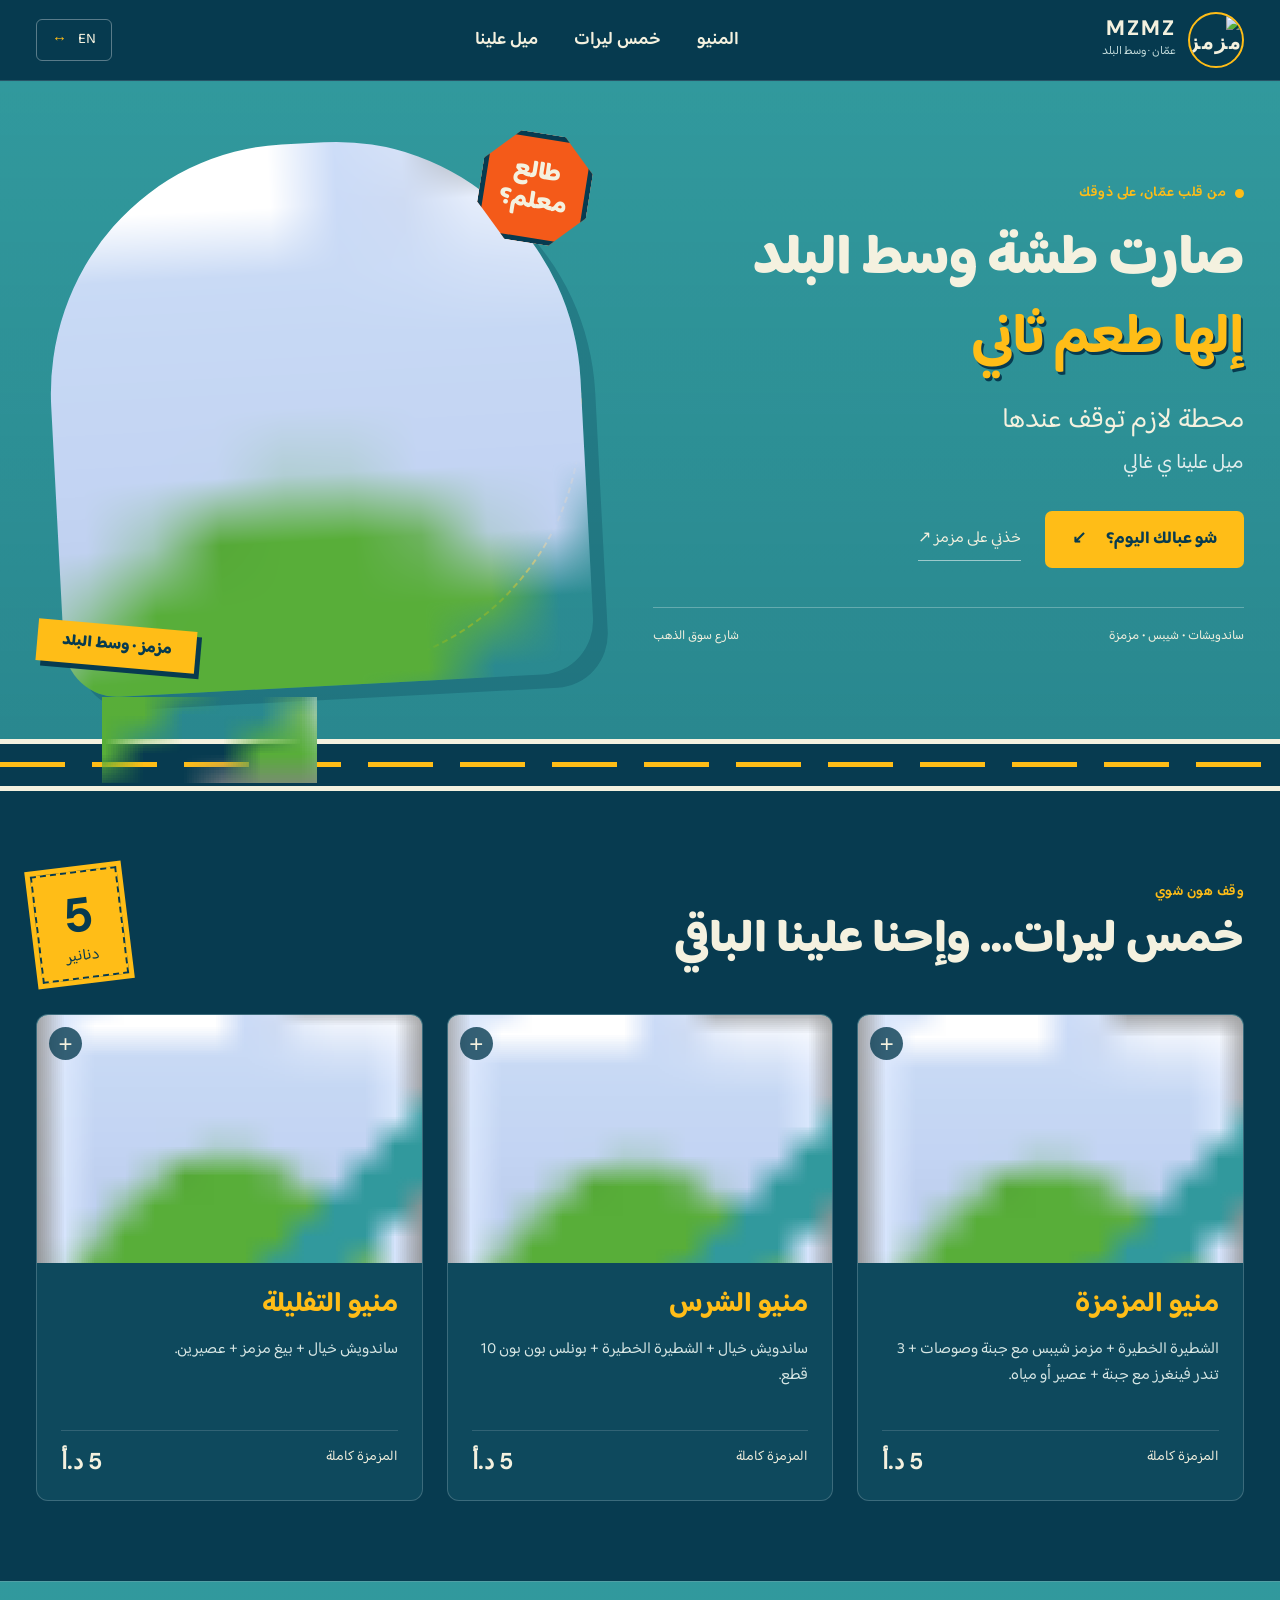
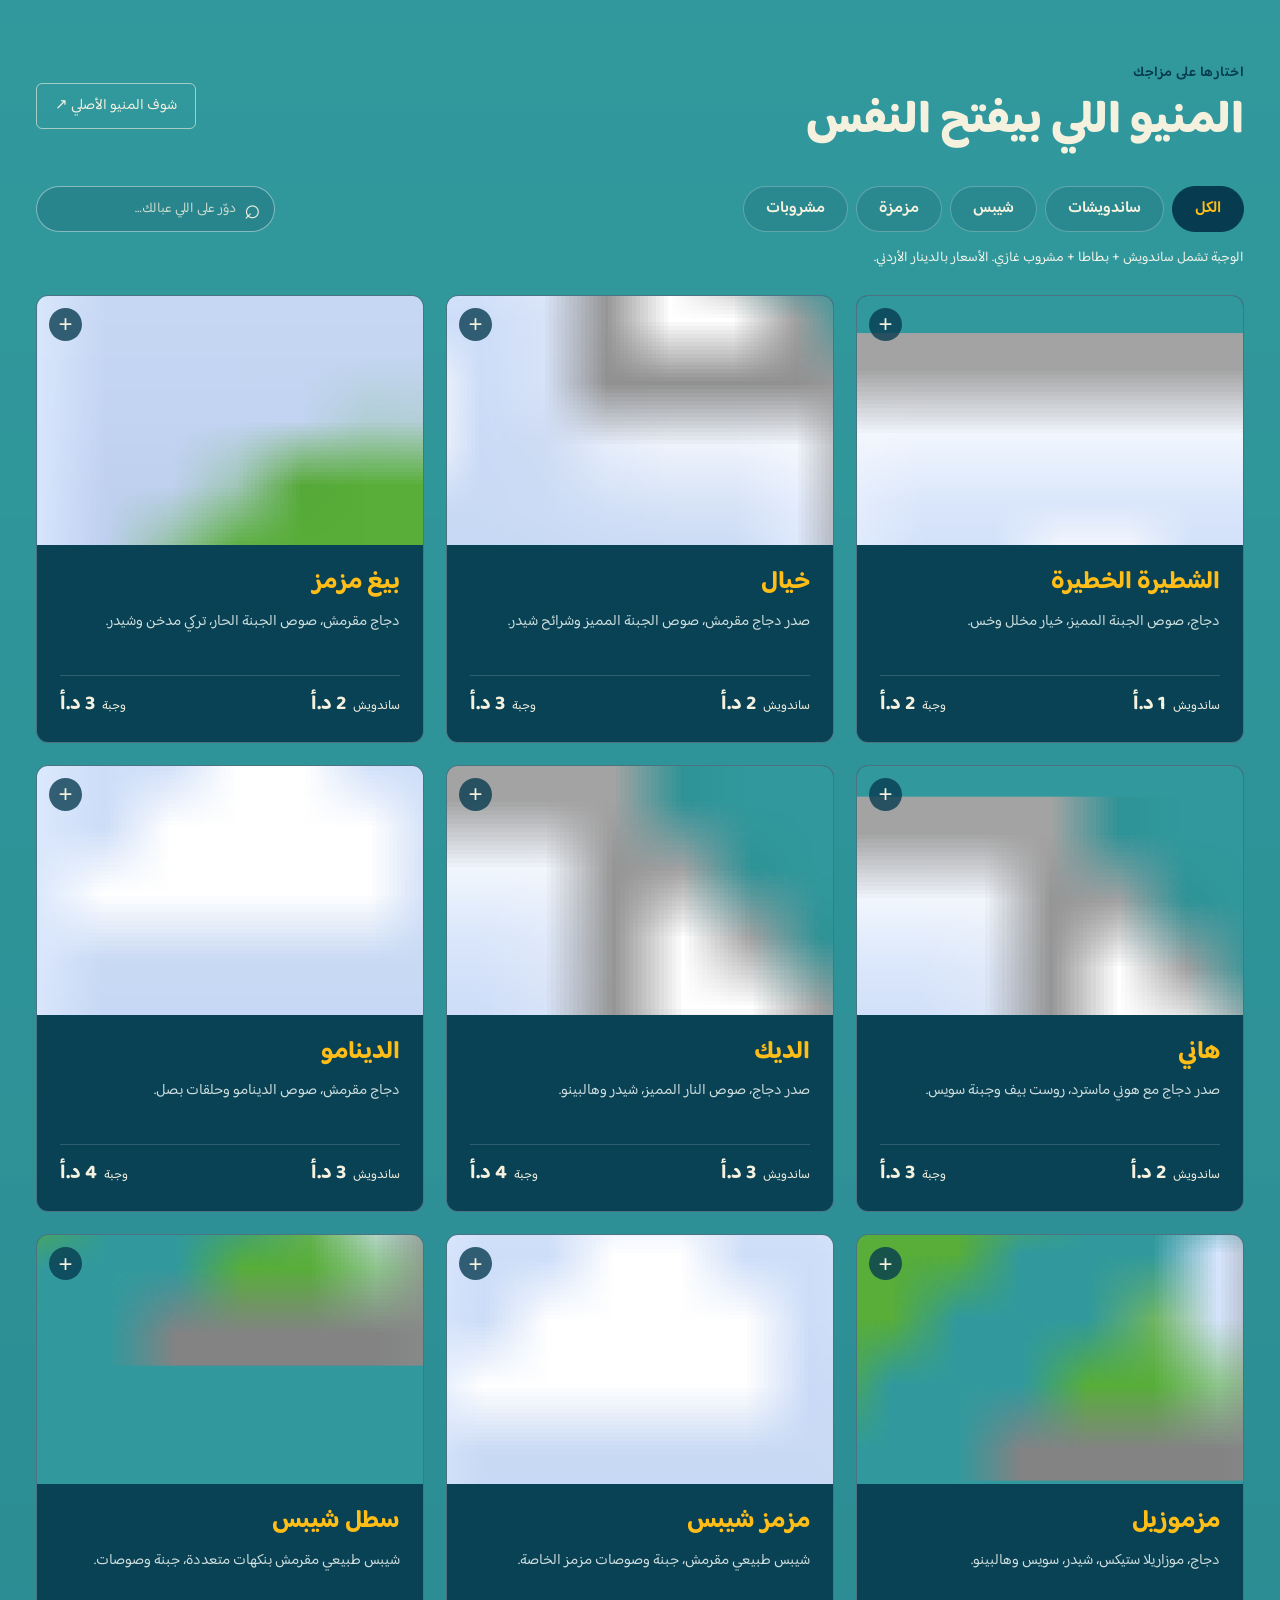
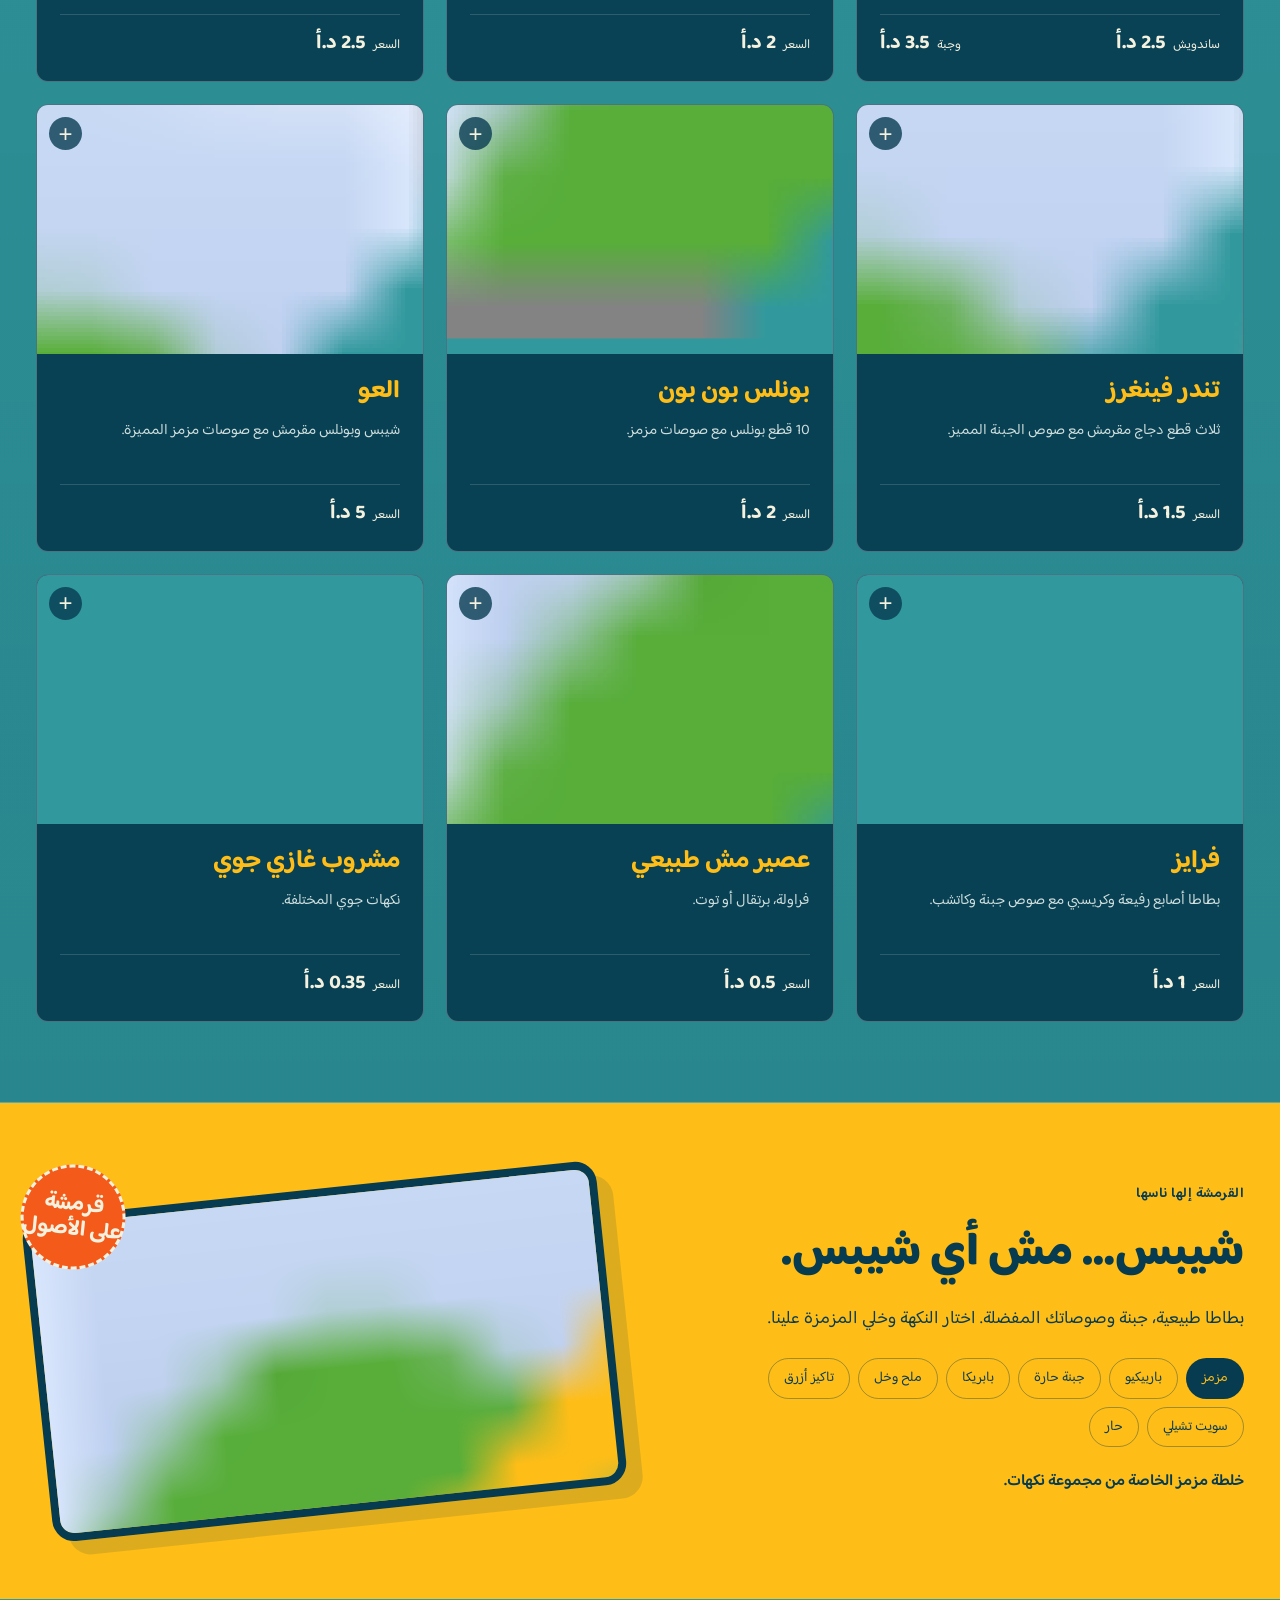
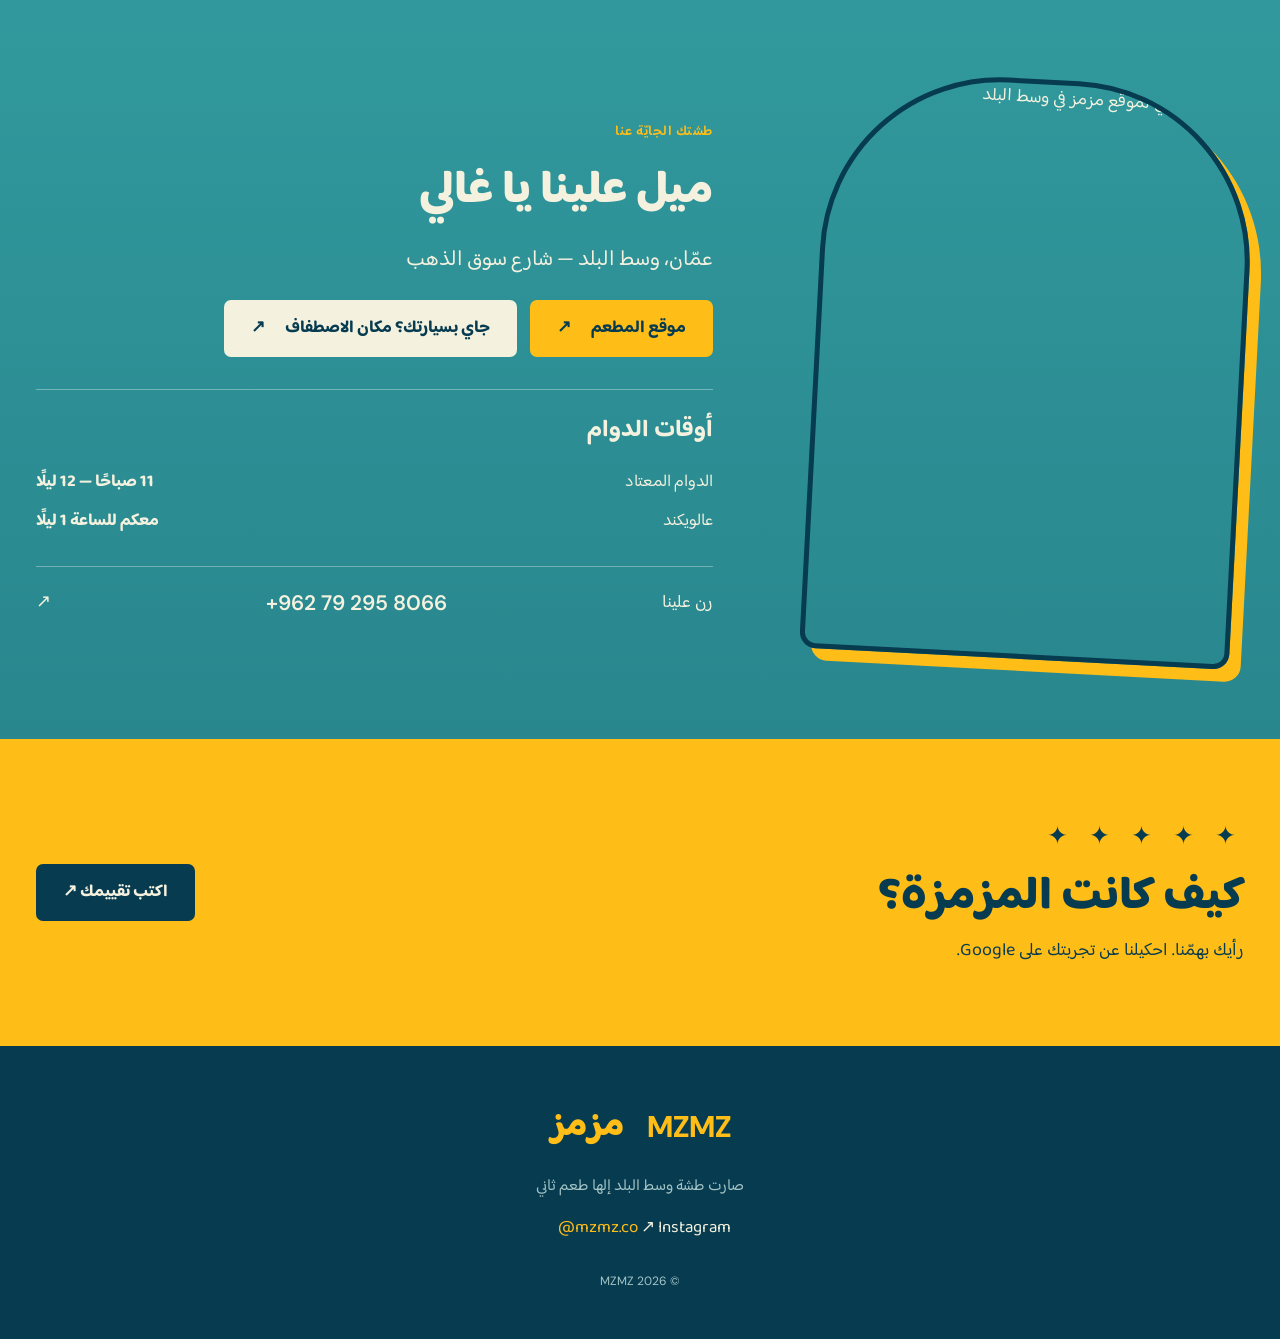
==== index.html @ 77dd5807 "Publish original MZMZ restaurant website" ====
<!doctype html>
<html lang="ar" dir="rtl">
<head>
<meta charset="utf-8"><meta name="viewport" content="width=device-width,initial-scale=1">
<meta name="theme-color" content="#073b50"><meta name="description" content="مزمز — صارت طشة وسط البلد إلها طعم ثاني. تصفح المنيو والعروض واعرف موقعنا ومكان الاصطفاف في عمّان، شارع سوق الذهب.">
<title>مزمز | محطة لازم توقف عندها</title>
<link rel="icon" href="assets/brand.jpg"><link rel="preconnect" href="https://fonts.googleapis.com"><link rel="preconnect" href="https://fonts.gstatic.com" crossorigin>
<link href="https://fonts.googleapis.com/css2?family=Baloo+Bhaijaan+2:wght@400;500;600;700;800&family=DM+Sans:wght@400;500;600;700;800&display=swap" rel="stylesheet">
<link rel="stylesheet" href="style.css"><script src="app.js" defer></script>
</head>
<body>
<a class="skip" href="#menu" data-ar="انتقل إلى المنيو" data-en="Skip to menu">انتقل إلى المنيو</a>
<header><div class="nav-wrap">
<a href="#home" class="brand" aria-label="مزمز MZMZ"><img src="assets/brand.jpg" width="64" height="64" alt="مزمز"><span>MZMZ<span data-ar="عمّان · وسط البلد" data-en="AMMAN · DOWNTOWN">عمّان · وسط البلد</span></span></a>
<nav aria-label="Main navigation"><a href="#menu" data-ar="المنيو" data-en="Menu">المنيو</a><a href="#combos" data-ar="خمس ليرات" data-en="5 JD combos">خمس ليرات</a><a href="#visit" data-ar="ميل علينا" data-en="Find us">ميل علينا</a></nav>
<button id="language" class="language" type="button" aria-label="Switch to English">EN <span aria-hidden="true">↔</span></button>
</div></header>
<main>
<section id="home" class="hero paper">
<div class="hero-inner">
<div class="hero-copy"><p class="eyebrow"><span></span><span data-ar="من قلب عمّان، على ذوقك" data-en="FROM THE HEART OF AMMAN">من قلب عمّان، على ذوقك</span></p>
<h1><span data-ar="صارت طشة وسط البلد" data-en="Your downtown stroll">صارت طشة وسط البلد</span><strong data-ar="إلها طعم ثاني" data-en="just got tastier.">إلها طعم ثاني</strong></h1>
<p class="hero-sub" data-ar="محطة لازم توقف عندها" data-en="A stop you simply have to make.">محطة لازم توقف عندها</p>
<p class="welcome" data-ar="ميل علينا ي غالي" data-en="Swing by, you're always welcome.">ميل علينا ي غالي</p>
<div class="actions"><a class="btn yellow" href="#menu"><span data-ar="شو عبالك اليوم؟" data-en="Explore the menu">شو عبالك اليوم؟</span><span aria-hidden="true">↙</span></a><a class="text-link" href="https://maps.app.goo.gl/1GzGsH1aQZmYkQis6?g_st=ac" target="_blank" rel="noopener" data-ar="خذني على مزمز ↗" data-en="Take me to MZMZ ↗">خذني على مزمز ↗</a></div>
<div class="hero-meta"><span data-ar="ساندويشات • شيبس • مزمزة" data-en="SANDWICHES • CHIPS • BITES">ساندويشات • شيبس • مزمزة</span><span data-ar="شارع سوق الذهب" data-en="GOLD SOUK STREET">شارع سوق الذهب</span></div>
</div>
<div class="hero-art"><div class="orbit" aria-hidden="true"></div><div class="stamp" aria-hidden="true" data-ar="طالع\nمعلم؟" data-en="NEXT\nSTOP?">طالع<br>معلم؟</div>
<svg class="store-art" viewBox="310 535 795 815" role="img" aria-label="واجهة مطعم مزمز مع الباص" xmlns="http://www.w3.org/2000/svg"><image href="assets/bus-poster.jpg" width="1407" height="1760"/></svg>
<span class="art-caption" data-ar="مزمز · وسط البلد" data-en="MZMZ · DOWNTOWN">مزمز · وسط البلد</span>
</div>
</div>
<div class="road" aria-hidden="true"><svg viewBox="650 1390 550 220" class="road-bus"><image href="assets/storefront.jpg" width="1407" height="1760"/></svg></div>
</section>
<section id="combos" class="section combos">
<div class="section-head"><div><p class="eyebrow" data-ar="وقف هون شوي" data-en="MAKE A LITTLE STOP">وقف هون شوي</p><h2 data-ar="خمس ليرات… وإحنا علينا الباقي" data-en="Five dinars. A whole lot of flavour.">خمس ليرات… وإحنا علينا الباقي</h2></div><span class="ticket"><b>5</b><span data-ar="دنانير" data-en="JD">دنانير</span></span></div>
<div id="combo-grid" class="combo-grid"></div>
</section>
<section id="menu" class="section menu-section paper">
<div class="section-head"><div><p class="eyebrow" data-ar="اختارها على مزاجك" data-en="FOLLOW YOUR CRAVINGS">اختارها على مزاجك</p><h2 data-ar="المنيو اللي بيفتح النفس" data-en="Something for every craving.">المنيو اللي بيفتح النفس</h2></div><button id="original-menu" class="outline" data-ar="شوف المنيو الأصلي ↗" data-en="Original menu ↗">شوف المنيو الأصلي ↗</button></div>
<div class="menu-controls"><div class="filters" role="group" aria-label="Menu categories"><button data-filter="all" aria-pressed="true" data-ar="الكل" data-en="All">الكل</button><button data-filter="sandwich" aria-pressed="false" data-ar="ساندويشات" data-en="Sandwiches">ساندويشات</button><button data-filter="chips" aria-pressed="false" data-ar="شيبس" data-en="Chips">شيبس</button><button data-filter="sides" aria-pressed="false" data-ar="مزمزة" data-en="Bites">مزمزة</button><button data-filter="drinks" aria-pressed="false" data-ar="مشروبات" data-en="Drinks">مشروبات</button></div><label class="search"><span aria-hidden="true">⌕</span><input id="search" type="search" placeholder="دوّر على اللي عبالك…" aria-label="البحث في المنيو"></label></div>
<p class="meal-note" data-ar="الوجبة تشمل ساندويش + بطاطا + مشروب غازي. الأسعار بالدينار الأردني." data-en="Sandwich meals include fries and a soft drink. All prices are in Jordanian dinars.">الوجبة تشمل ساندويش + بطاطا + مشروب غازي. الأسعار بالدينار الأردني.</p>
<div id="menu-grid" class="menu-grid" aria-live="polite"></div><p id="empty" hidden data-ar="ما لقينا هالصنف. جرّب اسم ثاني أو اختار الكل." data-en="No matches. Try another name or choose All.">ما لقينا هالصنف. جرّب اسم ثاني أو اختار الكل.</p>
</section>
<section class="flavour-section section"><div class="flavour-copy"><p class="eyebrow" data-ar="القرمشة إلها ناسها" data-en="FOR THE CRUNCH LOVERS">القرمشة إلها ناسها</p><h2 data-ar="شيبس… مش أي شيبس." data-en="Chips. With a twist.">شيبس… مش أي شيبس.</h2><p data-ar="بطاطا طبيعية، جبنة وصوصاتك المفضلة. اختار النكهة وخلي المزمزة علينا." data-en="Natural potato chips, cheese and your favourite sauces. Pick your flavour and get crunching.">بطاطا طبيعية، جبنة وصوصاتك المفضلة. اختار النكهة وخلي المزمزة علينا.</p><div id="flavours" class="flavours" role="group" aria-label="Chip flavours"></div><p id="flavour-description" aria-live="polite"></p></div><div class="chips-art"><svg viewBox="150 830 980 540" role="img" aria-label="مزمز شيبس مع الصوصات"><image href="assets/chips.jpg" width="1407" height="1760"/></svg><span class="round-label" data-ar="قرمشة\nعلى الأصول" data-en="FRESH\nCRUNCH">قرمشة<br>على الأصول</span></div></section>
<section id="visit" class="section visit-section paper"><div class="visit-art"><img src="assets/map-art.jpg" alt="رسم إرشادي لموقع مزمز في وسط البلد" loading="lazy" width="640" height="1138"></div><div class="visit-copy"><p class="eyebrow" data-ar="طشتك الجايّة عنا" data-en="YOUR NEXT DOWNTOWN STOP">طشتك الجايّة عنا</p><h2 data-ar="ميل علينا يا غالي" data-en="Come on over.">ميل علينا يا غالي</h2><p class="address" data-ar="عمّان، وسط البلد — شارع سوق الذهب" data-en="Gold Souk Street, Downtown Amman">عمّان، وسط البلد — شارع سوق الذهب</p><div class="visit-links"><a class="btn yellow" href="https://maps.app.goo.gl/1GzGsH1aQZmYkQis6?g_st=ac" target="_blank" rel="noopener"><span data-ar="موقع المطعم" data-en="Restaurant directions">موقع المطعم</span> ↗</a><a class="btn light" href="https://maps.app.goo.gl/khNb3M5Xykxi6mWMA?g_st=ac" target="_blank" rel="noopener"><span data-ar="جاي بسيارتك؟ مكان الاصطفاف" data-en="Driving? Find parking">جاي بسيارتك؟ مكان الاصطفاف</span> ↗</a></div><div class="hours"><h3 data-ar="أوقات الدوام" data-en="Opening hours">أوقات الدوام</h3><p><span data-ar="الدوام المعتاد" data-en="Regular hours">الدوام المعتاد</span><b data-ar="11 صباحًا — 12 ليلًا" data-en="11 AM — midnight">11 صباحًا — 12 ليلًا</b></p><p><span data-ar="عالويكند" data-en="Weekends">عالويكند</span><b data-ar="معكم للساعة 1 ليلًا" data-en="Open until 1 AM">معكم للساعة 1 ليلًا</b></p></div><a class="phone" href="tel:+962792958066"><span data-ar="رن علينا" data-en="Give us a call">رن علينا</span><b dir="ltr">+962 79 295 8066</b> ↗</a></div></section>
<section class="review-section section"><div><span class="stars" aria-hidden="true">✦ ✦ ✦ ✦ ✦</span><h2 data-ar="كيف كانت المزمزة؟" data-en="How was your MZMZ stop?">كيف كانت المزمزة؟</h2><p data-ar="رأيك بهمّنا. احكيلنا عن تجربتك على Google." data-en="We'd love to hear about your visit. Leave your review on Google.">رأيك بهمّنا. احكيلنا عن تجربتك على Google.</p></div><a class="btn navy" href="https://search.google.com/local/writereview?placeid=ChIJUQv2_d9fGxURoTTjU7AlyJw" target="_blank" rel="noopener" data-ar="اكتب تقييمك ↗" data-en="Leave a review ↗">اكتب تقييمك ↗</a></section>
</main>
<footer><a class="footer-logo" href="#home">MZMZ<span data-ar="مزمز" data-en="مزمز">مزمز</span></a><p data-ar="صارت طشة وسط البلد إلها طعم ثاني" data-en="A whole new flavour to downtown Amman.">صارت طشة وسط البلد إلها طعم ثاني</p><a href="https://www.instagram.com/mzmz.co/" target="_blank" rel="noopener">Instagram ↗ <span dir="ltr">@mzmz.co</span></a><small>© <span id="year"></span> MZMZ</small></footer>
<div class="mobile-dock"><a href="#menu" data-ar="المنيو" data-en="Menu">المنيو</a><a href="tel:+962792958066" data-ar="اتصل فينا" data-en="Call us">اتصل فينا</a><a href="#visit" data-ar="الموقع والاصطفاف" data-en="Directions & parking">الموقع والاصطفاف</a></div>
<dialog id="photo-dialog"><button class="close-dialog" type="button" aria-label="إغلاق / Close">×</button><img id="dialog-image" alt=""><p id="dialog-caption"></p></dialog>
</body></html>
---- style.css ----
:root{--navy:#073b50;--deep:#052f41;--teal:#31999d;--yellow:#ffbd17;--orange:#f45a19;--cream:#f4f1df;--font:'Baloo Bhaijaan 2',Tahoma,sans-serif}*{box-sizing:border-box}html{scroll-behavior:smooth;scroll-padding-top:95px}body{margin:0;background:var(--navy);color:var(--cream);font:18px/1.6 var(--font)}html[lang=en] body{--font:'DM Sans',Arial,sans-serif}button,input{font:inherit}button,a{-webkit-tap-highlight-color:transparent}a{color:inherit;text-decoration:none}button{cursor:pointer}button,a,input{outline-offset:5px}button:focus-visible,a:focus-visible,input:focus-visible{outline:3px solid var(--orange)}button{color:inherit}img,svg{display:block;max-width:100%}h1,h2,h3,p{margin:0}h2{font-size:clamp(30px,3.6vw,48px);line-height:1.25;font-weight:800}h3{line-height:1.35}.skip{position:fixed;top:-80px;padding:10px;background:var(--yellow);color:var(--navy);z-index:50}.skip:focus{top:10px}header{position:sticky;top:0;z-index:20;background:#073b50f5;border-bottom:1px solid #ffffff22;backdrop-filter:blur(15px)}.nav-wrap{max-width:1320px;margin:auto;padding:12px 36px;display:flex;align-items:center;justify-content:space-between;gap:25px}.brand{display:flex;align-items:center;gap:12px;font:800 21px/1.2 'DM Sans',sans-serif;letter-spacing:2px}.brand img{width:56px;height:56px;border-radius:50%;border:2px solid var(--yellow)}.brand span span{display:block;font:12px/1.9 var(--font);letter-spacing:0;color:#c5dddd}nav{display:flex;gap:36px;font-weight:600}nav a{position:relative}nav a:after{content:'';position:absolute;bottom:0;inset-inline:0;height:2px;background:var(--yellow);transform:scaleX(0);transition:.2s}nav a:hover:after{transform:scaleX(1)}.language{background:none;border:1px solid #ffffff55;border-radius:6px;font-size:15px;padding:8px 15px}.language span{color:var(--yellow);margin-inline-start:8px}.paper{background-color:var(--teal);background-image:linear-gradient(#31999d12,#073b5033),url('assets/combo-full.jpg');background-size:cover,2000%;background-position:center,right bottom}.hero{overflow:hidden;position:relative}.hero-inner{max-width:1320px;margin:auto;min-height:670px;padding:62px 36px 105px;display:grid;grid-template-columns:1.05fr 1fr;gap:55px;align-items:center}.eyebrow{display:flex;gap:9px;align-items:center;font-size:14px;letter-spacing:.5px;font-weight:600;margin-bottom:20px;color:var(--yellow)}.eyebrow>span:first-child:empty{width:9px;height:9px;background:var(--yellow);border-radius:50%}h1{font-size:clamp(39px,4.4vw,64px);line-height:1.28;font-weight:800;letter-spacing:-1px}h1>span{display:block}h1 strong{display:block;color:var(--yellow);text-shadow:2px 3px 0 var(--navy);margin-top:7px}.hero-sub{font-size:28px;margin-top:23px}.welcome{font-size:21px;color:#e2eeee;margin-top:3px}.actions{display:flex;gap:24px;align-items:center;margin-top:31px;flex-wrap:wrap}.btn{display:inline-flex;align-items:center;justify-content:center;gap:20px;padding:13px 25px;border:2px solid transparent;border-radius:7px;font-weight:700;transition:transform .2s,box-shadow .2s;font-size:17px}.btn:hover{transform:translateY(-3px);box-shadow:0 7px 0 #052f4155}.yellow{background:var(--yellow);color:var(--navy)}.navy{background:var(--navy);color:var(--cream)}.light{background:#f4f1df;color:var(--navy)}.text-link{font-size:16px;border-bottom:1px solid #fff8;padding:8px 0}.hero-meta{margin-top:39px;padding-top:18px;border-top:1px solid #fff4;display:flex;gap:15px;justify-content:space-between;font-size:13px}.hero-art{position:relative;isolation:isolate;max-width:530px;justify-self:center;width:100%}.orbit{position:absolute;width:98%;aspect-ratio:1;border:2px dashed var(--yellow);border-radius:50%;top:2%;z-index:-1;transform:rotate(-20deg)}.store-art{width:100%;border-radius:46% 46% 10% 10%;box-shadow:14px 14px 0 #073b5040;transform:rotate(-3deg)}.stamp{position:absolute;z-index:2;top:-10px;inset-inline-start:-8px;width:110px;height:110px;background:var(--orange);border:5px solid var(--navy);outline:2px solid var(--cream);clip-path:polygon(30% 0,70% 0,100% 30%,100% 70%,70% 100%,30% 100%,0 70%,0 30%);display:grid;place-content:center;text-align:center;font-size:25px;font-weight:800;line-height:1.2;transform:rotate(9deg);white-space:pre-line}.art-caption{position:absolute;bottom:20px;inset-inline-end:-15px;padding:8px 25px;background:var(--yellow);color:var(--navy);font-size:16px;font-weight:800;transform:rotate(5deg);box-shadow:5px 5px 0 var(--navy)}.road{height:52px;background:var(--navy);position:absolute;bottom:0;width:100%;border-block:5px solid var(--cream)}.road:before{content:'';position:absolute;top:18px;width:100%;height:5px;background:repeating-linear-gradient(90deg,var(--yellow) 0 65px,transparent 65px 92px)}.road-bus{width:215px;height:86px;position:absolute;bottom:3px;left:8%;animation:arrive 1.5s ease-out both}@keyframes arrive{from{transform:translateX(-100vw)}to{transform:translateX(0)}}.section{padding:80px max(36px,calc((100vw - 1248px)/2))}.section-head{display:flex;align-items:center;justify-content:space-between;gap:25px;margin-bottom:35px}.section-head .eyebrow{margin-bottom:9px}.ticket{background:var(--yellow);color:var(--navy);padding:10px 25px;text-align:center;border:2px dashed var(--navy);outline:5px solid var(--yellow);transform:rotate(-7deg);line-height:1.15;flex-shrink:0}.ticket b{font:800 48px 'DM Sans',sans-serif;display:block}.ticket span{font-size:16px}.combo-grid{display:grid;grid-template-columns:repeat(3,1fr);gap:24px}.combo-card{border:1px solid #ffffff30;border-radius:12px;overflow:hidden;background:#0e495d;transition:transform .25s}.combo-card:hover{transform:translateY(-6px)}.combo-card .combo-img{background:#31999d;position:relative;cursor:zoom-in}.combo-img svg{width:100%;aspect-ratio:1.42}.combo-card .copy{padding:24px}.combo-card h3{font-size:28px;color:var(--yellow)}.combo-card p{font-size:16px;color:#d6e6e4;min-height:75px;margin-top:12px}.combo-card .price-row{display:flex;justify-content:space-between;border-top:1px solid #ffffff25;padding-top:15px;margin-top:18px;font-size:14px}.price-row b{font:700 23px 'DM Sans',sans-serif}.menu-section{border-block:1px solid #ffffff30}.menu-section .eyebrow{color:var(--navy)}.outline{background:transparent;border:1px solid #f4f1df99;padding:10px 18px;border-radius:6px;flex-shrink:0;font-size:15px}.outline:hover{background:#073b5030}.menu-controls{display:flex;gap:20px;justify-content:space-between;align-items:center;margin:30px 0 15px}.filters{display:flex;gap:8px;flex-wrap:wrap}.filters button{background:#073b5025;border:1px solid #ffffff40;padding:9px 22px;border-radius:50px;font-size:16px;font-weight:600}.filters button[aria-pressed=true]{background:var(--navy);border-color:var(--navy);color:var(--yellow)}.search{display:flex;align-items:center;background:#073b5030;padding:3px 13px;border:1px solid #ffffff70;border-radius:30px;max-width:260px}.search span{font:28px Arial}.search input{background:transparent;border:0;padding:8px;min-width:0;width:100%;color:var(--cream);font-size:14px}.search input::placeholder{color:#f4f1dfcc}.meal-note{font-size:14px;margin-bottom:25px;color:#f3f4e9}.menu-grid{display:grid;grid-template-columns:repeat(3,1fr);gap:22px}.menu-card{border:1px solid #ffffff44;border-radius:12px;background:#073b50eb;overflow:hidden}.food-visual{width:100%;border:0;display:block;background:#31999d;position:relative;padding:0;cursor:zoom-in;overflow:hidden}.food-visual svg{width:100%;aspect-ratio:1.55;transition:transform .35s}.food-visual:hover svg{transform:scale(1.05)}.zoom-mark{position:absolute;top:12px;inset-inline-end:12px;font:24px Arial;background:#073b50c9;border-radius:50%;width:33px;height:33px;display:grid;place-content:center;color:var(--cream)}.menu-copy{padding:21px 23px}.menu-copy h3{font-size:25px;color:var(--yellow)}.menu-copy p{font-size:15px;color:#cfdfde;margin:10px 0 17px;min-height:48px}.prices{display:flex;justify-content:space-between;gap:10px;padding-top:13px;border-top:1px solid #ffffff25;font-size:13px}.prices b{font-size:20px;color:var(--cream);margin-inline-start:7px}.flavour-section{background:var(--yellow);color:var(--navy);display:grid;grid-template-columns:1fr 1fr;gap:55px;align-items:center;position:relative;overflow:hidden}.flavour-section .eyebrow{color:var(--navy)}.flavour-copy>p:not(.eyebrow){margin-top:22px;max-width:490px}.flavours{display:flex;flex-wrap:wrap;gap:8px;margin-top:25px}.flavours button{background:transparent;border:1px solid #073b5060;color:var(--navy);padding:8px 15px;border-radius:30px;font-size:14px}.flavours button[aria-pressed=true]{background:var(--navy);color:var(--yellow)}#flavour-description{font-size:16px;font-weight:600;min-height:50px}.chips-art{position:relative;transform:rotate(-6deg)}.chips-art svg{border:8px solid var(--navy);border-radius:22px;box-shadow:15px 15px 0 #073b5022}.round-label{position:absolute;top:-50px;inset-inline-end:0;width:105px;height:105px;border-radius:50%;background:var(--orange);color:var(--cream);border:3px dashed var(--cream);display:grid;place-content:center;text-align:center;font-size:22px;font-weight:700;line-height:1.1;white-space:pre-line;transform:rotate(12deg)}.visit-section{display:grid;grid-template-columns:.8fr 1.2fr;gap:80px;align-items:center}.visit-art{height:580px;max-width:430px;border-radius:180px 180px 16px 16px;overflow:hidden;border:5px solid var(--navy);box-shadow:12px 12px 0 var(--yellow);transform:rotate(3deg)}.visit-art img{width:100%;height:100%;object-fit:cover}.address{font-size:22px;margin:22px 0}.visit-links{display:flex;flex-wrap:wrap;gap:13px}.hours{margin-top:32px;border-block:1px solid #fff5;padding:25px 0}.hours h3{font-size:24px;margin-bottom:15px}.hours p{display:flex;justify-content:space-between;gap:15px;font-size:17px;padding:6px 0}.phone{margin-top:22px;display:flex;align-items:center;justify-content:space-between;gap:10px}.phone b{font:600 21px 'DM Sans',sans-serif}.review-section{background:var(--yellow);color:var(--navy);display:flex;justify-content:space-between;align-items:center;gap:30px}.review-section h2{margin:10px 0}.review-section p{font-size:18px}.stars{color:var(--navy);font-size:25px;letter-spacing:8px}footer{padding:50px 36px;text-align:center;display:flex;align-items:center;flex-direction:column;gap:16px}footer .footer-logo{font:800 30px 'DM Sans',sans-serif;color:var(--yellow);display:flex;gap:15px;align-items:center}footer .footer-logo span{font:800 36px 'Baloo Bhaijaan 2',Tahoma,sans-serif}footer p{font-size:16px;color:#a4c5c6}footer>a:not(.footer-logo){font-size:17px}footer>a span{margin-inline-start:8px;color:var(--yellow)}footer small{font:12px 'DM Sans',sans-serif;color:#a4c5c6;margin-top:15px}.mobile-dock{display:none}dialog{border:1px solid #fff5;background:var(--navy);color:var(--cream);border-radius:14px;padding:30px 16px 16px;max-width:min(92vw,800px);max-height:92vh;overflow:auto}dialog::backdrop{background:#021c27dd;backdrop-filter:blur(5px)}dialog img{max-height:78vh;margin:auto;object-fit:contain}dialog p{text-align:center;padding-top:12px}.close-dialog{position:sticky;top:0;float:right;border:0;background:var(--yellow);color:var(--navy);border-radius:50%;width:40px;height:40px;font-size:30px;z-index:2;line-height:1}.hero-art svg,.chips-art svg{isolation:isolate}html[lang=en] h1{font-size:clamp(38px,4.1vw,59px);line-height:1.12}html[lang=en] .combo-card h3{font-size:25px}html[lang=en] .menu-copy h3{font-size:22px}html[lang=en] .menu-copy p{line-height:1.65}html[lang=en] .hero-sub{font-size:23px}html[lang=en] .welcome{font-size:17px}html[lang=en] .hero-meta{font-size:11px}
@media(min-width:1500px){.hero-inner{min-height:720px}}@media(max-width:1000px){.hero-inner{gap:30px;min-height:590px}h1{font-size:43px}.hero-meta{flex-direction:column;gap:2px}.section{padding:65px 28px}.nav-wrap{padding-inline:28px}.menu-controls{flex-wrap:wrap}.search{max-width:100%;width:100%}.menu-grid{grid-template-columns:repeat(2,1fr)}.combo-card .copy{padding:18px}.combo-card h3{font-size:24px}.combo-card p{min-height:115px}.visit-section{gap:45px}.hours p{font-size:15px}.visit-art{height:530px}.phone b{font-size:18px}}@media(max-width:680px){body{font-size:17px}html{scroll-padding-top:85px}.nav-wrap{padding:10px 18px;gap:10px}.brand{font-size:17px;gap:8px}.brand img{width:43px;height:43px}.brand span span{font-size:10px}nav{gap:15px;font-size:14px}nav a:nth-child(2){display:none}.language{padding:6px 9px;font-size:12px}.language span{display:none}.hero-inner{grid-template-columns:1fr;padding:35px 23px 90px;gap:32px;text-align:center}.hero-copy .eyebrow{justify-content:center;font-size:12px;margin-bottom:16px}h1{font-size:43px;line-height:1.22;letter-spacing:-.5px}.hero-sub{font-size:23px;margin-top:17px}.welcome{font-size:19px}.actions{justify-content:center;gap:18px;margin-top:23px}.btn{font-size:15px;padding:11px 18px}.hero-meta{display:none}.hero-art{max-width:320px}.stamp{width:80px;height:80px;font-size:19px;inset-inline-start:-5px}.art-caption{font-size:13px;bottom:15px;inset-inline-end:0}.road{height:39px}.road:before{top:12px}.road-bus{width:160px;height:64px}.section{padding:52px 21px}.section-head{gap:18px;align-items:flex-start;margin-bottom:28px}.section-head h2{font-size:31px}.eyebrow{font-size:12px}.ticket{padding:8px 15px}.ticket b{font-size:34px}.ticket span{font-size:13px}.combo-grid{grid-template-columns:1fr;gap:20px}.combo-card{display:grid;grid-template-columns:1fr 1.15fr}.combo-img svg{height:100%;min-height:240px;aspect-ratio:auto}.combo-card .copy{padding:19px 16px}.combo-card h3{font-size:24px}.combo-card p{min-height:0;font-size:14px}.combo-card .price-row{margin-top:13px;font-size:12px}.menu-section .section-head{flex-direction:column;gap:17px}.outline{font-size:13px;padding:8px 12px}.menu-controls{gap:13px;margin-top:20px}.filters{gap:6px;flex-wrap:nowrap;overflow:auto;width:100%;padding-bottom:6px}.filters button{padding:8px 14px;font-size:13px;white-space:nowrap}.menu-grid{gap:12px}.menu-copy{padding:15px 12px}.menu-copy h3{font-size:21px}.menu-copy p{font-size:13px;min-height:60px;margin:8px 0 12px}.prices{flex-direction:column;font-size:12px;padding-top:9px;gap:2px}.prices b{font-size:18px}.zoom-mark{width:25px;height:25px;font-size:19px;top:8px;inset-inline-end:8px}.food-visual svg{aspect-ratio:1.25}.meal-note{font-size:12px}.flavour-section{grid-template-columns:1fr;gap:65px;padding-bottom:65px}.flavour-copy h2{font-size:35px}.chips-art{margin-inline:12px}.round-label{width:85px;height:85px;font-size:19px;top:-35px}.flavour-copy>p:not(.eyebrow){font-size:16px}.visit-section{grid-template-columns:1fr;gap:40px}.visit-art{order:2;height:360px;width:220px;margin:auto;border-radius:100px 100px 12px 12px}.visit-copy h2{font-size:36px}.address{font-size:19px}.visit-links{flex-direction:column}.hours p{font-size:15px}.phone b{font-size:19px}.review-section{align-items:flex-start;flex-direction:column;gap:25px}.review-section p{font-size:16px}.review-section .btn{width:100%}.review-section h2{font-size:34px}footer{padding:40px 22px 105px}.mobile-dock{display:flex;position:fixed;z-index:18;bottom:12px;left:12px;right:12px;border:1px solid #ffe59277;border-radius:11px;overflow:hidden;background:var(--navy);box-shadow:0 6px 30px #0006}.mobile-dock a{padding:13px 8px;flex:1;text-align:center;font-size:13px}.mobile-dock a:first-child{color:var(--navy);background:var(--yellow);font-weight:800}.mobile-dock a+a{border-inline-start:1px solid #fff2}html[lang=en] h1{font-size:40px}html[lang=en] .combo-card h3{font-size:21px}html[lang=en] .combo-card p{font-size:12px}html[lang=en] .menu-copy h3{font-size:17px}html[lang=en] .menu-copy p{font-size:12px;min-height:80px}html[lang=en] .section-head h2{font-size:29px}html[lang=en] nav{font-size:12px}html[lang=en] .hours p{font-size:13px}}
@media(prefers-reduced-motion:reduce){html{scroll-behavior:auto}*,*:before,*:after{animation:none!important;transition:none!important}}
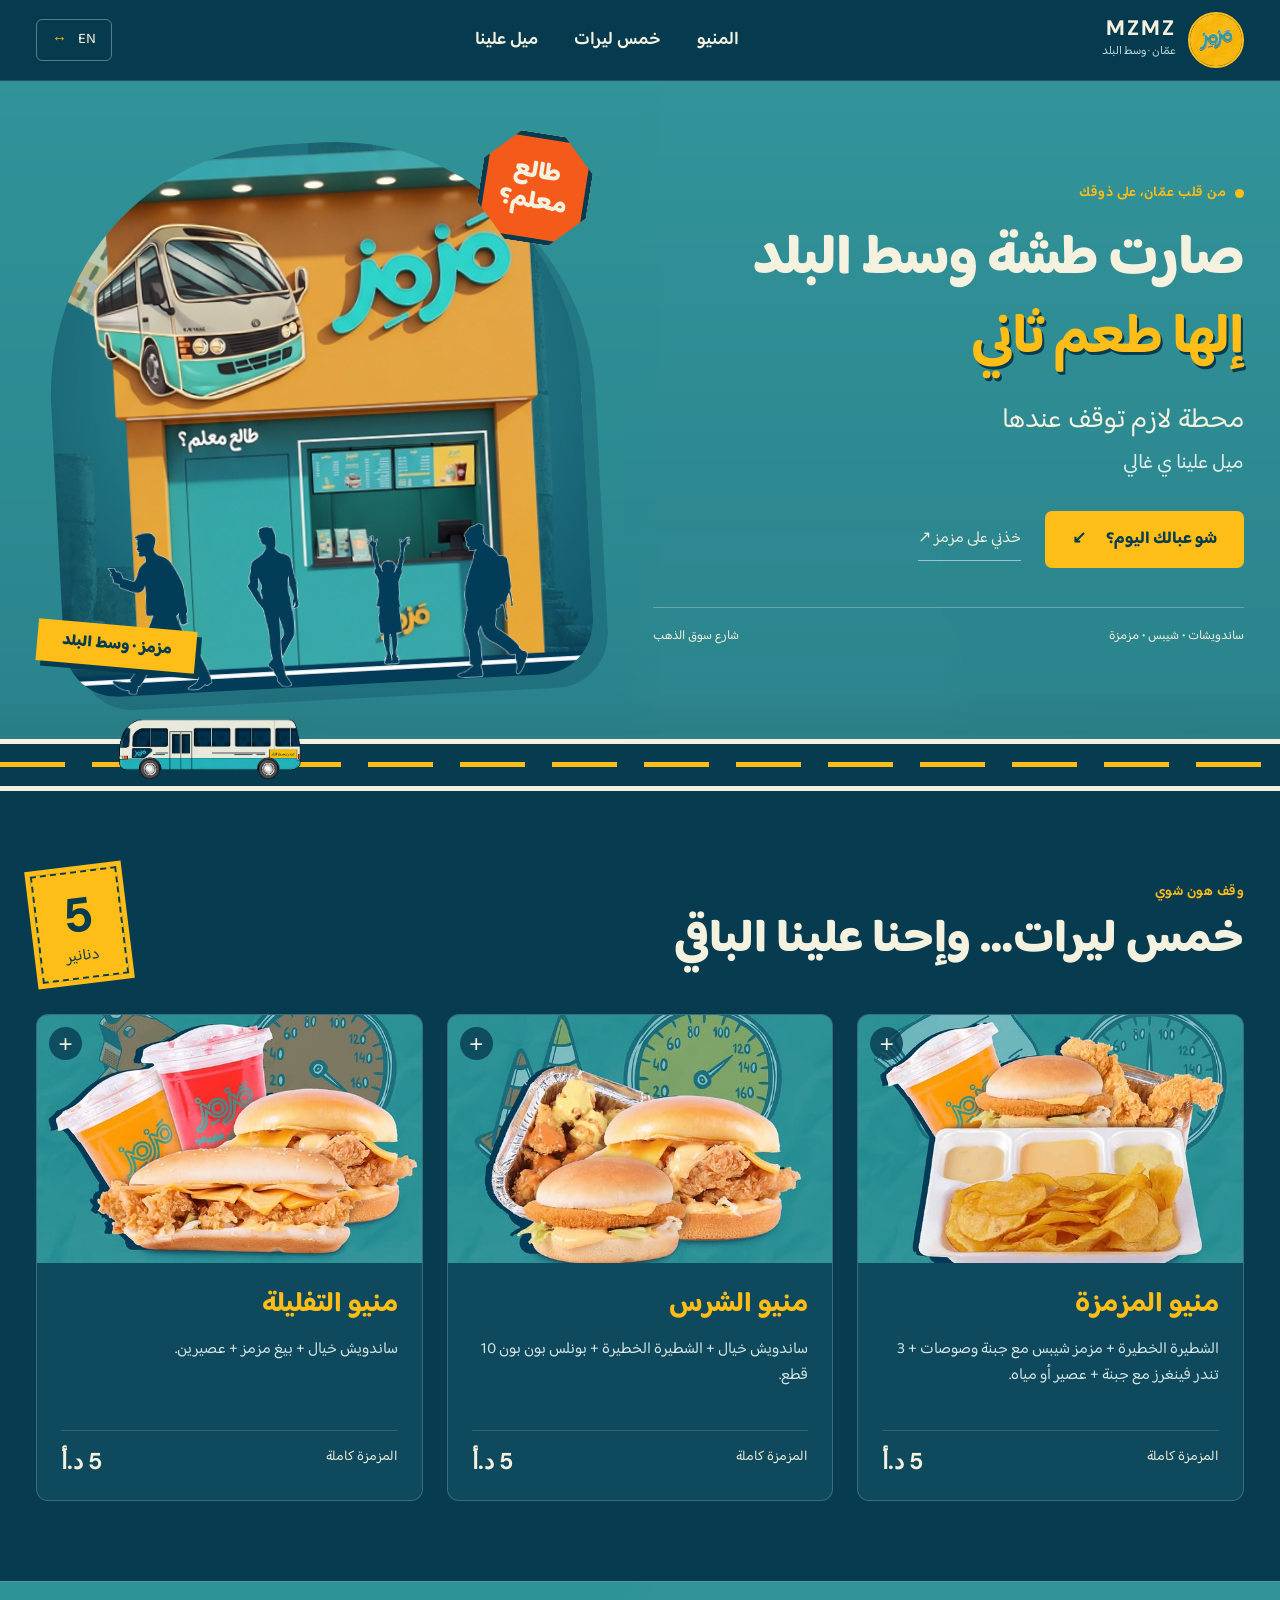
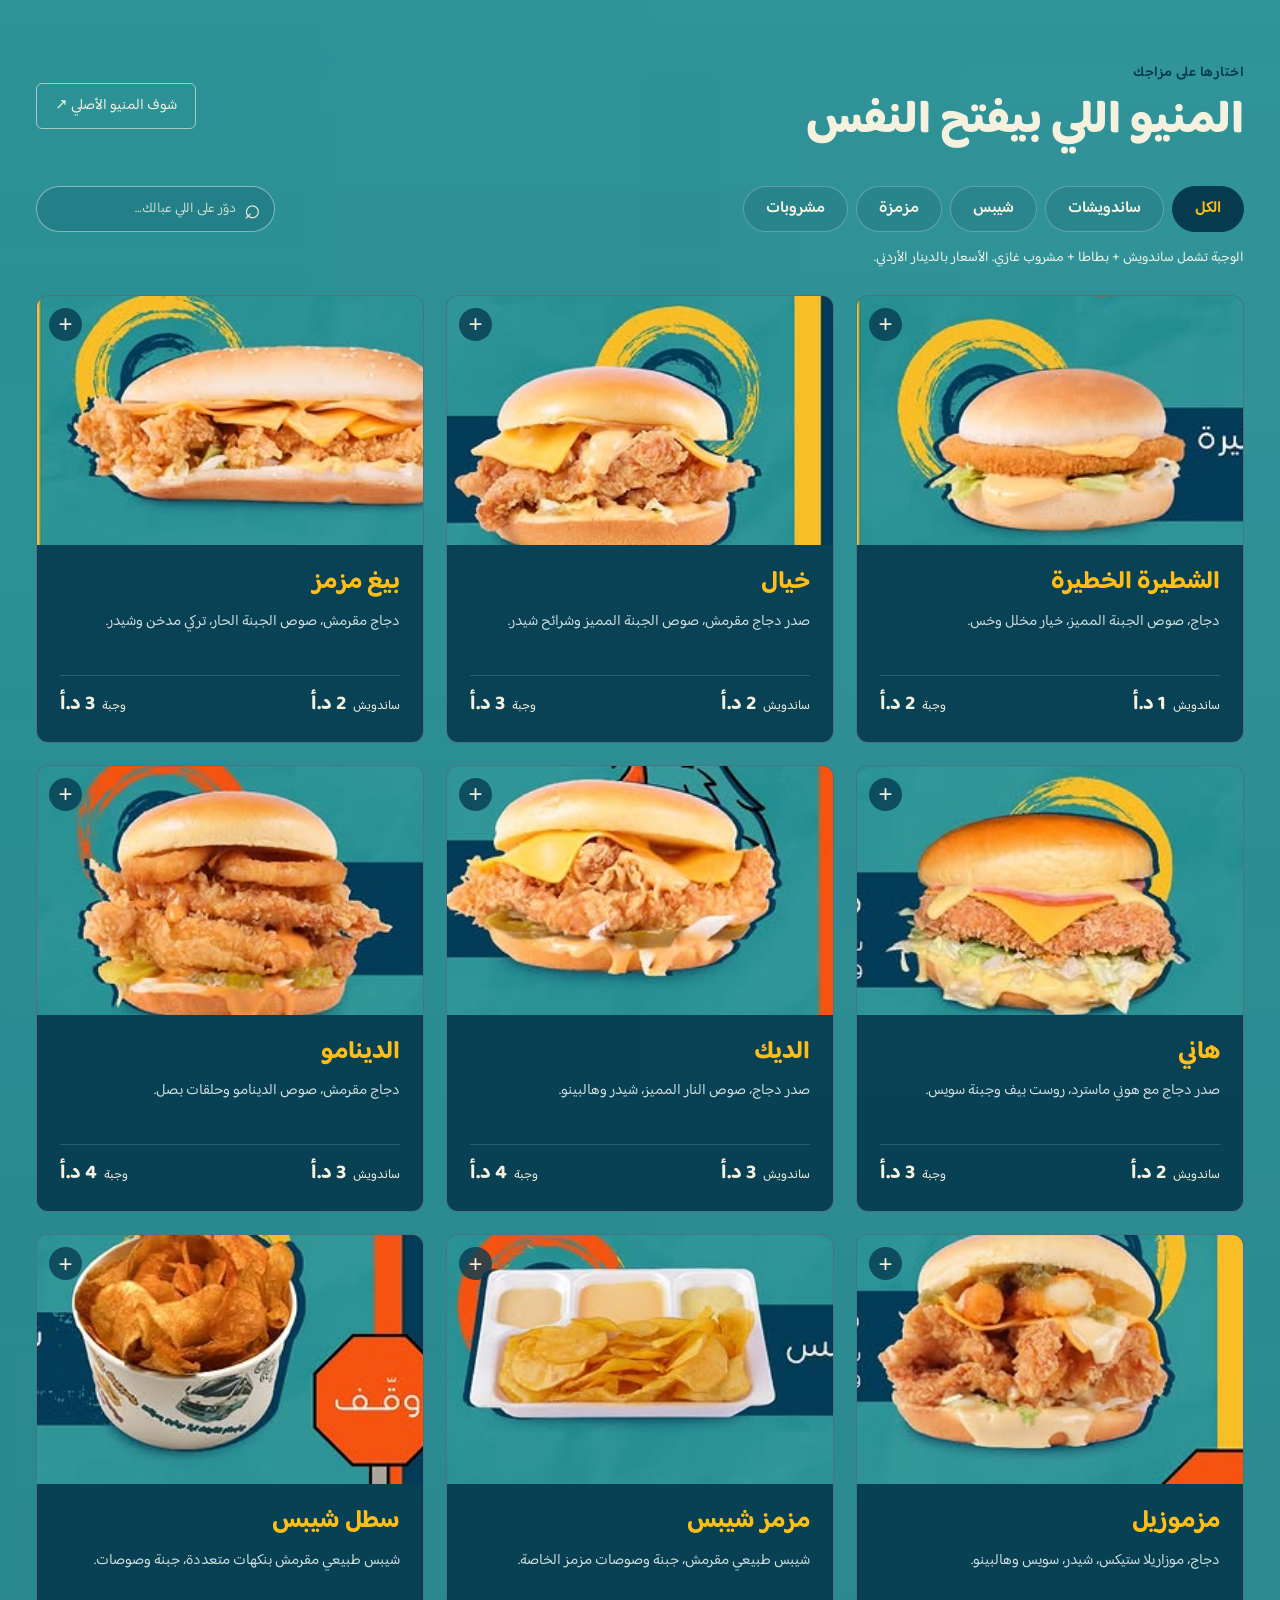
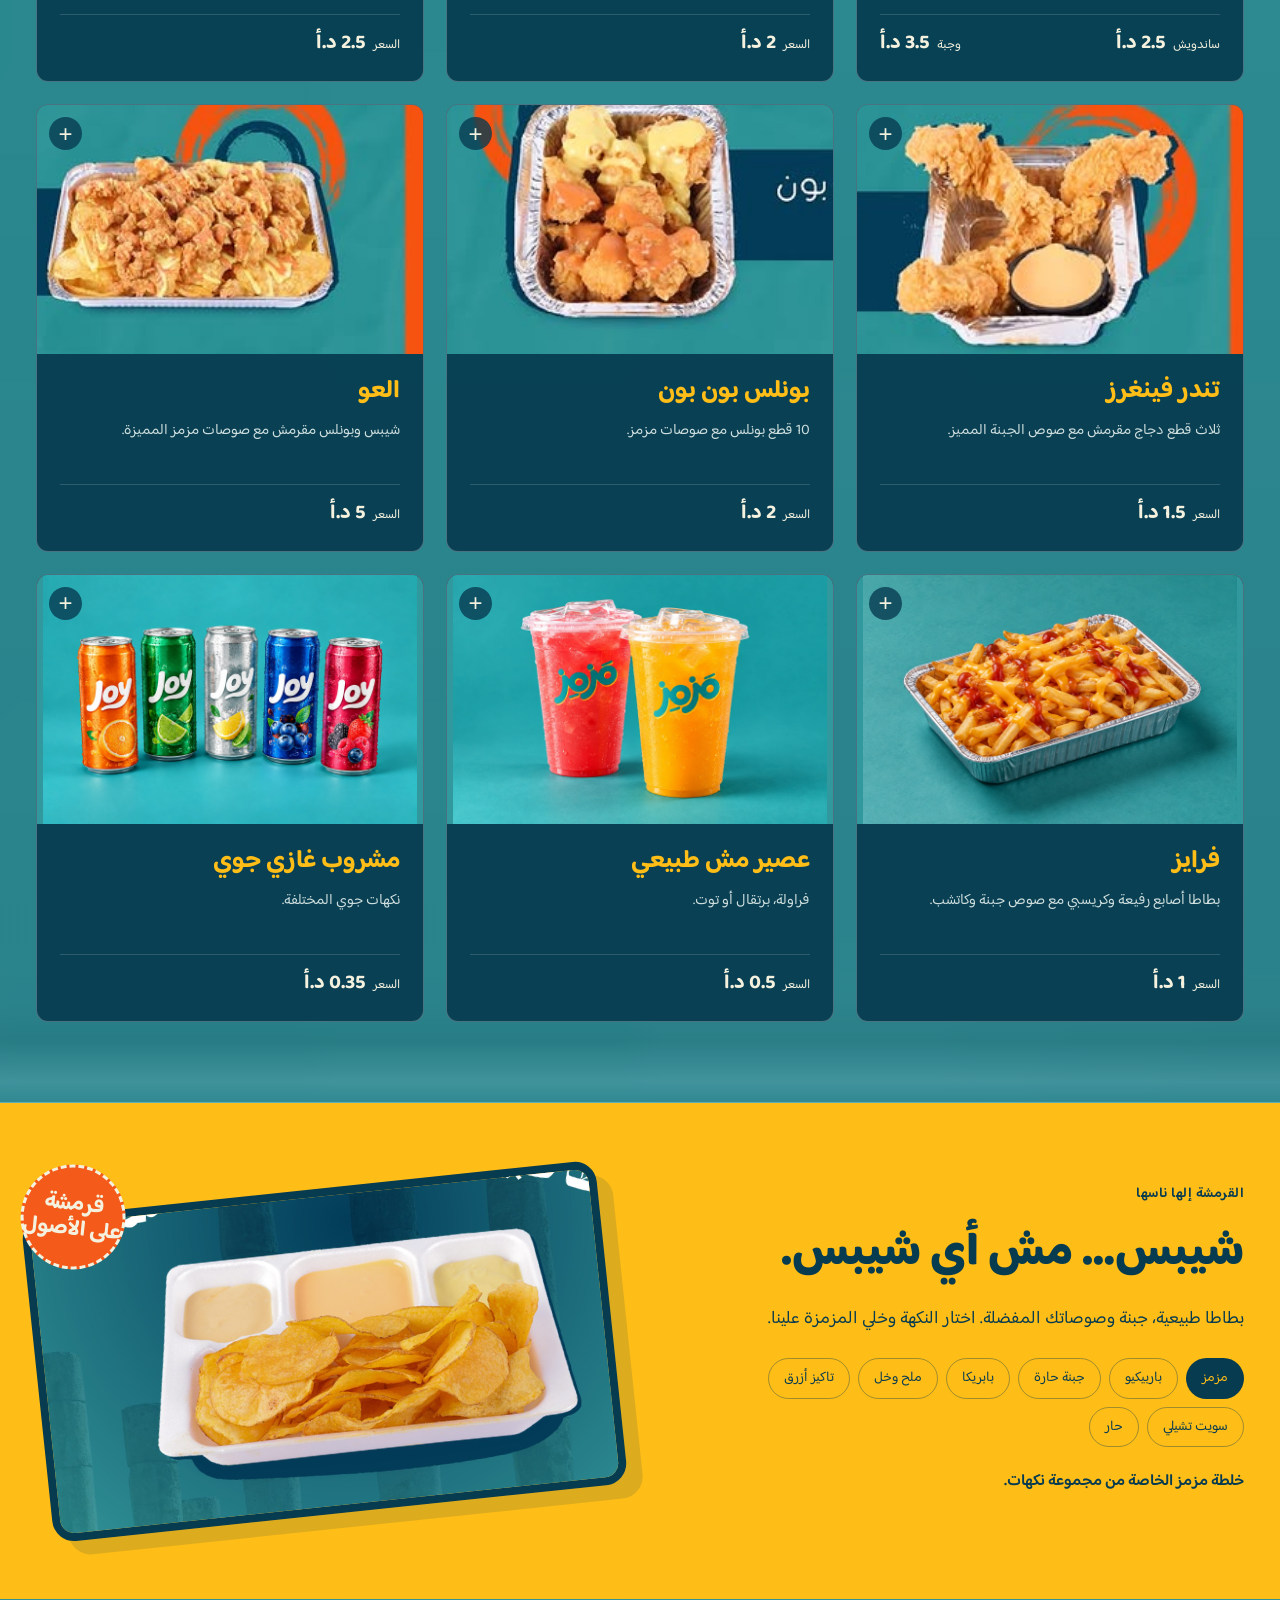
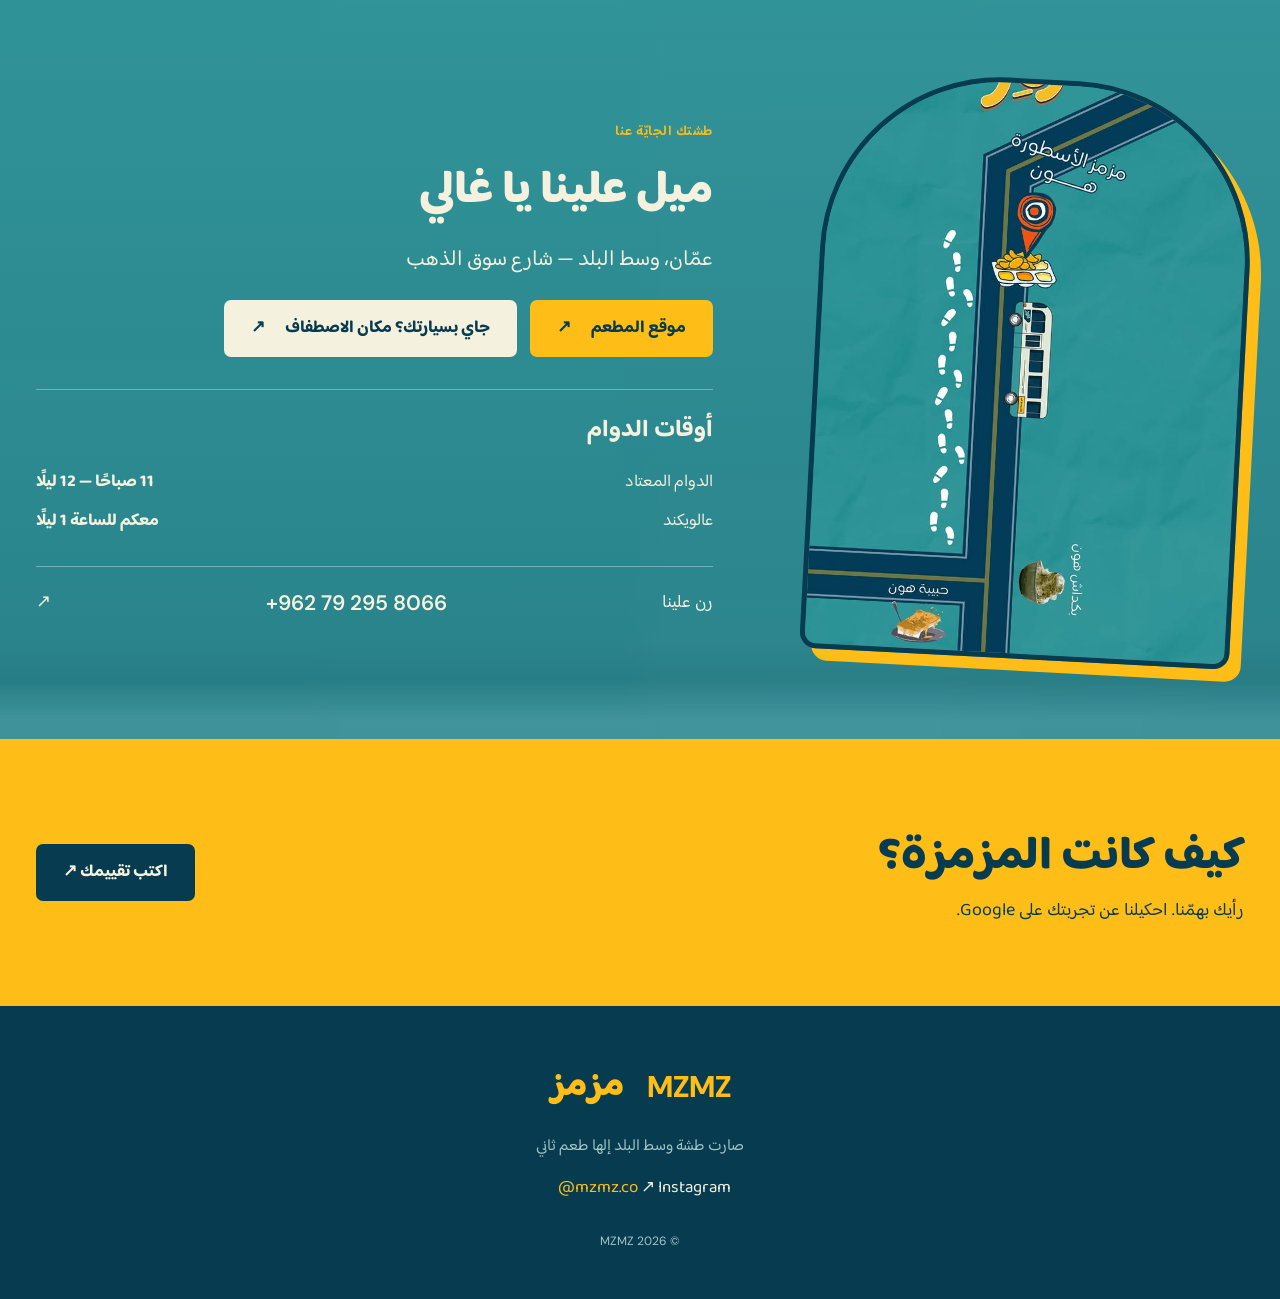
==== commit 5ff43f66: "Refresh menu photos and clean bus; remove stars" ====
--- a/index.html
+++ b/index.html
@@ -6,7 +6,7 @@
 <title>مزمز | محطة لازم توقف عندها</title>
 <link rel="icon" href="assets/brand.jpg"><link rel="preconnect" href="https://fonts.googleapis.com"><link rel="preconnect" href="https://fonts.gstatic.com" crossorigin>
 <link href="https://fonts.googleapis.com/css2?family=Baloo+Bhaijaan+2:wght@400;500;600;700;800&family=DM+Sans:wght@400;500;600;700;800&display=swap" rel="stylesheet">
-<link rel="stylesheet" href="style.css"><script src="app.js" defer></script>
+<link rel="stylesheet" href="style.css?v=20261005-visuals"><script src="app.js?v=20261005-visuals" defer></script>
 </head>
 <body>
 <a class="skip" href="#menu" data-ar="انتقل إلى المنيو" data-en="Skip to menu">انتقل إلى المنيو</a>
@@ -30,7 +30,7 @@
 <span class="art-caption" data-ar="مزمز · وسط البلد" data-en="MZMZ · DOWNTOWN">مزمز · وسط البلد</span>
 </div>
 </div>
-<div class="road" aria-hidden="true"><svg viewBox="650 1390 550 220" class="road-bus"><image href="assets/storefront.jpg" width="1407" height="1760"/></svg></div>
+<div class="road" aria-hidden="true"><img class="road-bus" src="assets/bus-clean.webp" alt="" width="2172" height="724"></div>
 </section>
 <section id="combos" class="section combos">
 <div class="section-head"><div><p class="eyebrow" data-ar="وقف هون شوي" data-en="MAKE A LITTLE STOP">وقف هون شوي</p><h2 data-ar="خمس ليرات… وإحنا علينا الباقي" data-en="Five dinars. A whole lot of flavour.">خمس ليرات… وإحنا علينا الباقي</h2></div><span class="ticket"><b>5</b><span data-ar="دنانير" data-en="JD">دنانير</span></span></div>
@@ -44,10 +44,10 @@
 </section>
 <section class="flavour-section section"><div class="flavour-copy"><p class="eyebrow" data-ar="القرمشة إلها ناسها" data-en="FOR THE CRUNCH LOVERS">القرمشة إلها ناسها</p><h2 data-ar="شيبس… مش أي شيبس." data-en="Chips. With a twist.">شيبس… مش أي شيبس.</h2><p data-ar="بطاطا طبيعية، جبنة وصوصاتك المفضلة. اختار النكهة وخلي المزمزة علينا." data-en="Natural potato chips, cheese and your favourite sauces. Pick your flavour and get crunching.">بطاطا طبيعية، جبنة وصوصاتك المفضلة. اختار النكهة وخلي المزمزة علينا.</p><div id="flavours" class="flavours" role="group" aria-label="Chip flavours"></div><p id="flavour-description" aria-live="polite"></p></div><div class="chips-art"><svg viewBox="150 830 980 540" role="img" aria-label="مزمز شيبس مع الصوصات"><image href="assets/chips.jpg" width="1407" height="1760"/></svg><span class="round-label" data-ar="قرمشة\nعلى الأصول" data-en="FRESH\nCRUNCH">قرمشة<br>على الأصول</span></div></section>
 <section id="visit" class="section visit-section paper"><div class="visit-art"><img src="assets/map-art.jpg" alt="رسم إرشادي لموقع مزمز في وسط البلد" loading="lazy" width="640" height="1138"></div><div class="visit-copy"><p class="eyebrow" data-ar="طشتك الجايّة عنا" data-en="YOUR NEXT DOWNTOWN STOP">طشتك الجايّة عنا</p><h2 data-ar="ميل علينا يا غالي" data-en="Come on over.">ميل علينا يا غالي</h2><p class="address" data-ar="عمّان، وسط البلد — شارع سوق الذهب" data-en="Gold Souk Street, Downtown Amman">عمّان، وسط البلد — شارع سوق الذهب</p><div class="visit-links"><a class="btn yellow" href="https://maps.app.goo.gl/1GzGsH1aQZmYkQis6?g_st=ac" target="_blank" rel="noopener"><span data-ar="موقع المطعم" data-en="Restaurant directions">موقع المطعم</span> ↗</a><a class="btn light" href="https://maps.app.goo.gl/khNb3M5Xykxi6mWMA?g_st=ac" target="_blank" rel="noopener"><span data-ar="جاي بسيارتك؟ مكان الاصطفاف" data-en="Driving? Find parking">جاي بسيارتك؟ مكان الاصطفاف</span> ↗</a></div><div class="hours"><h3 data-ar="أوقات الدوام" data-en="Opening hours">أوقات الدوام</h3><p><span data-ar="الدوام المعتاد" data-en="Regular hours">الدوام المعتاد</span><b data-ar="11 صباحًا — 12 ليلًا" data-en="11 AM — midnight">11 صباحًا — 12 ليلًا</b></p><p><span data-ar="عالويكند" data-en="Weekends">عالويكند</span><b data-ar="معكم للساعة 1 ليلًا" data-en="Open until 1 AM">معكم للساعة 1 ليلًا</b></p></div><a class="phone" href="tel:+962792958066"><span data-ar="رن علينا" data-en="Give us a call">رن علينا</span><b dir="ltr">+962 79 295 8066</b> ↗</a></div></section>
-<section class="review-section section"><div><span class="stars" aria-hidden="true">✦ ✦ ✦ ✦ ✦</span><h2 data-ar="كيف كانت المزمزة؟" data-en="How was your MZMZ stop?">كيف كانت المزمزة؟</h2><p data-ar="رأيك بهمّنا. احكيلنا عن تجربتك على Google." data-en="We'd love to hear about your visit. Leave your review on Google.">رأيك بهمّنا. احكيلنا عن تجربتك على Google.</p></div><a class="btn navy" href="https://search.google.com/local/writereview?placeid=ChIJUQv2_d9fGxURoTTjU7AlyJw" target="_blank" rel="noopener" data-ar="اكتب تقييمك ↗" data-en="Leave a review ↗">اكتب تقييمك ↗</a></section>
+<section class="review-section section"><div><h2 data-ar="كيف كانت المزمزة؟" data-en="How was your MZMZ stop?">كيف كانت المزمزة؟</h2><p data-ar="رأيك بهمّنا. احكيلنا عن تجربتك على Google." data-en="We'd love to hear about your visit. Leave your review on Google.">رأيك بهمّنا. احكيلنا عن تجربتك على Google.</p></div><a class="btn navy" href="https://search.google.com/local/writereview?placeid=ChIJUQv2_d9fGxURoTTjU7AlyJw" target="_blank" rel="noopener" data-ar="اكتب تقييمك ↗" data-en="Leave a review ↗">اكتب تقييمك ↗</a></section>
 </main>
 <footer><a class="footer-logo" href="#home">MZMZ<span data-ar="مزمز" data-en="مزمز">مزمز</span></a><p data-ar="صارت طشة وسط البلد إلها طعم ثاني" data-en="A whole new flavour to downtown Amman.">صارت طشة وسط البلد إلها طعم ثاني</p><a href="https://www.instagram.com/mzmz.co/" target="_blank" rel="noopener">Instagram ↗ <span dir="ltr">@mzmz.co</span></a><small>© <span id="year"></span> MZMZ</small></footer>
 <div class="mobile-dock"><a href="#menu" data-ar="المنيو" data-en="Menu">المنيو</a><a href="tel:+962792958066" data-ar="اتصل فينا" data-en="Call us">اتصل فينا</a><a href="#visit" data-ar="الموقع والاصطفاف" data-en="Directions & parking">الموقع والاصطفاف</a></div>
 <dialog id="photo-dialog"><button class="close-dialog" type="button" aria-label="إغلاق / Close">×</button><img id="dialog-image" alt=""><p id="dialog-caption"></p></dialog>
 </body></html>
-
+
--- a/style.css
+++ b/style.css
@@ -1,3 +1,6 @@
-:root{--navy:#073b50;--deep:#052f41;--teal:#31999d;--yellow:#ffbd17;--orange:#f45a19;--cream:#f4f1df;--font:'Baloo Bhaijaan 2',Tahoma,sans-serif}*{box-sizing:border-box}html{scroll-behavior:smooth;scroll-padding-top:95px}body{margin:0;background:var(--navy);color:var(--cream);font:18px/1.6 var(--font)}html[lang=en] body{--font:'DM Sans',Arial,sans-serif}button,input{font:inherit}button,a{-webkit-tap-highlight-color:transparent}a{color:inherit;text-decoration:none}button{cursor:pointer}button,a,input{outline-offset:5px}button:focus-visible,a:focus-visible,input:focus-visible{outline:3px solid var(--orange)}button{color:inherit}img,svg{display:block;max-width:100%}h1,h2,h3,p{margin:0}h2{font-size:clamp(30px,3.6vw,48px);line-height:1.25;font-weight:800}h3{line-height:1.35}.skip{position:fixed;top:-80px;padding:10px;background:var(--yellow);color:var(--navy);z-index:50}.skip:focus{top:10px}header{position:sticky;top:0;z-index:20;background:#073b50f5;border-bottom:1px solid #ffffff22;backdrop-filter:blur(15px)}.nav-wrap{max-width:1320px;margin:auto;padding:12px 36px;display:flex;align-items:center;justify-content:space-between;gap:25px}.brand{display:flex;align-items:center;gap:12px;font:800 21px/1.2 'DM Sans',sans-serif;letter-spacing:2px}.brand img{width:56px;height:56px;border-radius:50%;border:2px solid var(--yellow)}.brand span span{display:block;font:12px/1.9 var(--font);letter-spacing:0;color:#c5dddd}nav{display:flex;gap:36px;font-weight:600}nav a{position:relative}nav a:after{content:'';position:absolute;bottom:0;inset-inline:0;height:2px;background:var(--yellow);transform:scaleX(0);transition:.2s}nav a:hover:after{transform:scaleX(1)}.language{background:none;border:1px solid #ffffff55;border-radius:6px;font-size:15px;padding:8px 15px}.language span{color:var(--yellow);margin-inline-start:8px}.paper{background-color:var(--teal);background-image:linear-gradient(#31999d12,#073b5033),url('assets/combo-full.jpg');background-size:cover,2000%;background-position:center,right bottom}.hero{overflow:hidden;position:relative}.hero-inner{max-width:1320px;margin:auto;min-height:670px;padding:62px 36px 105px;display:grid;grid-template-columns:1.05fr 1fr;gap:55px;align-items:center}.eyebrow{display:flex;gap:9px;align-items:center;font-size:14px;letter-spacing:.5px;font-weight:600;margin-bottom:20px;color:var(--yellow)}.eyebrow>span:first-child:empty{width:9px;height:9px;background:var(--yellow);border-radius:50%}h1{font-size:clamp(39px,4.4vw,64px);line-height:1.28;font-weight:800;letter-spacing:-1px}h1>span{display:block}h1 strong{display:block;color:var(--yellow);text-shadow:2px 3px 0 var(--navy);margin-top:7px}.hero-sub{font-size:28px;margin-top:23px}.welcome{font-size:21px;color:#e2eeee;margin-top:3px}.actions{display:flex;gap:24px;align-items:center;margin-top:31px;flex-wrap:wrap}.btn{display:inline-flex;align-items:center;justify-content:center;gap:20px;padding:13px 25px;border:2px solid transparent;border-radius:7px;font-weight:700;transition:transform .2s,box-shadow .2s;font-size:17px}.btn:hover{transform:translateY(-3px);box-shadow:0 7px 0 #052f4155}.yellow{background:var(--yellow);color:var(--navy)}.navy{background:var(--navy);color:var(--cream)}.light{background:#f4f1df;color:var(--navy)}.text-link{font-size:16px;border-bottom:1px solid #fff8;padding:8px 0}.hero-meta{margin-top:39px;padding-top:18px;border-top:1px solid #fff4;display:flex;gap:15px;justify-content:space-between;font-size:13px}.hero-art{position:relative;isolation:isolate;max-width:530px;justify-self:center;width:100%}.orbit{position:absolute;width:98%;aspect-ratio:1;border:2px dashed var(--yellow);border-radius:50%;top:2%;z-index:-1;transform:rotate(-20deg)}.store-art{width:100%;border-radius:46% 46% 10% 10%;box-shadow:14px 14px 0 #073b5040;transform:rotate(-3deg)}.stamp{position:absolute;z-index:2;top:-10px;inset-inline-start:-8px;width:110px;height:110px;background:var(--orange);border:5px solid var(--navy);outline:2px solid var(--cream);clip-path:polygon(30% 0,70% 0,100% 30%,100% 70%,70% 100%,30% 100%,0 70%,0 30%);display:grid;place-content:center;text-align:center;font-size:25px;font-weight:800;line-height:1.2;transform:rotate(9deg);white-space:pre-line}.art-caption{position:absolute;bottom:20px;inset-inline-end:-15px;padding:8px 25px;background:var(--yellow);color:var(--navy);font-size:16px;font-weight:800;transform:rotate(5deg);box-shadow:5px 5px 0 var(--navy)}.road{height:52px;background:var(--navy);position:absolute;bottom:0;width:100%;border-block:5px solid var(--cream)}.road:before{content:'';position:absolute;top:18px;width:100%;height:5px;background:repeating-linear-gradient(90deg,var(--yellow) 0 65px,transparent 65px 92px)}.road-bus{width:215px;height:86px;position:absolute;bottom:3px;left:8%;animation:arrive 1.5s ease-out both}@keyframes arrive{from{transform:translateX(-100vw)}to{transform:translateX(0)}}.section{padding:80px max(36px,calc((100vw - 1248px)/2))}.section-head{display:flex;align-items:center;justify-content:space-between;gap:25px;margin-bottom:35px}.section-head .eyebrow{margin-bottom:9px}.ticket{background:var(--yellow);color:var(--navy);padding:10px 25px;text-align:center;border:2px dashed var(--navy);outline:5px solid var(--yellow);transform:rotate(-7deg);line-height:1.15;flex-shrink:0}.ticket b{font:800 48px 'DM Sans',sans-serif;display:block}.ticket span{font-size:16px}.combo-grid{display:grid;grid-template-columns:repeat(3,1fr);gap:24px}.combo-card{border:1px solid #ffffff30;border-radius:12px;overflow:hidden;background:#0e495d;transition:transform .25s}.combo-card:hover{transform:translateY(-6px)}.combo-card .combo-img{background:#31999d;position:relative;cursor:zoom-in}.combo-img svg{width:100%;aspect-ratio:1.42}.combo-card .copy{padding:24px}.combo-card h3{font-size:28px;color:var(--yellow)}.combo-card p{font-size:16px;color:#d6e6e4;min-height:75px;margin-top:12px}.combo-card .price-row{display:flex;justify-content:space-between;border-top:1px solid #ffffff25;padding-top:15px;margin-top:18px;font-size:14px}.price-row b{font:700 23px 'DM Sans',sans-serif}.menu-section{border-block:1px solid #ffffff30}.menu-section .eyebrow{color:var(--navy)}.outline{background:transparent;border:1px solid #f4f1df99;padding:10px 18px;border-radius:6px;flex-shrink:0;font-size:15px}.outline:hover{background:#073b5030}.menu-controls{display:flex;gap:20px;justify-content:space-between;align-items:center;margin:30px 0 15px}.filters{display:flex;gap:8px;flex-wrap:wrap}.filters button{background:#073b5025;border:1px solid #ffffff40;padding:9px 22px;border-radius:50px;font-size:16px;font-weight:600}.filters button[aria-pressed=true]{background:var(--navy);border-color:var(--navy);color:var(--yellow)}.search{display:flex;align-items:center;background:#073b5030;padding:3px 13px;border:1px solid #ffffff70;border-radius:30px;max-width:260px}.search span{font:28px Arial}.search input{background:transparent;border:0;padding:8px;min-width:0;width:100%;color:var(--cream);font-size:14px}.search input::placeholder{color:#f4f1dfcc}.meal-note{font-size:14px;margin-bottom:25px;color:#f3f4e9}.menu-grid{display:grid;grid-template-columns:repeat(3,1fr);gap:22px}.menu-card{border:1px solid #ffffff44;border-radius:12px;background:#073b50eb;overflow:hidden}.food-visual{width:100%;border:0;display:block;background:#31999d;position:relative;padding:0;cursor:zoom-in;overflow:hidden}.food-visual svg{width:100%;aspect-ratio:1.55;transition:transform .35s}.food-visual:hover svg{transform:scale(1.05)}.zoom-mark{position:absolute;top:12px;inset-inline-end:12px;font:24px Arial;background:#073b50c9;border-radius:50%;width:33px;height:33px;display:grid;place-content:center;color:var(--cream)}.menu-copy{padding:21px 23px}.menu-copy h3{font-size:25px;color:var(--yellow)}.menu-copy p{font-size:15px;color:#cfdfde;margin:10px 0 17px;min-height:48px}.prices{display:flex;justify-content:space-between;gap:10px;padding-top:13px;border-top:1px solid #ffffff25;font-size:13px}.prices b{font-size:20px;color:var(--cream);margin-inline-start:7px}.flavour-section{background:var(--yellow);color:var(--navy);display:grid;grid-template-columns:1fr 1fr;gap:55px;align-items:center;position:relative;overflow:hidden}.flavour-section .eyebrow{color:var(--navy)}.flavour-copy>p:not(.eyebrow){margin-top:22px;max-width:490px}.flavours{display:flex;flex-wrap:wrap;gap:8px;margin-top:25px}.flavours button{background:transparent;border:1px solid #073b5060;color:var(--navy);padding:8px 15px;border-radius:30px;font-size:14px}.flavours button[aria-pressed=true]{background:var(--navy);color:var(--yellow)}#flavour-description{font-size:16px;font-weight:600;min-height:50px}.chips-art{position:relative;transform:rotate(-6deg)}.chips-art svg{border:8px solid var(--navy);border-radius:22px;box-shadow:15px 15px 0 #073b5022}.round-label{position:absolute;top:-50px;inset-inline-end:0;width:105px;height:105px;border-radius:50%;background:var(--orange);color:var(--cream);border:3px dashed var(--cream);display:grid;place-content:center;text-align:center;font-size:22px;font-weight:700;line-height:1.1;white-space:pre-line;transform:rotate(12deg)}.visit-section{display:grid;grid-template-columns:.8fr 1.2fr;gap:80px;align-items:center}.visit-art{height:580px;max-width:430px;border-radius:180px 180px 16px 16px;overflow:hidden;border:5px solid var(--navy);box-shadow:12px 12px 0 var(--yellow);transform:rotate(3deg)}.visit-art img{width:100%;height:100%;object-fit:cover}.address{font-size:22px;margin:22px 0}.visit-links{display:flex;flex-wrap:wrap;gap:13px}.hours{margin-top:32px;border-block:1px solid #fff5;padding:25px 0}.hours h3{font-size:24px;margin-bottom:15px}.hours p{display:flex;justify-content:space-between;gap:15px;font-size:17px;padding:6px 0}.phone{margin-top:22px;display:flex;align-items:center;justify-content:space-between;gap:10px}.phone b{font:600 21px 'DM Sans',sans-serif}.review-section{background:var(--yellow);color:var(--navy);display:flex;justify-content:space-between;align-items:center;gap:30px}.review-section h2{margin:10px 0}.review-section p{font-size:18px}.stars{color:var(--navy);font-size:25px;letter-spacing:8px}footer{padding:50px 36px;text-align:center;display:flex;align-items:center;flex-direction:column;gap:16px}footer .footer-logo{font:800 30px 'DM Sans',sans-serif;color:var(--yellow);display:flex;gap:15px;align-items:center}footer .footer-logo span{font:800 36px 'Baloo Bhaijaan 2',Tahoma,sans-serif}footer p{font-size:16px;color:#a4c5c6}footer>a:not(.footer-logo){font-size:17px}footer>a span{margin-inline-start:8px;color:var(--yellow)}footer small{font:12px 'DM Sans',sans-serif;color:#a4c5c6;margin-top:15px}.mobile-dock{display:none}dialog{border:1px solid #fff5;background:var(--navy);color:var(--cream);border-radius:14px;padding:30px 16px 16px;max-width:min(92vw,800px);max-height:92vh;overflow:auto}dialog::backdrop{background:#021c27dd;backdrop-filter:blur(5px)}dialog img{max-height:78vh;margin:auto;object-fit:contain}dialog p{text-align:center;padding-top:12px}.close-dialog{position:sticky;top:0;float:right;border:0;background:var(--yellow);color:var(--navy);border-radius:50%;width:40px;height:40px;font-size:30px;z-index:2;line-height:1}.hero-art svg,.chips-art svg{isolation:isolate}html[lang=en] h1{font-size:clamp(38px,4.1vw,59px);line-height:1.12}html[lang=en] .combo-card h3{font-size:25px}html[lang=en] .menu-copy h3{font-size:22px}html[lang=en] .menu-copy p{line-height:1.65}html[lang=en] .hero-sub{font-size:23px}html[lang=en] .welcome{font-size:17px}html[lang=en] .hero-meta{font-size:11px}
+:root{--navy:#073b50;--deep:#052f41;--teal:#31999d;--yellow:#ffbd17;--orange:#f45a19;--cream:#f4f1df;--font:'Baloo Bhaijaan 2',Tahoma,sans-serif}*{box-sizing:border-box}html{scroll-behavior:smooth;scroll-padding-top:95px}body{margin:0;background:var(--navy);color:var(--cream);font:18px/1.6 var(--font)}html[lang=en] body{--font:'DM Sans',Arial,sans-serif}button,input{font:inherit}button,a{-webkit-tap-highlight-color:transparent}a{color:inherit;text-decoration:none}button{cursor:pointer}button,a,input{outline-offset:5px}button:focus-visible,a:focus-visible,input:focus-visible{outline:3px solid var(--orange)}button{color:inherit}img,svg{display:block;max-width:100%}h1,h2,h3,p{margin:0}h2{font-size:clamp(30px,3.6vw,48px);line-height:1.25;font-weight:800}h3{line-height:1.35}.skip{position:fixed;top:-80px;padding:10px;background:var(--yellow);color:var(--navy);z-index:50}.skip:focus{top:10px}header{position:sticky;top:0;z-index:20;background:#073b50f5;border-bottom:1px solid #ffffff22;backdrop-filter:blur(15px)}.nav-wrap{max-width:1320px;margin:auto;padding:12px 36px;display:flex;align-items:center;justify-content:space-between;gap:25px}.brand{display:flex;align-items:center;gap:12px;font:800 21px/1.2 'DM Sans',sans-serif;letter-spacing:2px}.brand img{width:56px;height:56px;border-radius:50%;border:2px solid var(--yellow)}.brand span span{display:block;font:12px/1.9 var(--font);letter-spacing:0;color:#c5dddd}nav{display:flex;gap:36px;font-weight:600}nav a{position:relative}nav a:after{content:'';position:absolute;bottom:0;inset-inline:0;height:2px;background:var(--yellow);transform:scaleX(0);transition:.2s}nav a:hover:after{transform:scaleX(1)}.language{background:none;border:1px solid #ffffff55;border-radius:6px;font-size:15px;padding:8px 15px}.language span{color:var(--yellow);margin-inline-start:8px}.paper{background-color:var(--teal);background-image:linear-gradient(#31999d12,#073b5033),url('assets/combo-full.jpg');background-size:cover,2000%;background-position:center,right bottom}.hero{overflow:hidden;position:relative}.hero-inner{max-width:1320px;margin:auto;min-height:670px;padding:62px 36px 105px;display:grid;grid-template-columns:1.05fr 1fr;gap:55px;align-items:center}.eyebrow{display:flex;gap:9px;align-items:center;font-size:14px;letter-spacing:.5px;font-weight:600;margin-bottom:20px;color:var(--yellow)}.eyebrow>span:first-child:empty{width:9px;height:9px;background:var(--yellow);border-radius:50%}h1{font-size:clamp(39px,4.4vw,64px);line-height:1.28;font-weight:800;letter-spacing:-1px}h1>span{display:block}h1 strong{display:block;color:var(--yellow);text-shadow:2px 3px 0 var(--navy);margin-top:7px}.hero-sub{font-size:28px;margin-top:23px}.welcome{font-size:21px;color:#e2eeee;margin-top:3px}.actions{display:flex;gap:24px;align-items:center;margin-top:31px;flex-wrap:wrap}.btn{display:inline-flex;align-items:center;justify-content:center;gap:20px;padding:13px 25px;border:2px solid transparent;border-radius:7px;font-weight:700;transition:transform .2s,box-shadow .2s;font-size:17px}.btn:hover{transform:translateY(-3px);box-shadow:0 7px 0 #052f4155}.yellow{background:var(--yellow);color:var(--navy)}.navy{background:var(--navy);color:var(--cream)}.light{background:#f4f1df;color:var(--navy)}.text-link{font-size:16px;border-bottom:1px solid #fff8;padding:8px 0}.hero-meta{margin-top:39px;padding-top:18px;border-top:1px solid #fff4;display:flex;gap:15px;justify-content:space-between;font-size:13px}.hero-art{position:relative;isolation:isolate;max-width:530px;justify-self:center;width:100%}.orbit{position:absolute;width:98%;aspect-ratio:1;border:2px dashed var(--yellow);border-radius:50%;top:2%;z-index:-1;transform:rotate(-20deg)}.store-art{width:100%;border-radius:46% 46% 10% 10%;box-shadow:14px 14px 0 #073b5040;transform:rotate(-3deg)}.stamp{position:absolute;z-index:2;top:-10px;inset-inline-start:-8px;width:110px;height:110px;background:var(--orange);border:5px solid var(--navy);outline:2px solid var(--cream);clip-path:polygon(30% 0,70% 0,100% 30%,100% 70%,70% 100%,30% 100%,0 70%,0 30%);display:grid;place-content:center;text-align:center;font-size:25px;font-weight:800;line-height:1.2;transform:rotate(9deg);white-space:pre-line}.art-caption{position:absolute;bottom:20px;inset-inline-end:-15px;padding:8px 25px;background:var(--yellow);color:var(--navy);font-size:16px;font-weight:800;transform:rotate(5deg);box-shadow:5px 5px 0 var(--navy)}.road{height:52px;background:var(--navy);position:absolute;bottom:0;width:100%;border-block:5px solid var(--cream)}.road:before{content:'';position:absolute;top:18px;width:100%;height:5px;background:repeating-linear-gradient(90deg,var(--yellow) 0 65px,transparent 65px 92px)}.road-bus{width:215px;height:86px;position:absolute;bottom:3px;left:8%;animation:arrive 1.5s ease-out both}@keyframes arrive{from{transform:translateX(-100vw)}to{transform:translateX(0)}}.section{padding:80px max(36px,calc((100vw - 1248px)/2))}.section-head{display:flex;align-items:center;justify-content:space-between;gap:25px;margin-bottom:35px}.section-head .eyebrow{margin-bottom:9px}.ticket{background:var(--yellow);color:var(--navy);padding:10px 25px;text-align:center;border:2px dashed var(--navy);outline:5px solid var(--yellow);transform:rotate(-7deg);line-height:1.15;flex-shrink:0}.ticket b{font:800 48px 'DM Sans',sans-serif;display:block}.ticket span{font-size:16px}.combo-grid{display:grid;grid-template-columns:repeat(3,1fr);gap:24px}.combo-card{border:1px solid #ffffff30;border-radius:12px;overflow:hidden;background:#0e495d;transition:transform .25s}.combo-card:hover{transform:translateY(-6px)}.combo-card .combo-img{background:#31999d;position:relative;cursor:zoom-in}.combo-img svg{width:100%;aspect-ratio:1.42}.combo-card .copy{padding:24px}.combo-card h3{font-size:28px;color:var(--yellow)}.combo-card p{font-size:16px;color:#d6e6e4;min-height:75px;margin-top:12px}.combo-card .price-row{display:flex;justify-content:space-between;border-top:1px solid #ffffff25;padding-top:15px;margin-top:18px;font-size:14px}.price-row b{font:700 23px 'DM Sans',sans-serif}.menu-section{border-block:1px solid #ffffff30}.menu-section .eyebrow{color:var(--navy)}.outline{background:transparent;border:1px solid #f4f1df99;padding:10px 18px;border-radius:6px;flex-shrink:0;font-size:15px}.outline:hover{background:#073b5030}.menu-controls{display:flex;gap:20px;justify-content:space-between;align-items:center;margin:30px 0 15px}.filters{display:flex;gap:8px;flex-wrap:wrap}.filters button{background:#073b5025;border:1px solid #ffffff40;padding:9px 22px;border-radius:50px;font-size:16px;font-weight:600}.filters button[aria-pressed=true]{background:var(--navy);border-color:var(--navy);color:var(--yellow)}.search{display:flex;align-items:center;background:#073b5030;padding:3px 13px;border:1px solid #ffffff70;border-radius:30px;max-width:260px}.search span{font:28px Arial}.search input{background:transparent;border:0;padding:8px;min-width:0;width:100%;color:var(--cream);font-size:14px}.search input::placeholder{color:#f4f1dfcc}.meal-note{font-size:14px;margin-bottom:25px;color:#f3f4e9}.menu-grid{display:grid;grid-template-columns:repeat(3,1fr);gap:22px}.menu-card{border:1px solid #ffffff44;border-radius:12px;background:#073b50eb;overflow:hidden}.food-visual{width:100%;border:0;display:block;background:#31999d;position:relative;padding:0;cursor:zoom-in;overflow:hidden}.food-visual svg{width:100%;aspect-ratio:1.55;transition:transform .35s}.food-visual:hover svg{transform:scale(1.05)}.zoom-mark{position:absolute;top:12px;inset-inline-end:12px;font:24px Arial;background:#073b50c9;border-radius:50%;width:33px;height:33px;display:grid;place-content:center;color:var(--cream)}.menu-copy{padding:21px 23px}.menu-copy h3{font-size:25px;color:var(--yellow)}.menu-copy p{font-size:15px;color:#cfdfde;margin:10px 0 17px;min-height:48px}.prices{display:flex;justify-content:space-between;gap:10px;padding-top:13px;border-top:1px solid #ffffff25;font-size:13px}.prices b{font-size:20px;color:var(--cream);margin-inline-start:7px}.flavour-section{background:var(--yellow);color:var(--navy);display:grid;grid-template-columns:1fr 1fr;gap:55px;align-items:center;position:relative;overflow:hidden}.flavour-section .eyebrow{color:var(--navy)}.flavour-copy>p:not(.eyebrow){margin-top:22px;max-width:490px}.flavours{display:flex;flex-wrap:wrap;gap:8px;margin-top:25px}.flavours button{background:transparent;border:1px solid #073b5060;color:var(--navy);padding:8px 15px;border-radius:30px;font-size:14px}.flavours button[aria-pressed=true]{background:var(--navy);color:var(--yellow)}#flavour-description{font-size:16px;font-weight:600;min-height:50px}.chips-art{position:relative;transform:rotate(-6deg)}.chips-art svg{border:8px solid var(--navy);border-radius:22px;box-shadow:15px 15px 0 #073b5022}.round-label{position:absolute;top:-50px;inset-inline-end:0;width:105px;height:105px;border-radius:50%;background:var(--orange);color:var(--cream);border:3px dashed var(--cream);display:grid;place-content:center;text-align:center;font-size:22px;font-weight:700;line-height:1.1;white-space:pre-line;transform:rotate(12deg)}.visit-section{display:grid;grid-template-columns:.8fr 1.2fr;gap:80px;align-items:center}.visit-art{height:580px;max-width:430px;border-radius:180px 180px 16px 16px;overflow:hidden;border:5px solid var(--navy);box-shadow:12px 12px 0 var(--yellow);transform:rotate(3deg)}.visit-art img{width:100%;height:100%;object-fit:cover}.address{font-size:22px;margin:22px 0}.visit-links{display:flex;flex-wrap:wrap;gap:13px}.hours{margin-top:32px;border-block:1px solid #fff5;padding:25px 0}.hours h3{font-size:24px;margin-bottom:15px}.hours p{display:flex;justify-content:space-between;gap:15px;font-size:17px;padding:6px 0}.phone{margin-top:22px;display:flex;align-items:center;justify-content:space-between;gap:10px}.phone b{font:600 21px 'DM Sans',sans-serif}.review-section{background:var(--yellow);color:var(--navy);display:flex;justify-content:space-between;align-items:center;gap:30px}.review-section h2{margin:10px 0}.review-section p{font-size:18px}footer{padding:50px 36px;text-align:center;display:flex;align-items:center;flex-direction:column;gap:16px}footer .footer-logo{font:800 30px 'DM Sans',sans-serif;color:var(--yellow);display:flex;gap:15px;align-items:center}footer .footer-logo span{font:800 36px 'Baloo Bhaijaan 2',Tahoma,sans-serif}footer p{font-size:16px;color:#a4c5c6}footer>a:not(.footer-logo){font-size:17px}footer>a span{margin-inline-start:8px;color:var(--yellow)}footer small{font:12px 'DM Sans',sans-serif;color:#a4c5c6;margin-top:15px}.mobile-dock{display:none}dialog{border:1px solid #fff5;background:var(--navy);color:var(--cream);border-radius:14px;padding:30px 16px 16px;max-width:min(92vw,800px);max-height:92vh;overflow:auto}dialog::backdrop{background:#021c27dd;backdrop-filter:blur(5px)}dialog img{max-height:78vh;margin:auto;object-fit:contain}dialog p{text-align:center;padding-top:12px}.close-dialog{position:sticky;top:0;float:right;border:0;background:var(--yellow);color:var(--navy);border-radius:50%;width:40px;height:40px;font-size:30px;z-index:2;line-height:1}.hero-art svg,.chips-art svg{isolation:isolate}html[lang=en] h1{font-size:clamp(38px,4.1vw,59px);line-height:1.12}html[lang=en] .combo-card h3{font-size:25px}html[lang=en] .menu-copy h3{font-size:22px}html[lang=en] .menu-copy p{line-height:1.65}html[lang=en] .hero-sub{font-size:23px}html[lang=en] .welcome{font-size:17px}html[lang=en] .hero-meta{font-size:11px}
 @media(min-width:1500px){.hero-inner{min-height:720px}}@media(max-width:1000px){.hero-inner{gap:30px;min-height:590px}h1{font-size:43px}.hero-meta{flex-direction:column;gap:2px}.section{padding:65px 28px}.nav-wrap{padding-inline:28px}.menu-controls{flex-wrap:wrap}.search{max-width:100%;width:100%}.menu-grid{grid-template-columns:repeat(2,1fr)}.combo-card .copy{padding:18px}.combo-card h3{font-size:24px}.combo-card p{min-height:115px}.visit-section{gap:45px}.hours p{font-size:15px}.visit-art{height:530px}.phone b{font-size:18px}}@media(max-width:680px){body{font-size:17px}html{scroll-padding-top:85px}.nav-wrap{padding:10px 18px;gap:10px}.brand{font-size:17px;gap:8px}.brand img{width:43px;height:43px}.brand span span{font-size:10px}nav{gap:15px;font-size:14px}nav a:nth-child(2){display:none}.language{padding:6px 9px;font-size:12px}.language span{display:none}.hero-inner{grid-template-columns:1fr;padding:35px 23px 90px;gap:32px;text-align:center}.hero-copy .eyebrow{justify-content:center;font-size:12px;margin-bottom:16px}h1{font-size:43px;line-height:1.22;letter-spacing:-.5px}.hero-sub{font-size:23px;margin-top:17px}.welcome{font-size:19px}.actions{justify-content:center;gap:18px;margin-top:23px}.btn{font-size:15px;padding:11px 18px}.hero-meta{display:none}.hero-art{max-width:320px}.stamp{width:80px;height:80px;font-size:19px;inset-inline-start:-5px}.art-caption{font-size:13px;bottom:15px;inset-inline-end:0}.road{height:39px}.road:before{top:12px}.road-bus{width:160px;height:64px}.section{padding:52px 21px}.section-head{gap:18px;align-items:flex-start;margin-bottom:28px}.section-head h2{font-size:31px}.eyebrow{font-size:12px}.ticket{padding:8px 15px}.ticket b{font-size:34px}.ticket span{font-size:13px}.combo-grid{grid-template-columns:1fr;gap:20px}.combo-card{display:grid;grid-template-columns:1fr 1.15fr}.combo-img svg{height:100%;min-height:240px;aspect-ratio:auto}.combo-card .copy{padding:19px 16px}.combo-card h3{font-size:24px}.combo-card p{min-height:0;font-size:14px}.combo-card .price-row{margin-top:13px;font-size:12px}.menu-section .section-head{flex-direction:column;gap:17px}.outline{font-size:13px;padding:8px 12px}.menu-controls{gap:13px;margin-top:20px}.filters{gap:6px;flex-wrap:nowrap;overflow:auto;width:100%;padding-bottom:6px}.filters button{padding:8px 14px;font-size:13px;white-space:nowrap}.menu-grid{gap:12px}.menu-copy{padding:15px 12px}.menu-copy h3{font-size:21px}.menu-copy p{font-size:13px;min-height:60px;margin:8px 0 12px}.prices{flex-direction:column;font-size:12px;padding-top:9px;gap:2px}.prices b{font-size:18px}.zoom-mark{width:25px;height:25px;font-size:19px;top:8px;inset-inline-end:8px}.food-visual svg{aspect-ratio:1.25}.meal-note{font-size:12px}.flavour-section{grid-template-columns:1fr;gap:65px;padding-bottom:65px}.flavour-copy h2{font-size:35px}.chips-art{margin-inline:12px}.round-label{width:85px;height:85px;font-size:19px;top:-35px}.flavour-copy>p:not(.eyebrow){font-size:16px}.visit-section{grid-template-columns:1fr;gap:40px}.visit-art{order:2;height:360px;width:220px;margin:auto;border-radius:100px 100px 12px 12px}.visit-copy h2{font-size:36px}.address{font-size:19px}.visit-links{flex-direction:column}.hours p{font-size:15px}.phone b{font-size:19px}.review-section{align-items:flex-start;flex-direction:column;gap:25px}.review-section p{font-size:16px}.review-section .btn{width:100%}.review-section h2{font-size:34px}footer{padding:40px 22px 105px}.mobile-dock{display:flex;position:fixed;z-index:18;bottom:12px;left:12px;right:12px;border:1px solid #ffe59277;border-radius:11px;overflow:hidden;background:var(--navy);box-shadow:0 6px 30px #0006}.mobile-dock a{padding:13px 8px;flex:1;text-align:center;font-size:13px}.mobile-dock a:first-child{color:var(--navy);background:var(--yellow);font-weight:800}.mobile-dock a+a{border-inline-start:1px solid #fff2}html[lang=en] h1{font-size:40px}html[lang=en] .combo-card h3{font-size:21px}html[lang=en] .combo-card p{font-size:12px}html[lang=en] .menu-copy h3{font-size:17px}html[lang=en] .menu-copy p{font-size:12px;min-height:80px}html[lang=en] .section-head h2{font-size:29px}html[lang=en] nav{font-size:12px}html[lang=en] .hours p{font-size:13px}}
 @media(prefers-reduced-motion:reduce){html{scroll-behavior:auto}*,*:before,*:after{animation:none!important;transition:none!important}}
+
+/* Standalone product photography: show the entire drink or plate. */
+.food-visual .product-photo{display:block;width:100%;height:auto;aspect-ratio:1.55;object-fit:contain;background:#31999d;transition:transform .35s}.food-visual:hover .product-photo{transform:scale(1.025)}.road-bus{object-fit:contain;height:auto;bottom:3px}@media(max-width:680px){.food-visual .product-photo{aspect-ratio:1.25}.road-bus{height:auto}}
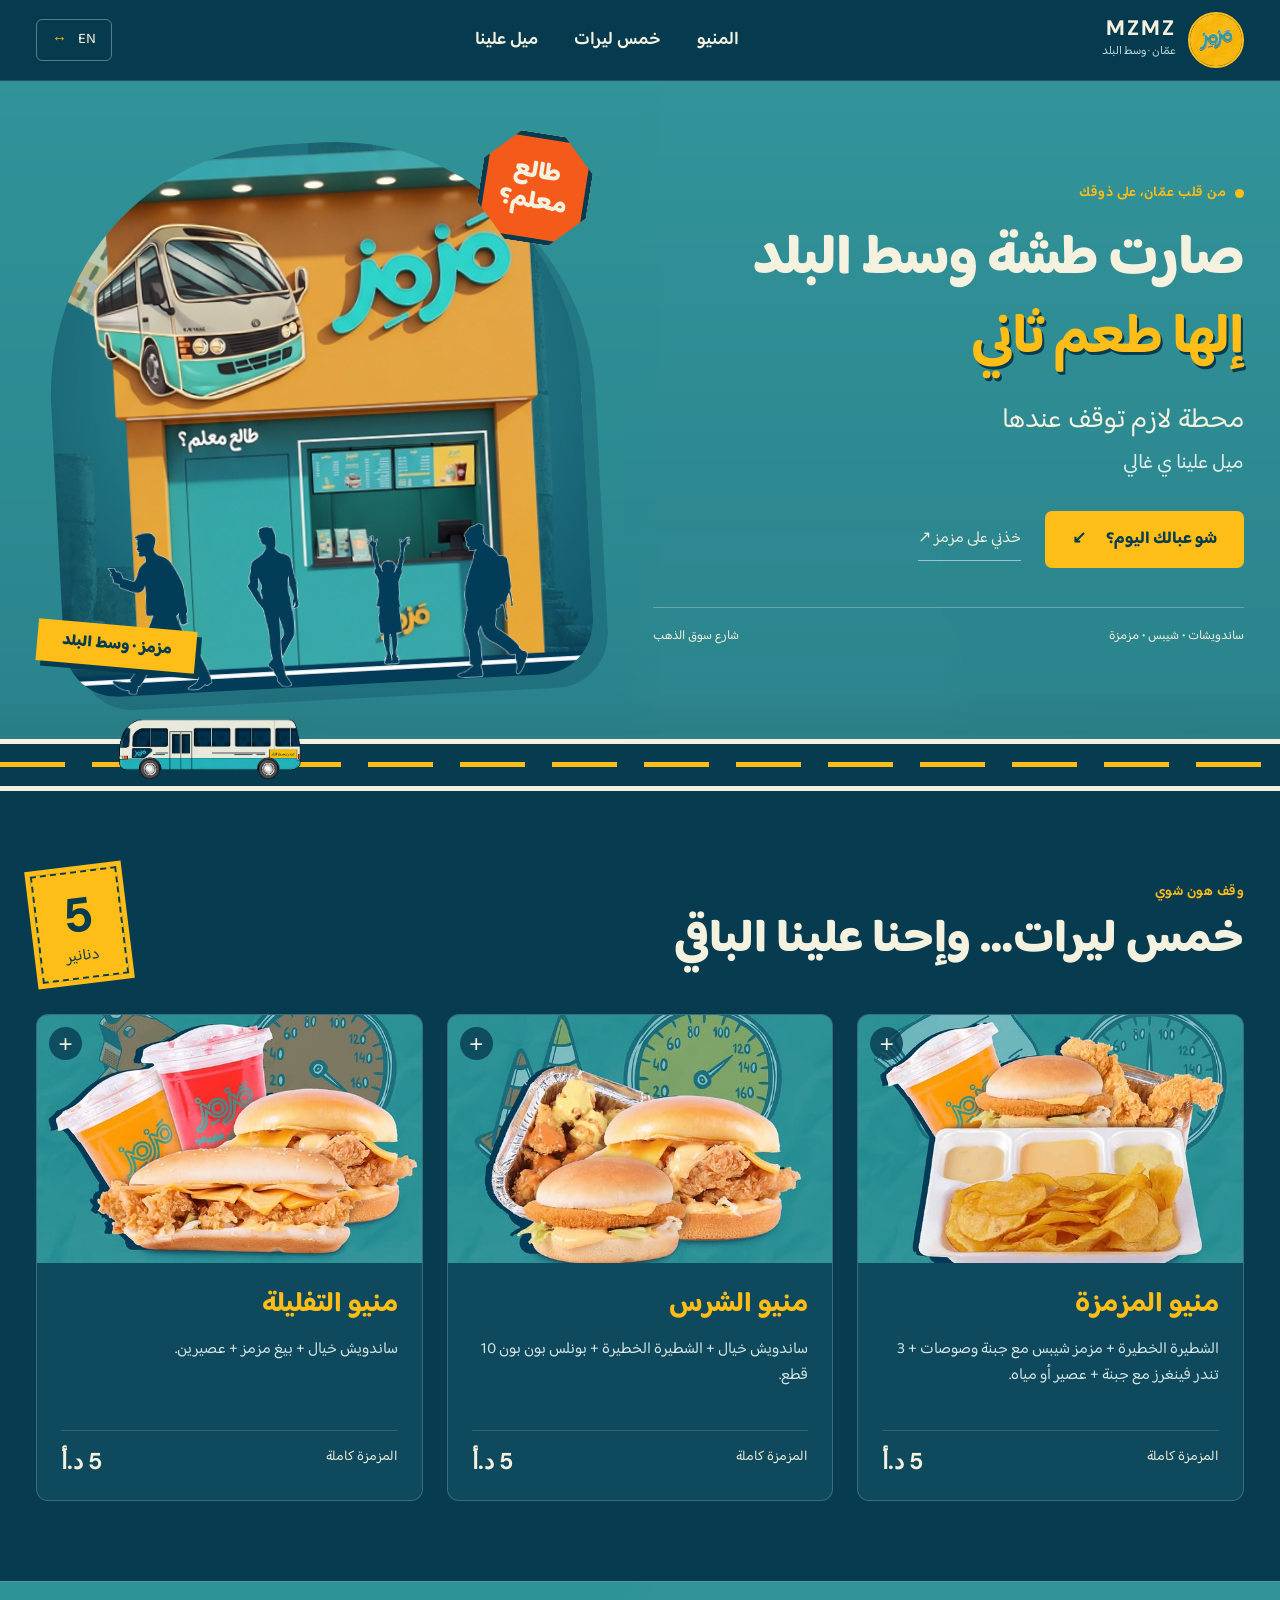
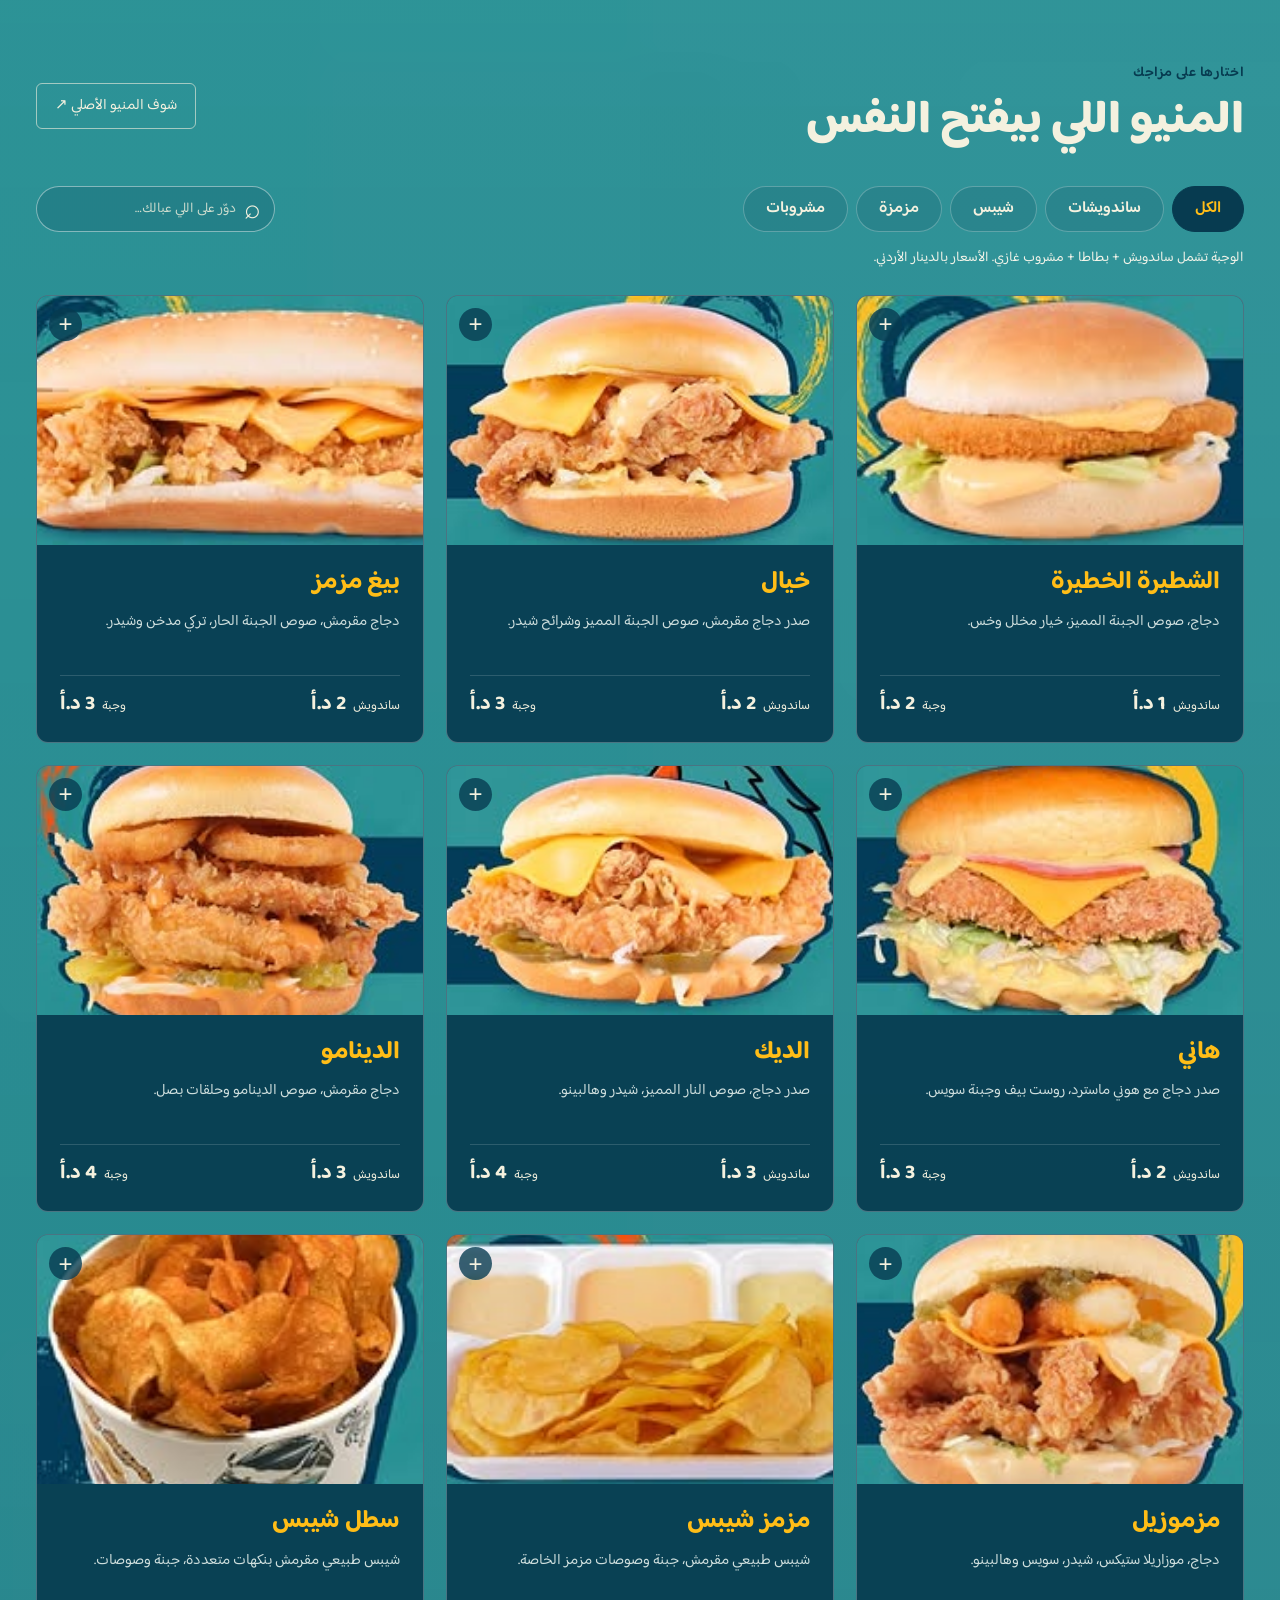
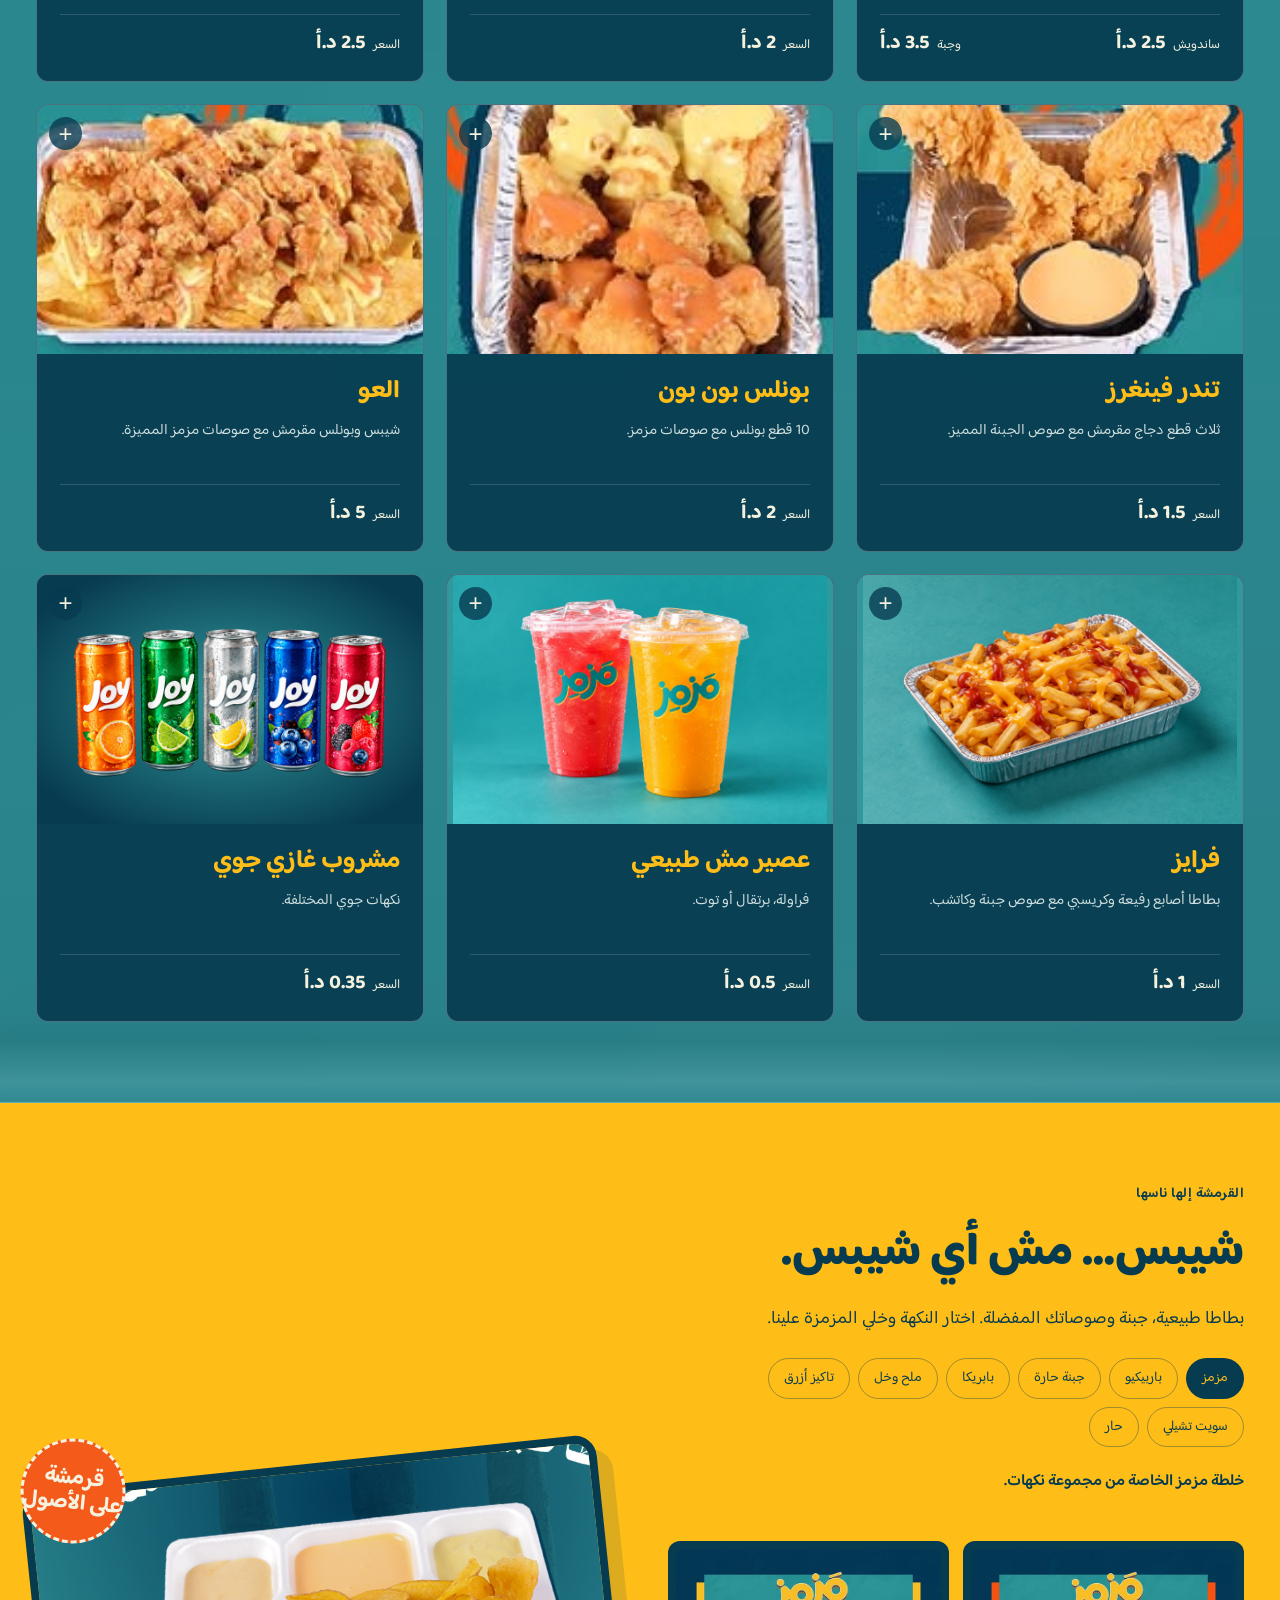
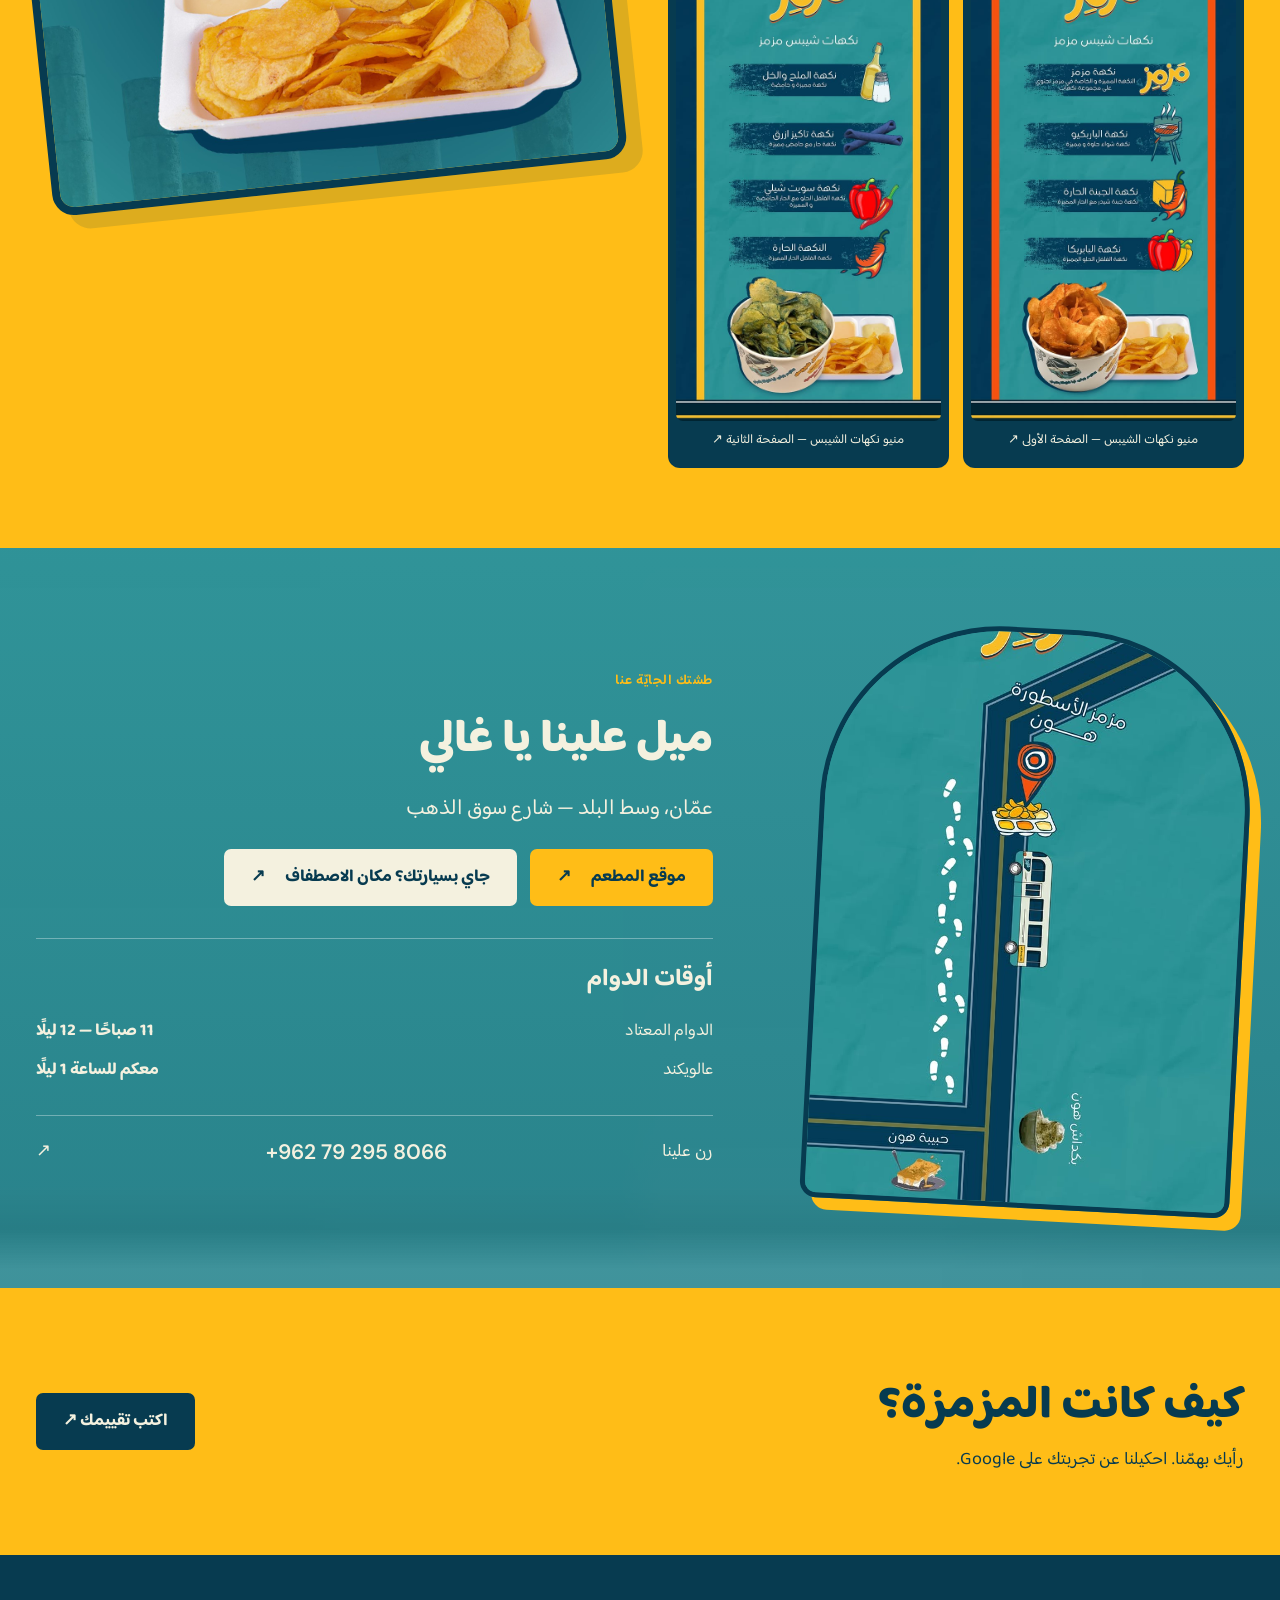
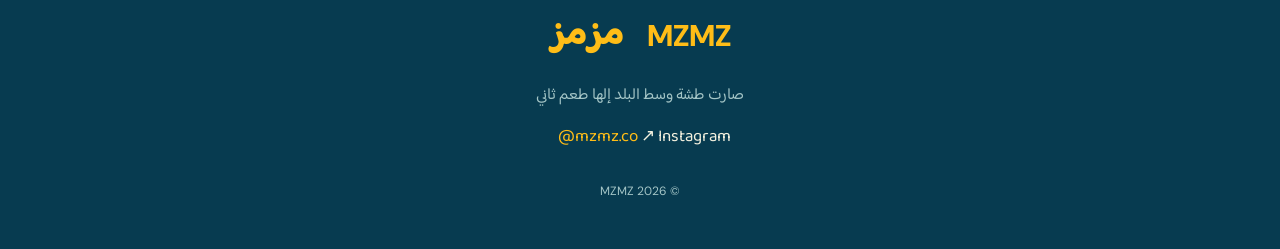
==== commit d60e9f36: "Fix product zoom, add chip flavour menus and isolate Joy cans" ====
--- a/index.html
+++ b/index.html
@@ -6,7 +6,7 @@
 <title>مزمز | محطة لازم توقف عندها</title>
 <link rel="icon" href="assets/brand.jpg"><link rel="preconnect" href="https://fonts.googleapis.com"><link rel="preconnect" href="https://fonts.gstatic.com" crossorigin>
 <link href="https://fonts.googleapis.com/css2?family=Baloo+Bhaijaan+2:wght@400;500;600;700;800&family=DM+Sans:wght@400;500;600;700;800&display=swap" rel="stylesheet">
-<link rel="stylesheet" href="style.css?v=20261005-visuals"><script src="app.js?v=20261005-visuals" defer></script>
+<link rel="stylesheet" href="style.css?v=20261006-product-zoom"><script src="app.js?v=20261006-product-zoom" defer></script>
 </head>
 <body>
 <a class="skip" href="#menu" data-ar="انتقل إلى المنيو" data-en="Skip to menu">انتقل إلى المنيو</a>
@@ -42,12 +42,12 @@
 <p class="meal-note" data-ar="الوجبة تشمل ساندويش + بطاطا + مشروب غازي. الأسعار بالدينار الأردني." data-en="Sandwich meals include fries and a soft drink. All prices are in Jordanian dinars.">الوجبة تشمل ساندويش + بطاطا + مشروب غازي. الأسعار بالدينار الأردني.</p>
 <div id="menu-grid" class="menu-grid" aria-live="polite"></div><p id="empty" hidden data-ar="ما لقينا هالصنف. جرّب اسم ثاني أو اختار الكل." data-en="No matches. Try another name or choose All.">ما لقينا هالصنف. جرّب اسم ثاني أو اختار الكل.</p>
 </section>
-<section class="flavour-section section"><div class="flavour-copy"><p class="eyebrow" data-ar="القرمشة إلها ناسها" data-en="FOR THE CRUNCH LOVERS">القرمشة إلها ناسها</p><h2 data-ar="شيبس… مش أي شيبس." data-en="Chips. With a twist.">شيبس… مش أي شيبس.</h2><p data-ar="بطاطا طبيعية، جبنة وصوصاتك المفضلة. اختار النكهة وخلي المزمزة علينا." data-en="Natural potato chips, cheese and your favourite sauces. Pick your flavour and get crunching.">بطاطا طبيعية، جبنة وصوصاتك المفضلة. اختار النكهة وخلي المزمزة علينا.</p><div id="flavours" class="flavours" role="group" aria-label="Chip flavours"></div><p id="flavour-description" aria-live="polite"></p></div><div class="chips-art"><svg viewBox="150 830 980 540" role="img" aria-label="مزمز شيبس مع الصوصات"><image href="assets/chips.jpg" width="1407" height="1760"/></svg><span class="round-label" data-ar="قرمشة\nعلى الأصول" data-en="FRESH\nCRUNCH">قرمشة<br>على الأصول</span></div></section>
+<section class="flavour-section section"><div class="flavour-copy"><p class="eyebrow" data-ar="القرمشة إلها ناسها" data-en="FOR THE CRUNCH LOVERS">القرمشة إلها ناسها</p><h2 data-ar="شيبس… مش أي شيبس." data-en="Chips. With a twist.">شيبس… مش أي شيبس.</h2><p data-ar="بطاطا طبيعية، جبنة وصوصاتك المفضلة. اختار النكهة وخلي المزمزة علينا." data-en="Natural potato chips, cheese and your favourite sauces. Pick your flavour and get crunching.">بطاطا طبيعية، جبنة وصوصاتك المفضلة. اختار النكهة وخلي المزمزة علينا.</p><div id="flavours" class="flavours" role="group" aria-label="Chip flavours"></div><p id="flavour-description" aria-live="polite"></p><div class="flavour-menu" aria-label="منيو نكهات الشيبس / Chip flavour menu"><button class="flavour-page" data-photo="flavors-a" data-caption="منيو نكهات الشيبس — الصفحة الأولى / Chip flavour menu — page 1" aria-label="منيو نكهات الشيبس — الصفحة الأولى / Chip flavour menu — page 1"><img src="assets/flavors-a.jpg" alt="منيو نكهات الشيبس — الصفحة الأولى" width="640" height="1138" loading="lazy"><span data-ar="منيو نكهات الشيبس — الصفحة الأولى ↗" data-en="Chip flavour menu — page 1 ↗">منيو نكهات الشيبس — الصفحة الأولى ↗</span></button><button class="flavour-page" data-photo="flavors-b" data-caption="منيو نكهات الشيبس — الصفحة الثانية / Chip flavour menu — page 2" aria-label="منيو نكهات الشيبس — الصفحة الثانية / Chip flavour menu — page 2"><img src="assets/flavors-b.jpg" alt="منيو نكهات الشيبس — الصفحة الثانية" width="640" height="1138" loading="lazy"><span data-ar="منيو نكهات الشيبس — الصفحة الثانية ↗" data-en="Chip flavour menu — page 2 ↗">منيو نكهات الشيبس — الصفحة الثانية ↗</span></button></div></div><div class="chips-art"><svg viewBox="150 830 980 540" role="img" aria-label="مزمز شيبس مع الصوصات"><image href="assets/chips.jpg" width="1407" height="1760"/></svg><span class="round-label" data-ar="قرمشة\nعلى الأصول" data-en="FRESH\nCRUNCH">قرمشة<br>على الأصول</span></div></section>
 <section id="visit" class="section visit-section paper"><div class="visit-art"><img src="assets/map-art.jpg" alt="رسم إرشادي لموقع مزمز في وسط البلد" loading="lazy" width="640" height="1138"></div><div class="visit-copy"><p class="eyebrow" data-ar="طشتك الجايّة عنا" data-en="YOUR NEXT DOWNTOWN STOP">طشتك الجايّة عنا</p><h2 data-ar="ميل علينا يا غالي" data-en="Come on over.">ميل علينا يا غالي</h2><p class="address" data-ar="عمّان، وسط البلد — شارع سوق الذهب" data-en="Gold Souk Street, Downtown Amman">عمّان، وسط البلد — شارع سوق الذهب</p><div class="visit-links"><a class="btn yellow" href="https://maps.app.goo.gl/1GzGsH1aQZmYkQis6?g_st=ac" target="_blank" rel="noopener"><span data-ar="موقع المطعم" data-en="Restaurant directions">موقع المطعم</span> ↗</a><a class="btn light" href="https://maps.app.goo.gl/khNb3M5Xykxi6mWMA?g_st=ac" target="_blank" rel="noopener"><span data-ar="جاي بسيارتك؟ مكان الاصطفاف" data-en="Driving? Find parking">جاي بسيارتك؟ مكان الاصطفاف</span> ↗</a></div><div class="hours"><h3 data-ar="أوقات الدوام" data-en="Opening hours">أوقات الدوام</h3><p><span data-ar="الدوام المعتاد" data-en="Regular hours">الدوام المعتاد</span><b data-ar="11 صباحًا — 12 ليلًا" data-en="11 AM — midnight">11 صباحًا — 12 ليلًا</b></p><p><span data-ar="عالويكند" data-en="Weekends">عالويكند</span><b data-ar="معكم للساعة 1 ليلًا" data-en="Open until 1 AM">معكم للساعة 1 ليلًا</b></p></div><a class="phone" href="tel:+962792958066"><span data-ar="رن علينا" data-en="Give us a call">رن علينا</span><b dir="ltr">+962 79 295 8066</b> ↗</a></div></section>
 <section class="review-section section"><div><h2 data-ar="كيف كانت المزمزة؟" data-en="How was your MZMZ stop?">كيف كانت المزمزة؟</h2><p data-ar="رأيك بهمّنا. احكيلنا عن تجربتك على Google." data-en="We'd love to hear about your visit. Leave your review on Google.">رأيك بهمّنا. احكيلنا عن تجربتك على Google.</p></div><a class="btn navy" href="https://search.google.com/local/writereview?placeid=ChIJUQv2_d9fGxURoTTjU7AlyJw" target="_blank" rel="noopener" data-ar="اكتب تقييمك ↗" data-en="Leave a review ↗">اكتب تقييمك ↗</a></section>
 </main>
 <footer><a class="footer-logo" href="#home">MZMZ<span data-ar="مزمز" data-en="مزمز">مزمز</span></a><p data-ar="صارت طشة وسط البلد إلها طعم ثاني" data-en="A whole new flavour to downtown Amman.">صارت طشة وسط البلد إلها طعم ثاني</p><a href="https://www.instagram.com/mzmz.co/" target="_blank" rel="noopener">Instagram ↗ <span dir="ltr">@mzmz.co</span></a><small>© <span id="year"></span> MZMZ</small></footer>
 <div class="mobile-dock"><a href="#menu" data-ar="المنيو" data-en="Menu">المنيو</a><a href="tel:+962792958066" data-ar="اتصل فينا" data-en="Call us">اتصل فينا</a><a href="#visit" data-ar="الموقع والاصطفاف" data-en="Directions & parking">الموقع والاصطفاف</a></div>
-<dialog id="photo-dialog"><button class="close-dialog" type="button" aria-label="إغلاق / Close">×</button><img id="dialog-image" alt=""><p id="dialog-caption"></p></dialog>
+<dialog id="photo-dialog" aria-labelledby="dialog-caption"><button class="close-dialog" type="button" aria-label="إغلاق / Close">×</button><div id="dialog-product" hidden></div><img id="dialog-image" alt=""><p id="dialog-caption"></p></dialog>
 </body></html>
 
--- a/style.css
+++ b/style.css
@@ -4,3 +4,18 @@
 
 /* Standalone product photography: show the entire drink or plate. */
 .food-visual .product-photo{display:block;width:100%;height:auto;aspect-ratio:1.55;object-fit:contain;background:#31999d;transition:transform .35s}.food-visual:hover .product-photo{transform:scale(1.025)}.road-bus{object-fit:contain;height:auto;bottom:3px}@media(max-width:680px){.food-visual .product-photo{aspect-ratio:1.25}.road-bus{height:auto}}
+
+/* Keep enlarged products inside their original crop; menu sheets remain complete. */
+#dialog-product{width:min(760px,80vw);clear:both}
+#dialog-product svg{display:block;width:100%;height:auto;margin:auto;overflow:hidden;background:var(--navy);border-radius:10px}
+#dialog-image[hidden],#dialog-product[hidden]{display:none}
+.flavour-menu{display:grid;grid-template-columns:repeat(2,minmax(0,1fr));gap:14px;margin-top:22px}
+.flavour-page{padding:7px;border:1px solid #073b5040;border-radius:12px;background:var(--navy);color:var(--cream);cursor:zoom-in;overflow:hidden}
+.flavour-page img{display:block;width:100%;height:auto;border-radius:7px}
+.flavour-page span{display:block;padding:10px 4px;font-size:13px;line-height:1.5}
+.flavour-page:hover{box-shadow:0 5px 16px #073b5030}
+.flavour-page:focus-visible{outline:3px solid var(--orange);outline-offset:4px}
+
+[data-photo="joy-cans"]{background:radial-gradient(ellipse at center,#31999d 0%,var(--navy) 85%)}
+[data-photo="joy-cans"] .product-photo{background:transparent;padding:12px}
+#dialog-image[src$="joy-cans.png"]{background:radial-gradient(ellipse at center,#31999d,var(--navy));border-radius:12px}
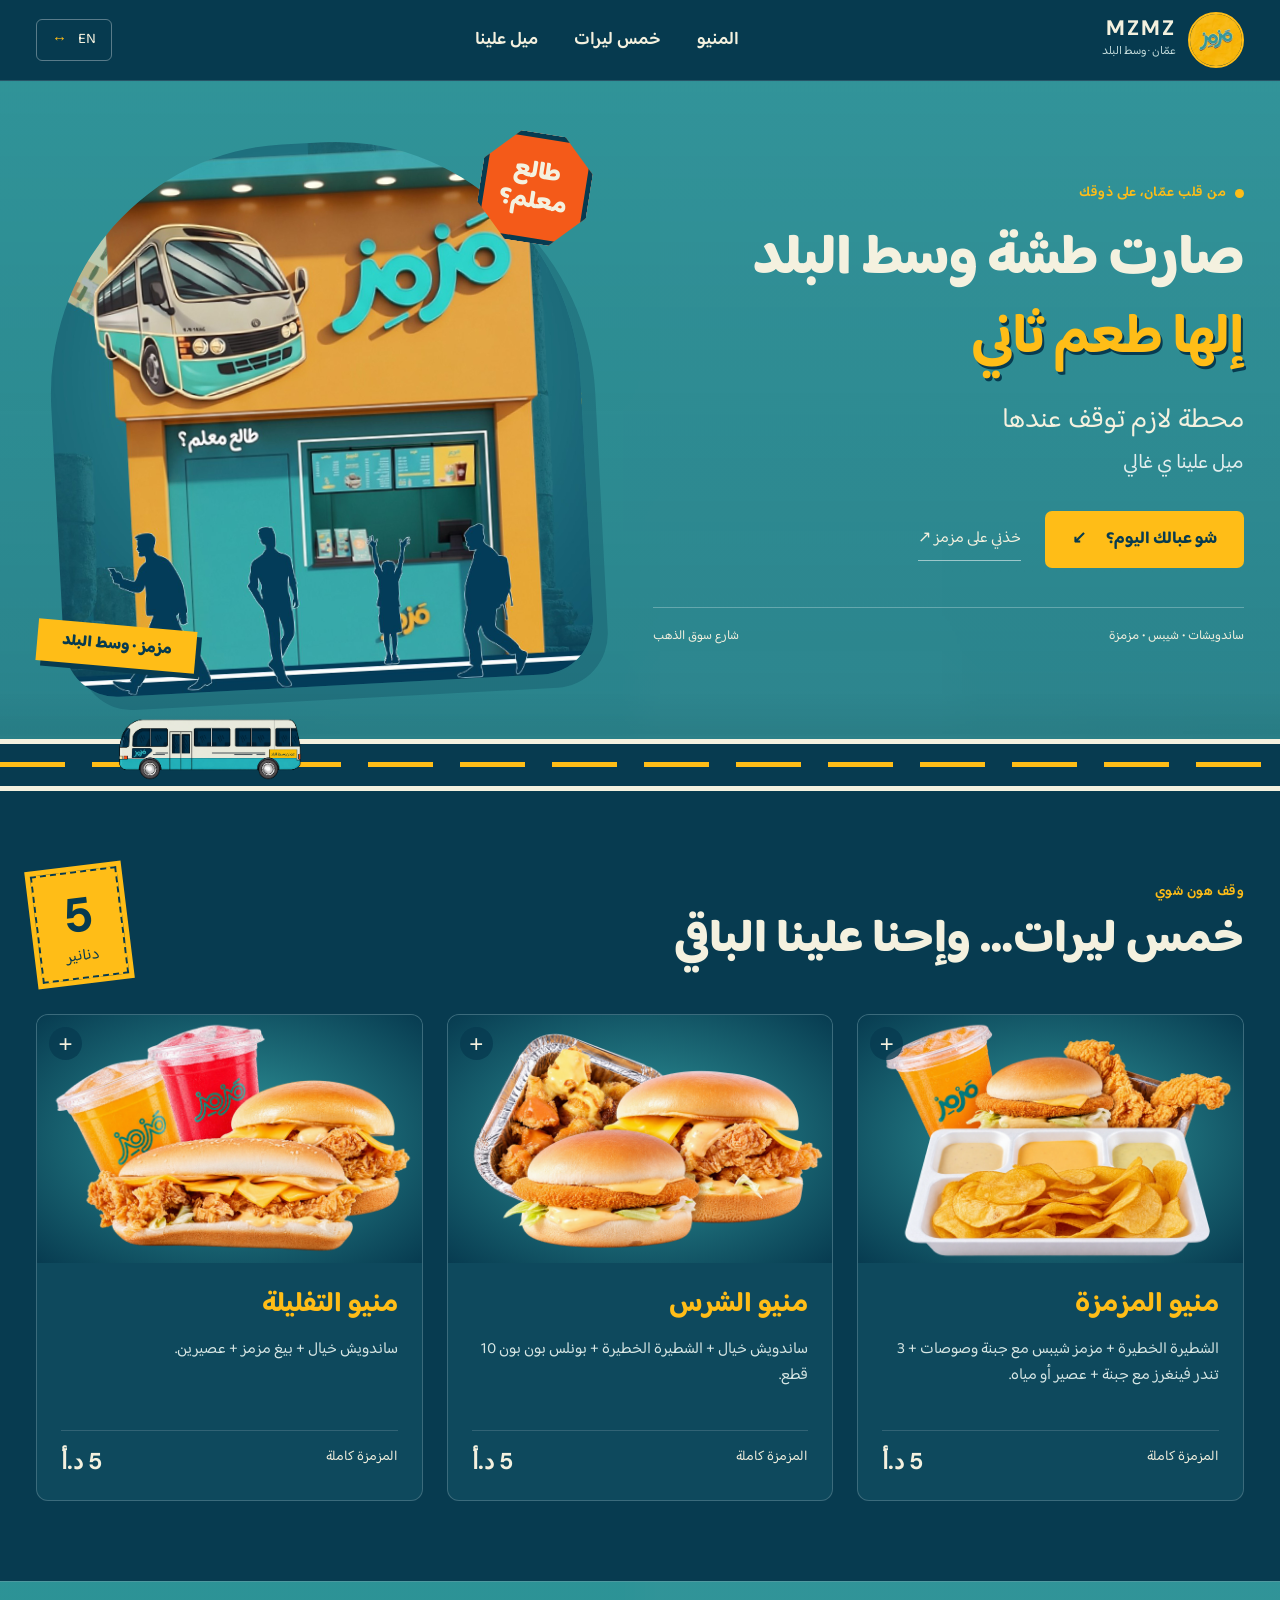
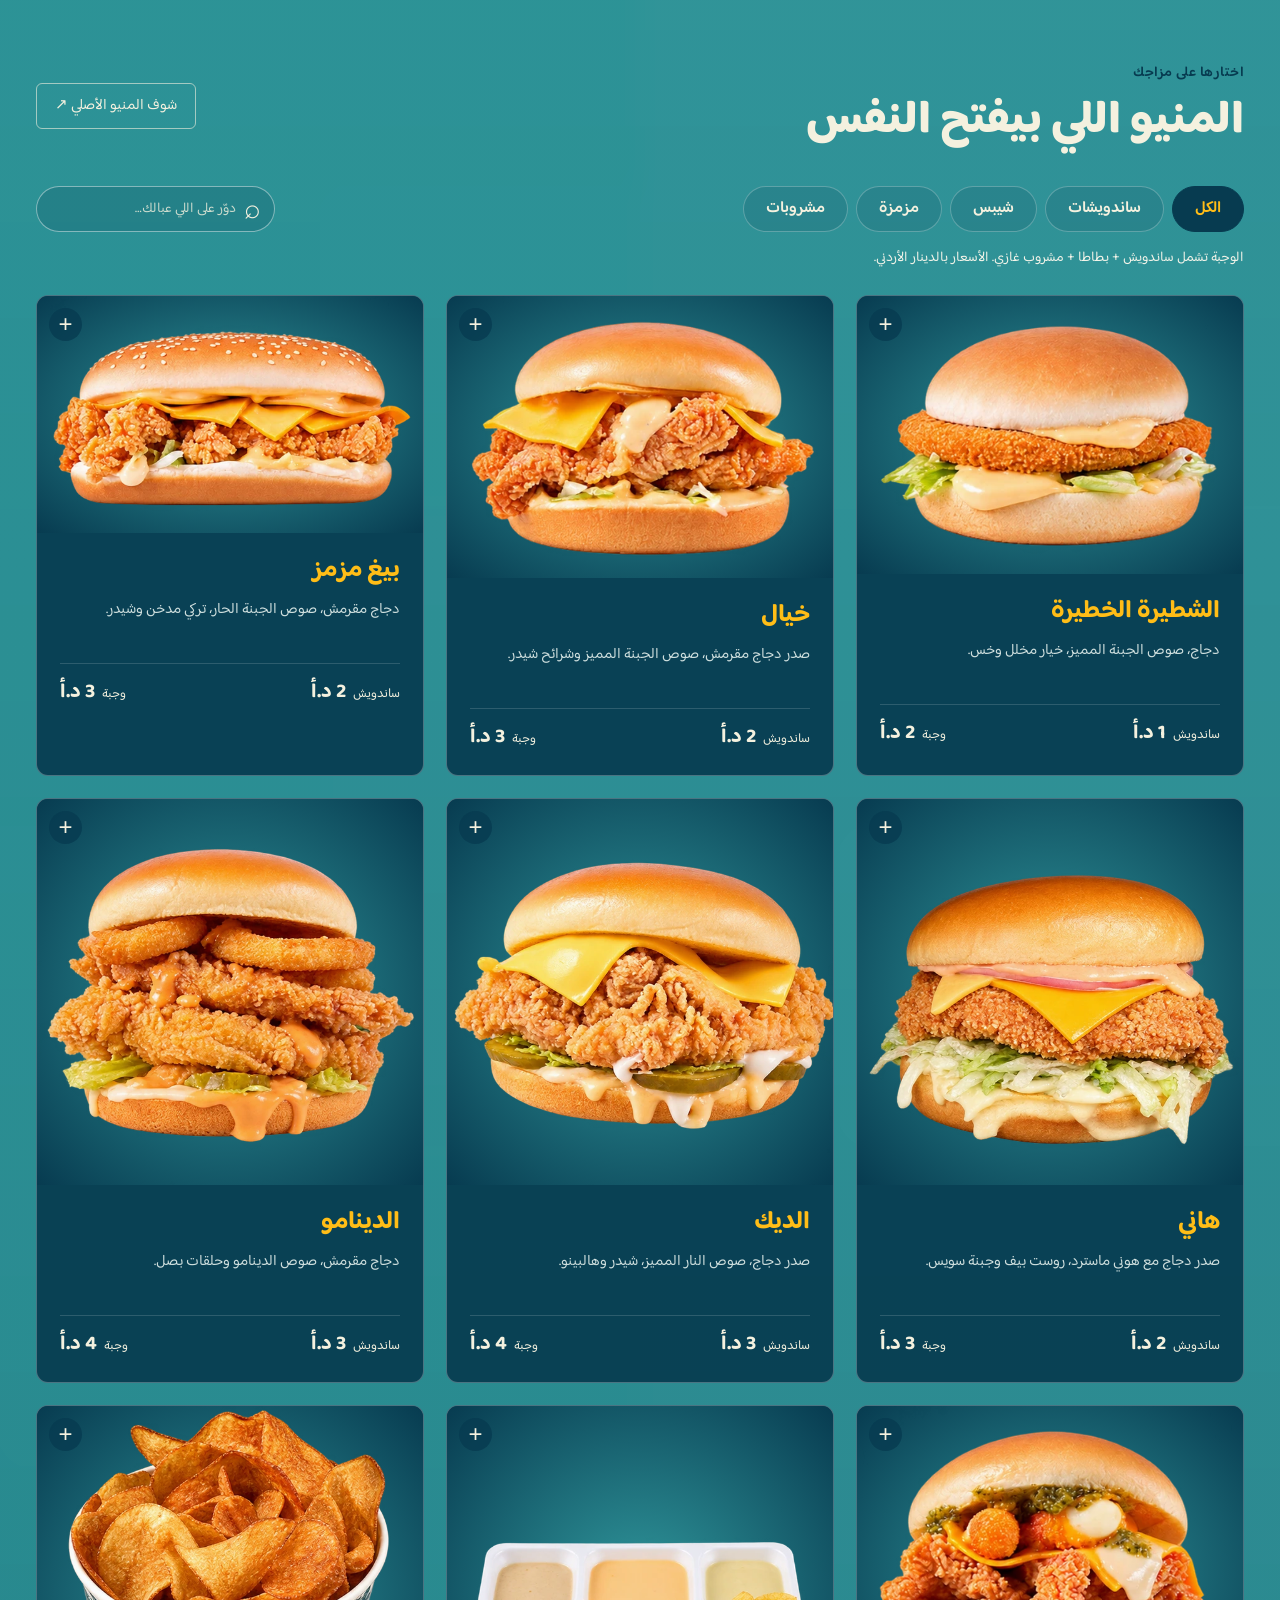
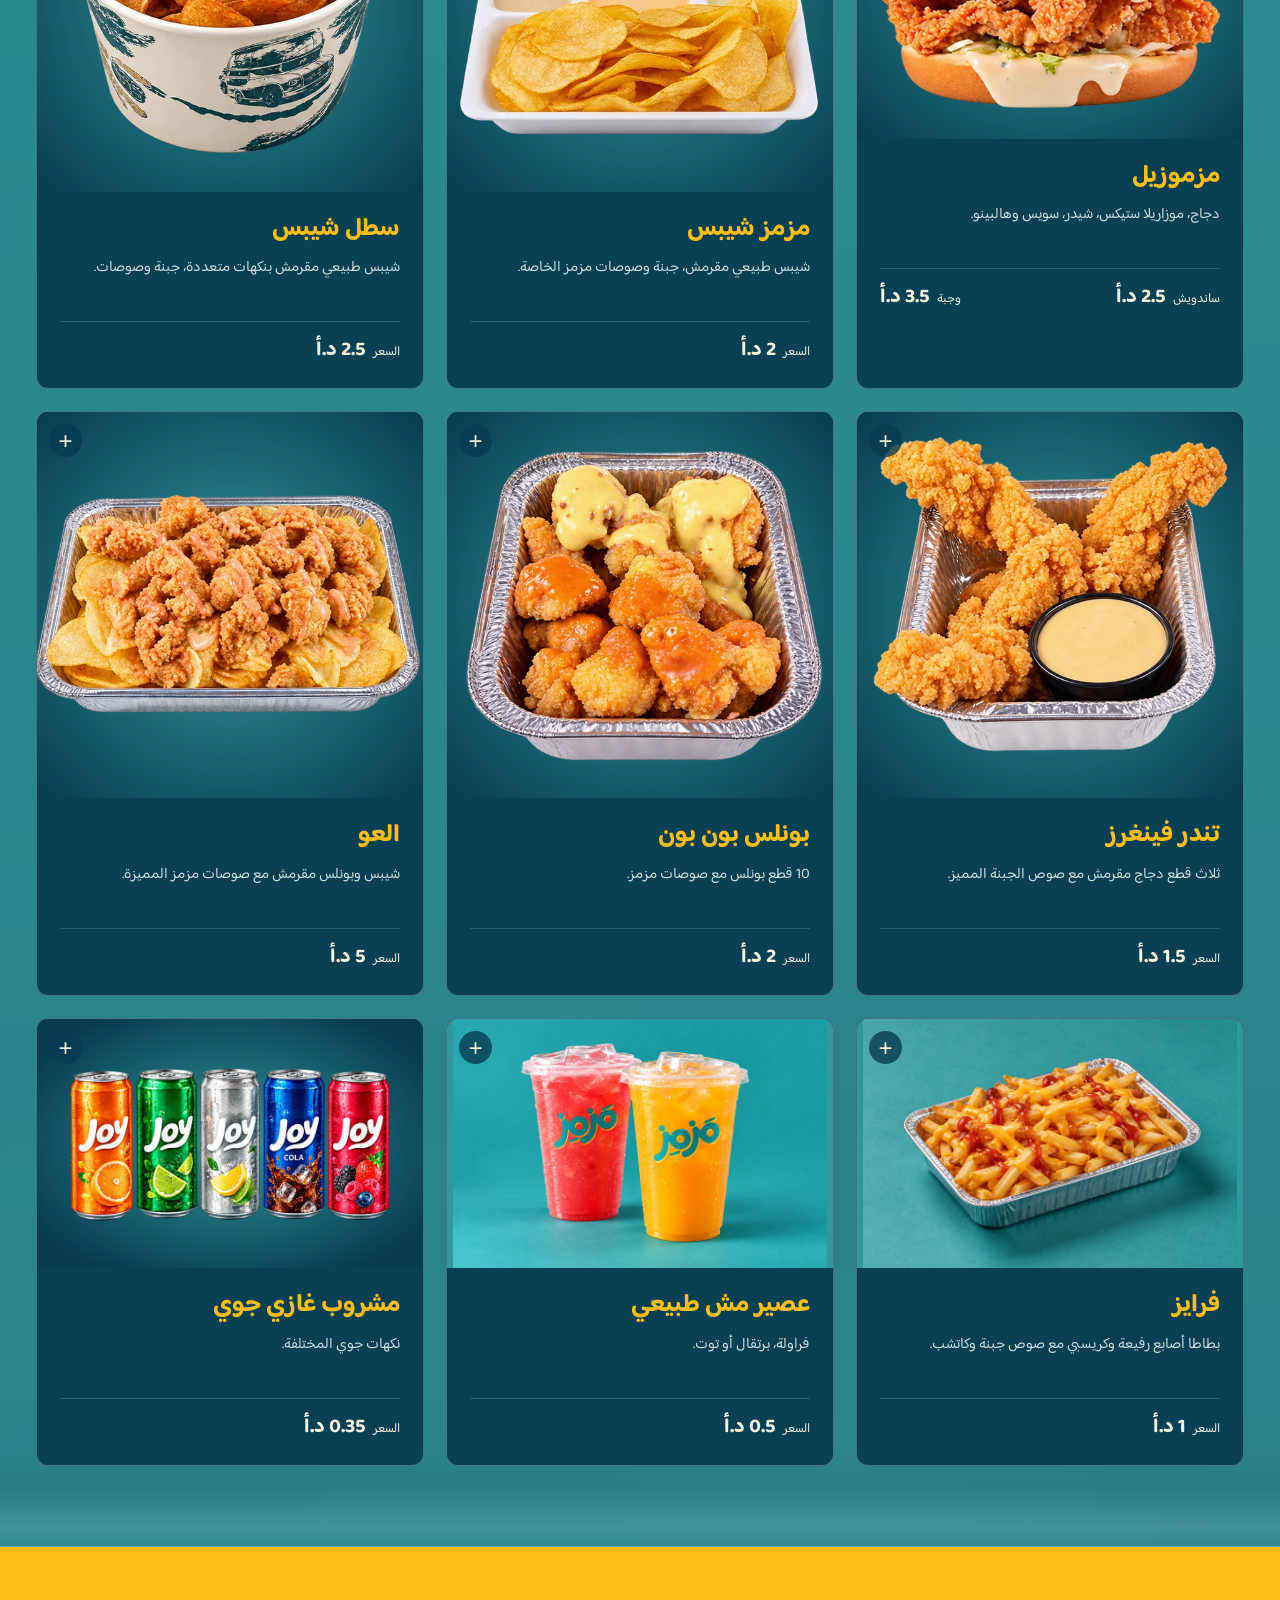
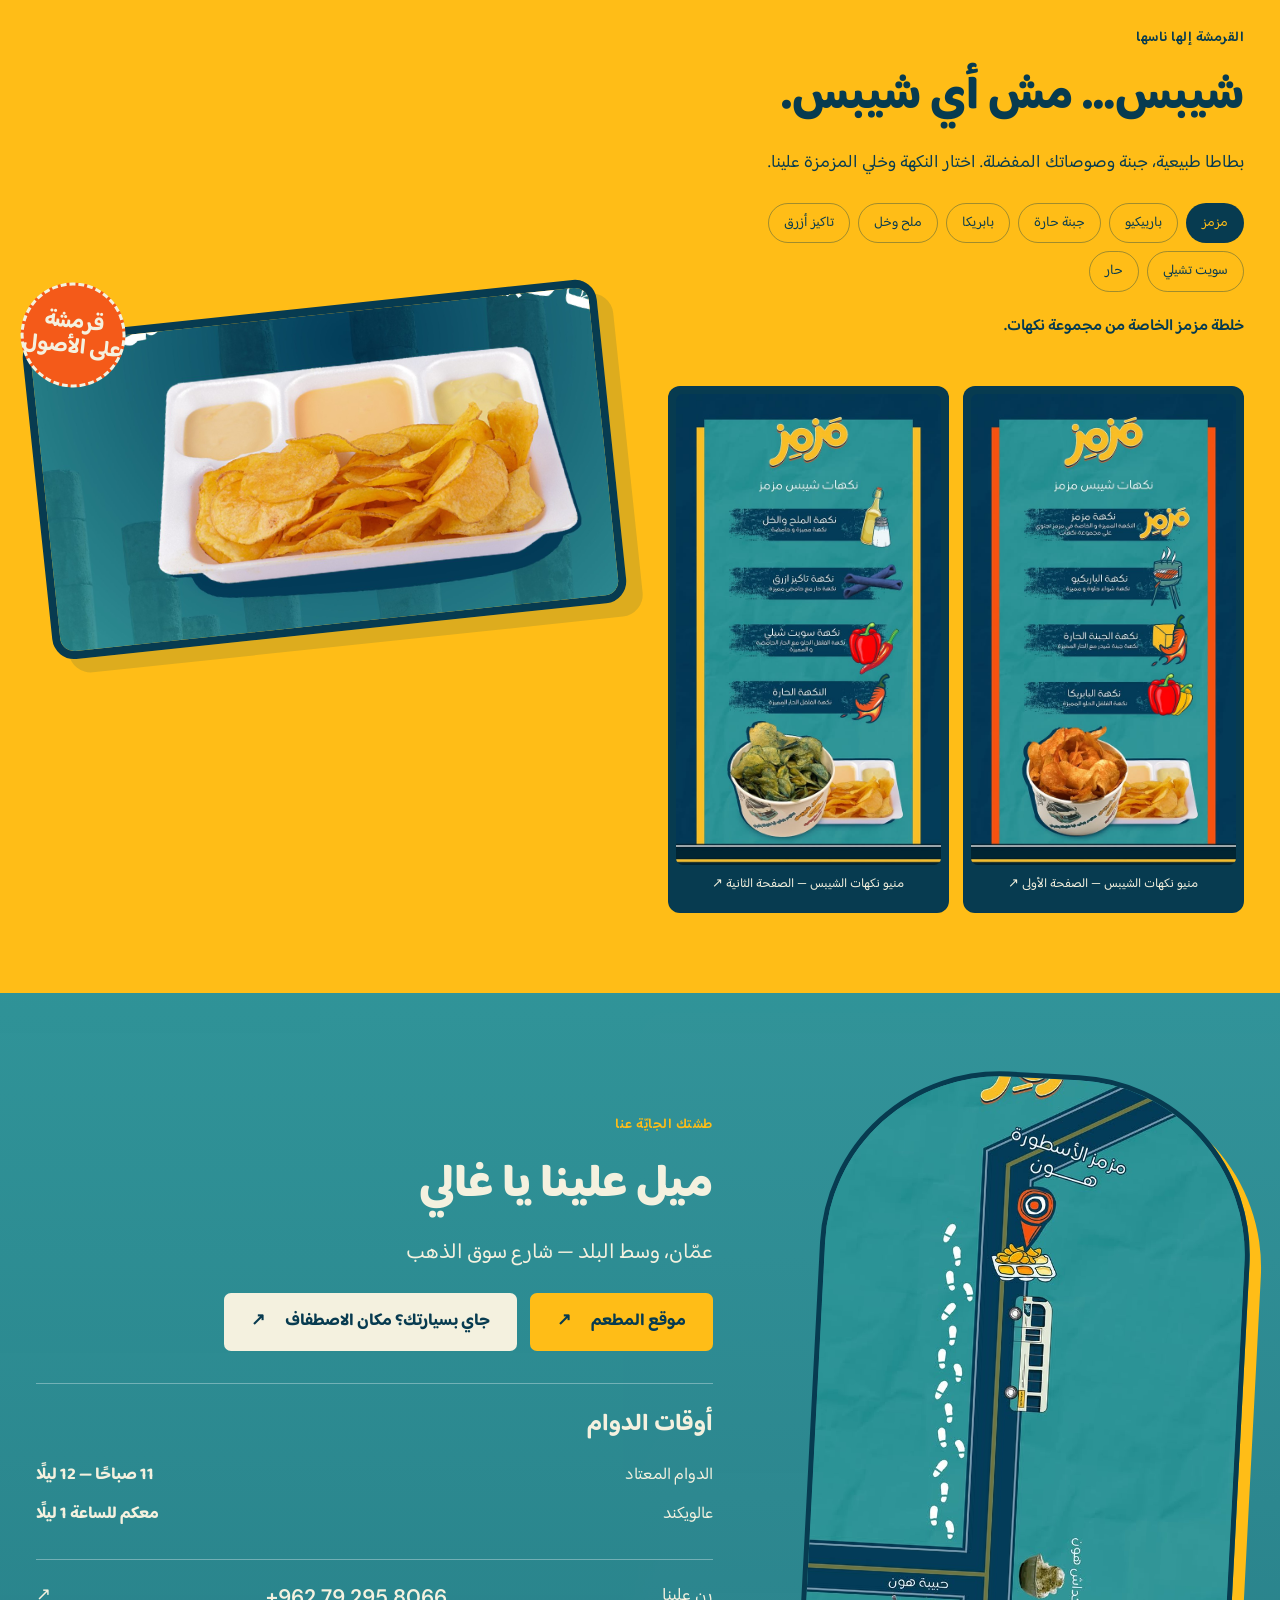
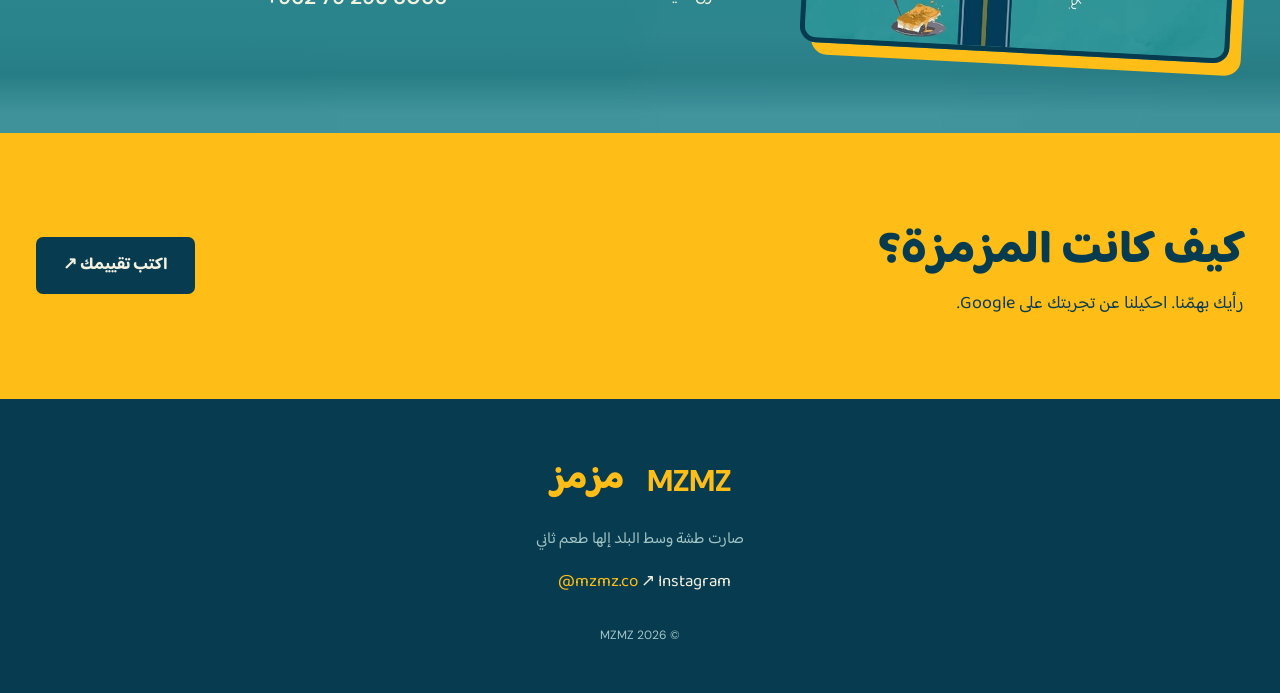
==== commit 58c7b193: "Improve product image clarity and change blue Joy can to cola" ====
--- a/index.html
+++ b/index.html
@@ -6,7 +6,7 @@
 <title>مزمز | محطة لازم توقف عندها</title>
 <link rel="icon" href="assets/brand.jpg"><link rel="preconnect" href="https://fonts.googleapis.com"><link rel="preconnect" href="https://fonts.gstatic.com" crossorigin>
 <link href="https://fonts.googleapis.com/css2?family=Baloo+Bhaijaan+2:wght@400;500;600;700;800&family=DM+Sans:wght@400;500;600;700;800&display=swap" rel="stylesheet">
-<link rel="stylesheet" href="style.css?v=20261006-product-zoom"><script src="app.js?v=20261006-product-zoom" defer></script>
+<link rel="stylesheet" href="style.css?v=20261006-hd-cola"><script src="app.js?v=20261006-hd-cola" defer></script>
 </head>
 <body>
 <a class="skip" href="#menu" data-ar="انتقل إلى المنيو" data-en="Skip to menu">انتقل إلى المنيو</a>
--- a/style.css
+++ b/style.css
@@ -16,6 +16,12 @@
 .flavour-page:hover{box-shadow:0 5px 16px #073b5030}
 .flavour-page:focus-visible{outline:3px solid var(--orange);outline-offset:4px}
 
-[data-photo="joy-cans"]{background:radial-gradient(ellipse at center,#31999d 0%,var(--navy) 85%)}
-[data-photo="joy-cans"] .product-photo{background:transparent;padding:12px}
-#dialog-image[src$="joy-cans.png"]{background:radial-gradient(ellipse at center,#31999d,var(--navy));border-radius:12px}
+[data-photo="joy-cola-hd"]{background:radial-gradient(ellipse at center,#31999d 0%,var(--navy) 85%)}
+[data-photo="joy-cola-hd"] .product-photo{background:transparent;padding:12px}
+#dialog-image[src$="joy-cola-hd.webp"]{background:radial-gradient(ellipse at center,#31999d,var(--navy));border-radius:12px}
+
+/* High-resolution product sheets use a complete quadrant per item. */
+.food-visual:has(image[href$="-hd.webp"]){background:radial-gradient(ellipse at center,#31999d,var(--navy))}
+.food-visual svg:has(image[href$="-hd.webp"]){aspect-ratio:1}
+.combo-img .product-photo{background:radial-gradient(ellipse at center,#31999d,var(--navy));object-fit:contain}
+@media(max-width:680px){.combo-img .product-photo{height:100%;aspect-ratio:auto;min-height:240px}}
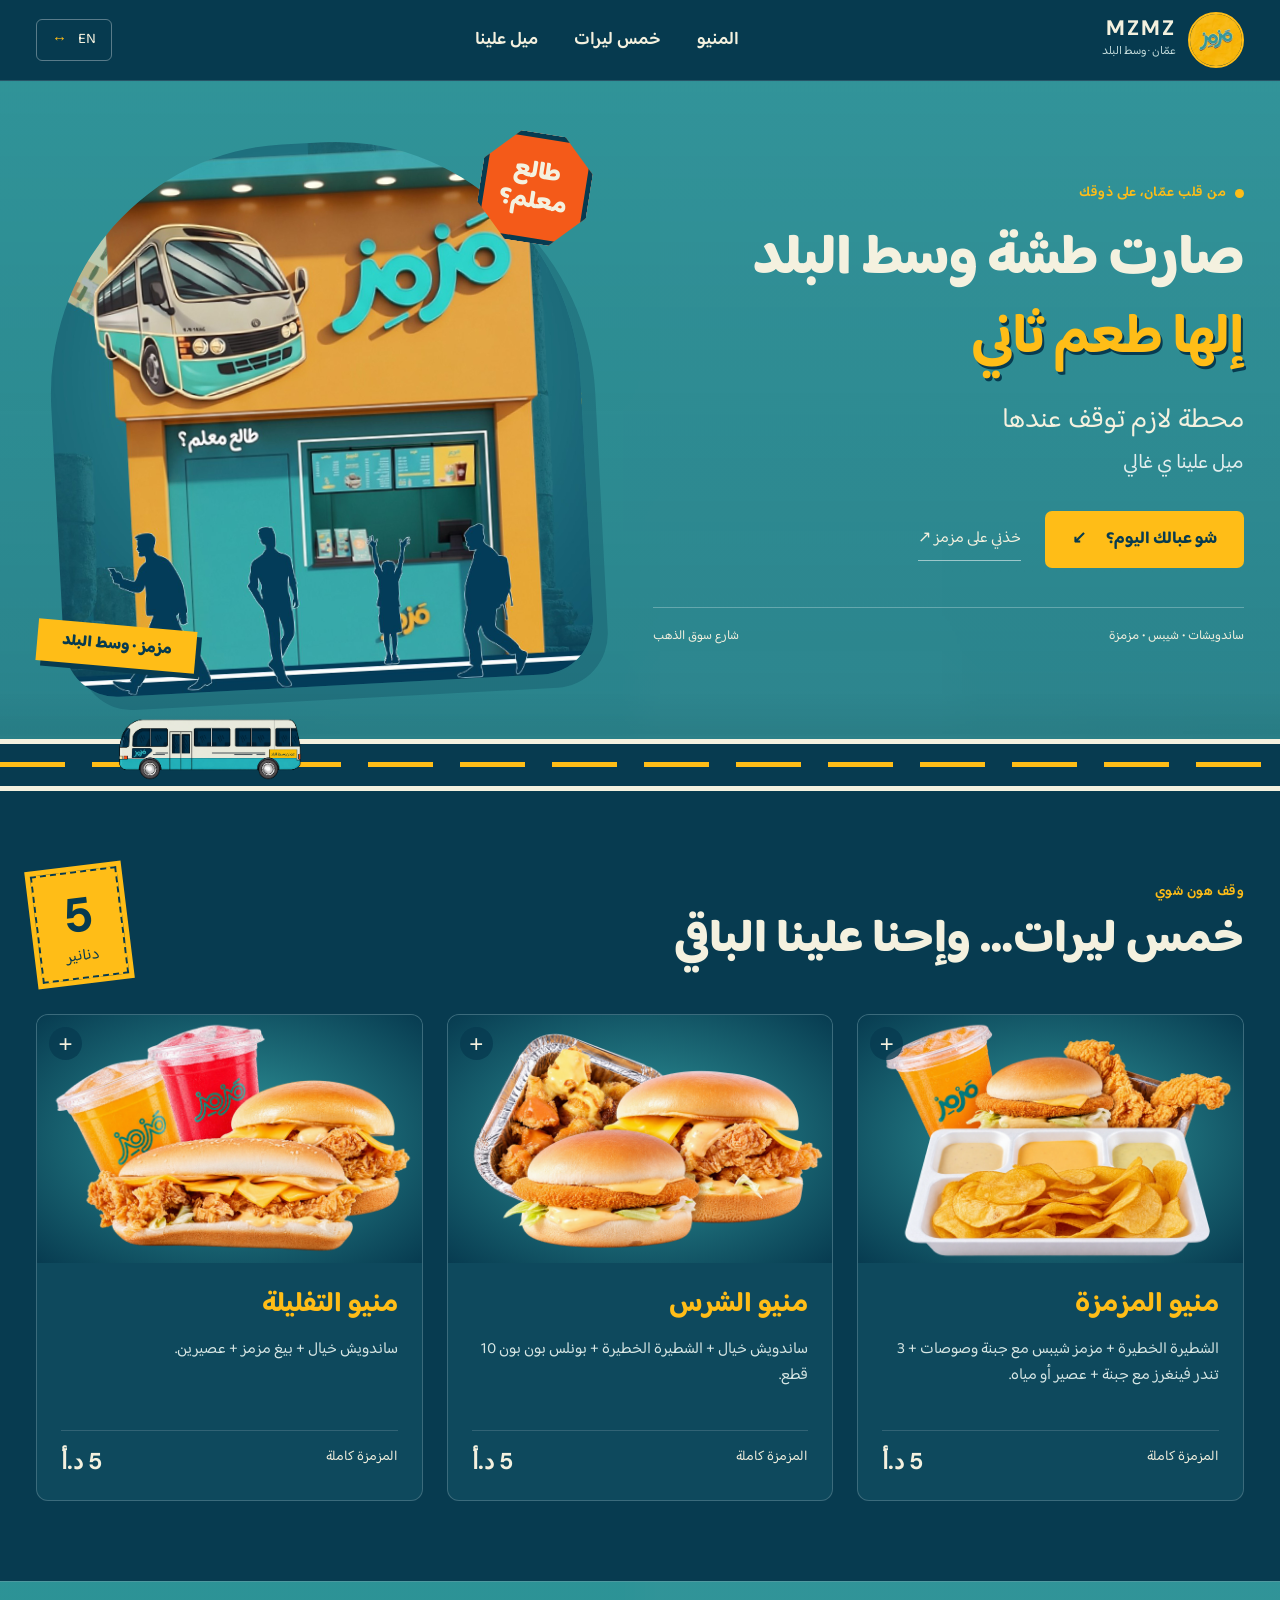
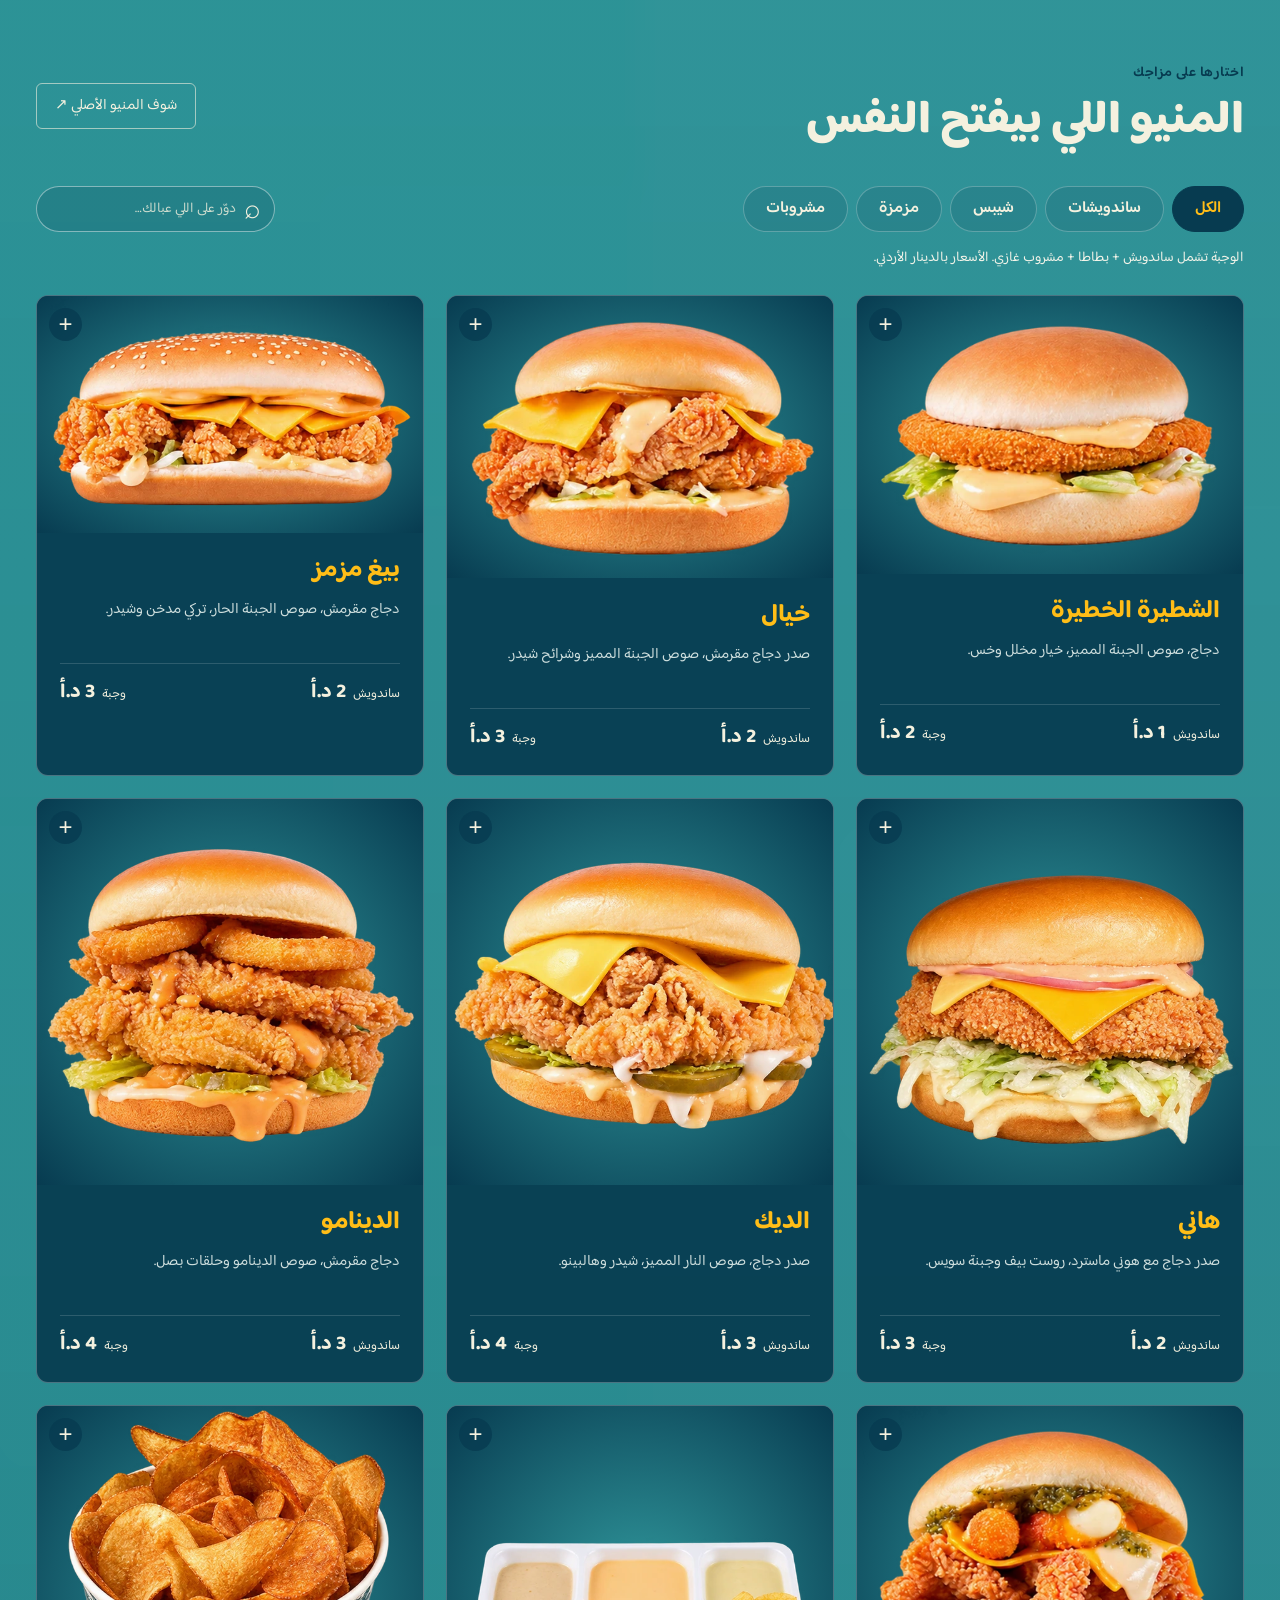
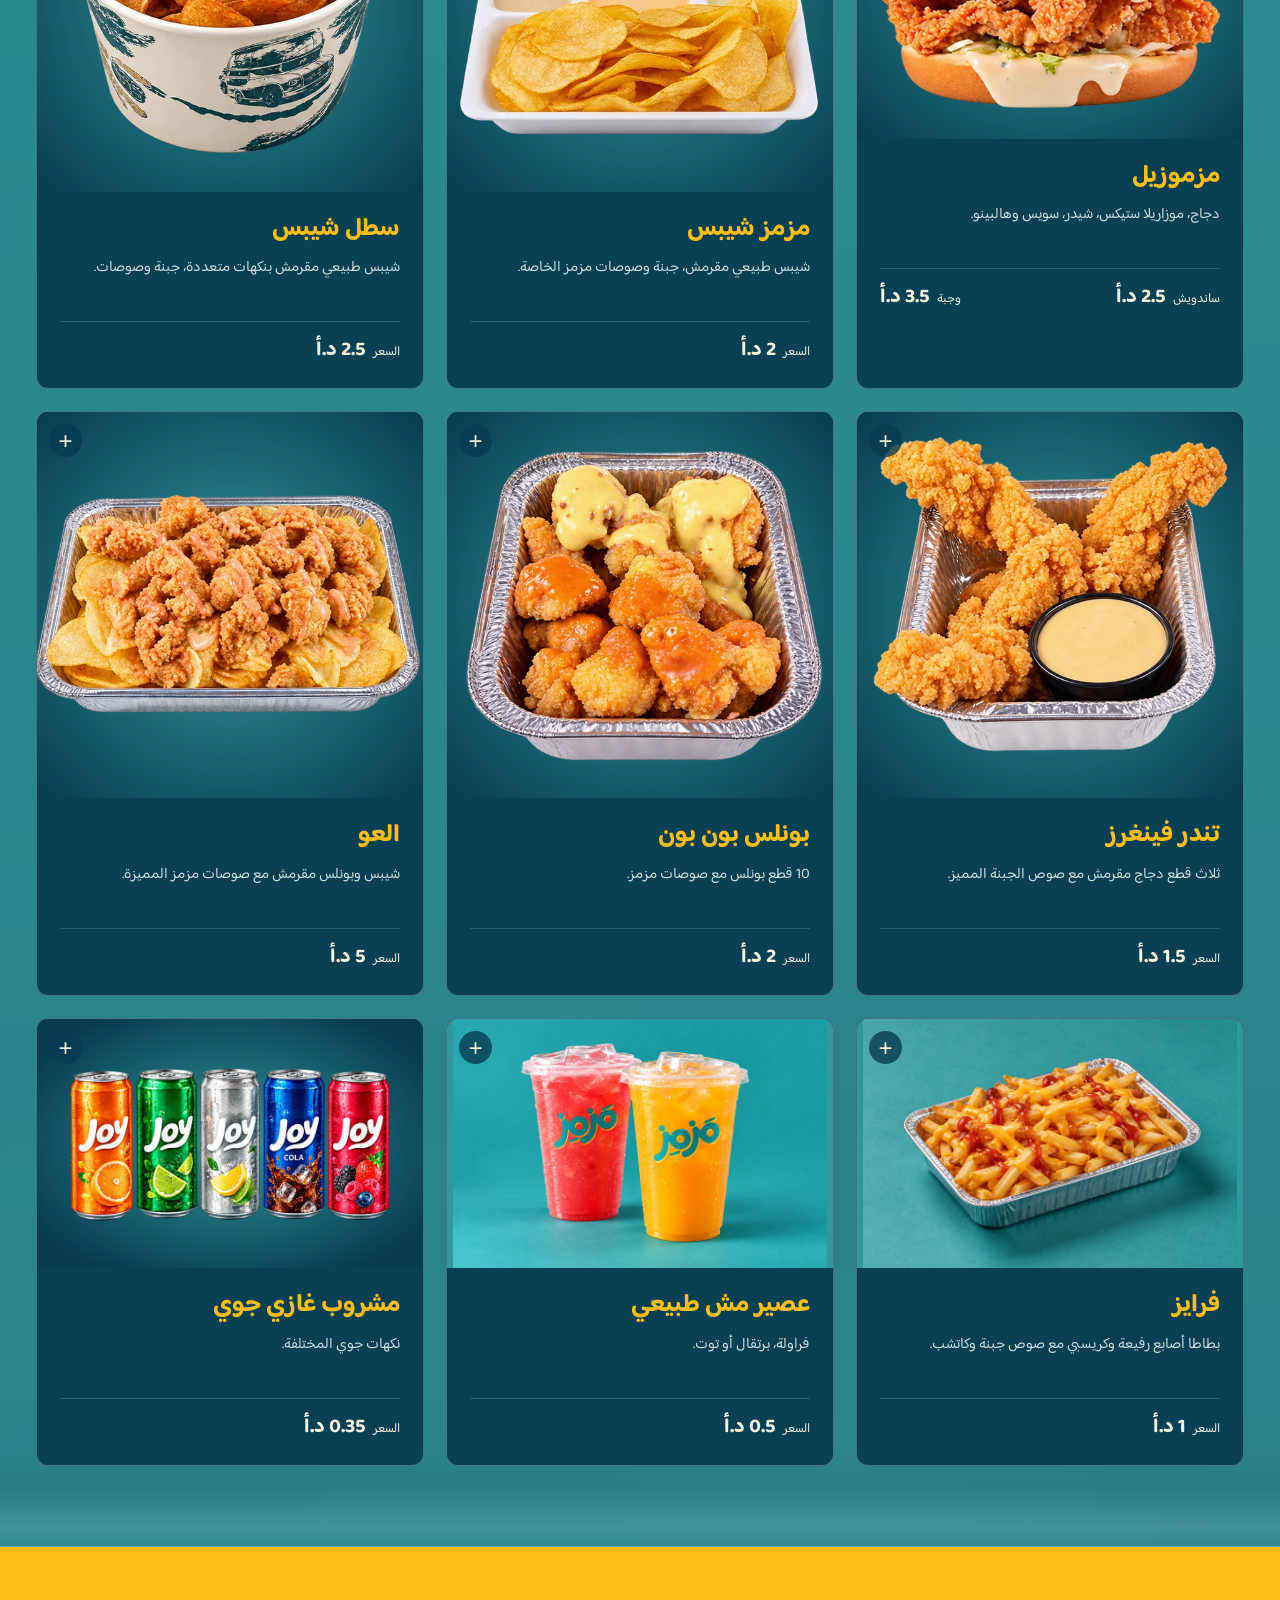
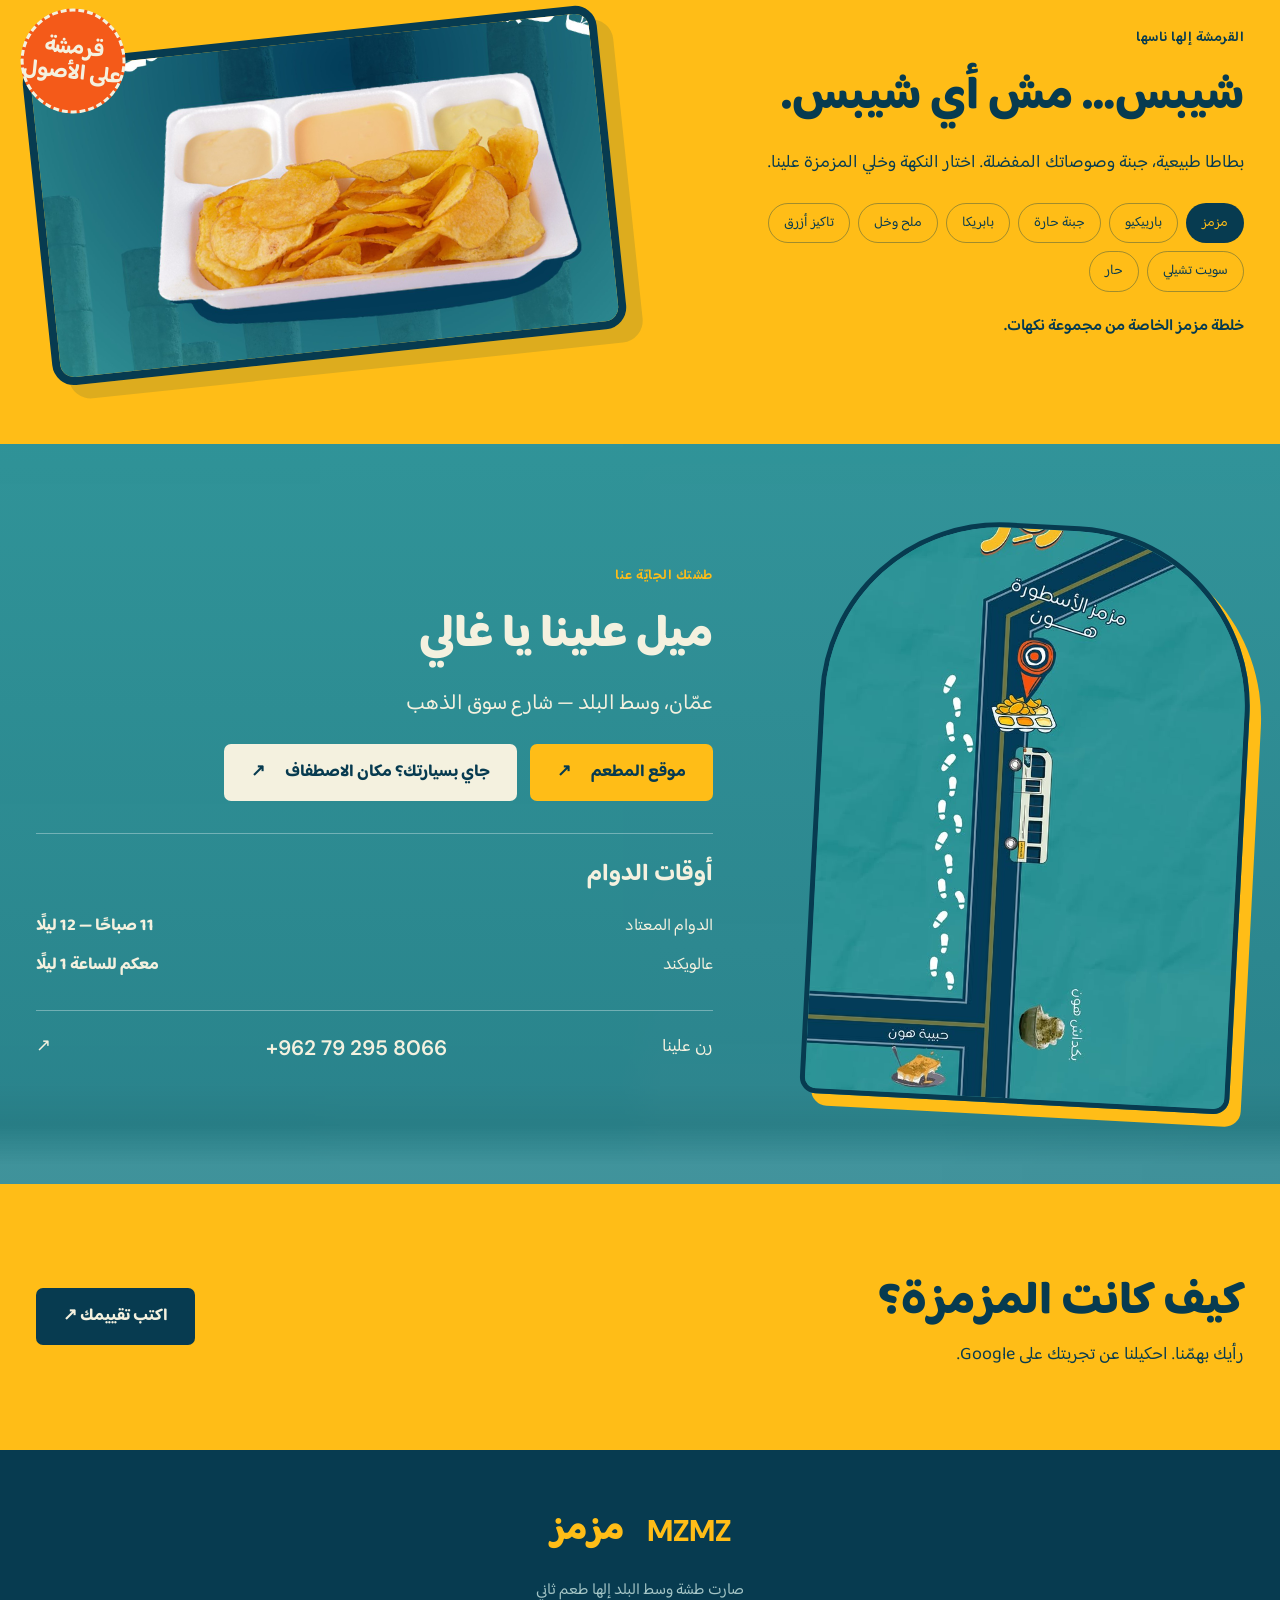
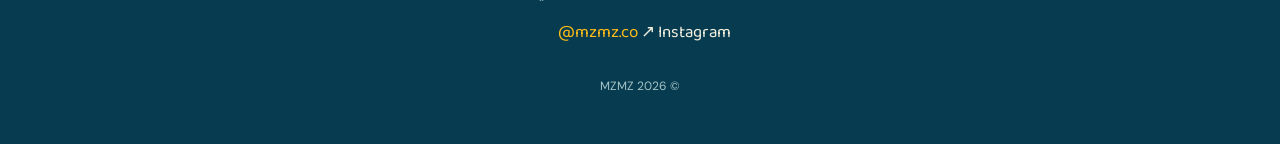
==== commit 61317144: "Move chip flavour images into Chips menu category" ====
--- a/index.html
+++ b/index.html
@@ -6,7 +6,7 @@
 <title>مزمز | محطة لازم توقف عندها</title>
 <link rel="icon" href="assets/brand.jpg"><link rel="preconnect" href="https://fonts.googleapis.com"><link rel="preconnect" href="https://fonts.gstatic.com" crossorigin>
 <link href="https://fonts.googleapis.com/css2?family=Baloo+Bhaijaan+2:wght@400;500;600;700;800&family=DM+Sans:wght@400;500;600;700;800&display=swap" rel="stylesheet">
-<link rel="stylesheet" href="style.css?v=20261006-hd-cola"><script src="app.js?v=20261006-hd-cola" defer></script>
+<link rel="stylesheet" href="style.css?v=20261006-chips-menu"><script src="app.js?v=20261006-chips-menu" defer></script>
 </head>
 <body>
 <a class="skip" href="#menu" data-ar="انتقل إلى المنيو" data-en="Skip to menu">انتقل إلى المنيو</a>
@@ -40,9 +40,9 @@
 <div class="section-head"><div><p class="eyebrow" data-ar="اختارها على مزاجك" data-en="FOLLOW YOUR CRAVINGS">اختارها على مزاجك</p><h2 data-ar="المنيو اللي بيفتح النفس" data-en="Something for every craving.">المنيو اللي بيفتح النفس</h2></div><button id="original-menu" class="outline" data-ar="شوف المنيو الأصلي ↗" data-en="Original menu ↗">شوف المنيو الأصلي ↗</button></div>
 <div class="menu-controls"><div class="filters" role="group" aria-label="Menu categories"><button data-filter="all" aria-pressed="true" data-ar="الكل" data-en="All">الكل</button><button data-filter="sandwich" aria-pressed="false" data-ar="ساندويشات" data-en="Sandwiches">ساندويشات</button><button data-filter="chips" aria-pressed="false" data-ar="شيبس" data-en="Chips">شيبس</button><button data-filter="sides" aria-pressed="false" data-ar="مزمزة" data-en="Bites">مزمزة</button><button data-filter="drinks" aria-pressed="false" data-ar="مشروبات" data-en="Drinks">مشروبات</button></div><label class="search"><span aria-hidden="true">⌕</span><input id="search" type="search" placeholder="دوّر على اللي عبالك…" aria-label="البحث في المنيو"></label></div>
 <p class="meal-note" data-ar="الوجبة تشمل ساندويش + بطاطا + مشروب غازي. الأسعار بالدينار الأردني." data-en="Sandwich meals include fries and a soft drink. All prices are in Jordanian dinars.">الوجبة تشمل ساندويش + بطاطا + مشروب غازي. الأسعار بالدينار الأردني.</p>
-<div id="menu-grid" class="menu-grid" aria-live="polite"></div><p id="empty" hidden data-ar="ما لقينا هالصنف. جرّب اسم ثاني أو اختار الكل." data-en="No matches. Try another name or choose All.">ما لقينا هالصنف. جرّب اسم ثاني أو اختار الكل.</p>
+<div id="menu-grid" class="menu-grid" aria-live="polite"></div><div id="chips-menu-photos" class="flavour-menu" hidden aria-label="منيو نكهات الشيبس / Chip flavour menu"><button class="flavour-page" data-photo="flavors-a" data-caption="منيو نكهات الشيبس — الصفحة الأولى / Chip flavour menu — page 1" aria-label="منيو نكهات الشيبس — الصفحة الأولى / Chip flavour menu — page 1"><img src="assets/flavors-a.jpg" alt="منيو نكهات الشيبس — الصفحة الأولى" width="640" height="1138" loading="lazy"><span data-ar="منيو نكهات الشيبس — الصفحة الأولى ↗" data-en="Chip flavour menu — page 1 ↗">منيو نكهات الشيبس — الصفحة الأولى ↗</span></button><button class="flavour-page" data-photo="flavors-b" data-caption="منيو نكهات الشيبس — الصفحة الثانية / Chip flavour menu — page 2" aria-label="منيو نكهات الشيبس — الصفحة الثانية / Chip flavour menu — page 2"><img src="assets/flavors-b.jpg" alt="منيو نكهات الشيبس — الصفحة الثانية" width="640" height="1138" loading="lazy"><span data-ar="منيو نكهات الشيبس — الصفحة الثانية ↗" data-en="Chip flavour menu — page 2 ↗">منيو نكهات الشيبس — الصفحة الثانية ↗</span></button></div><p id="empty" hidden data-ar="ما لقينا هالصنف. جرّب اسم ثاني أو اختار الكل." data-en="No matches. Try another name or choose All.">ما لقينا هالصنف. جرّب اسم ثاني أو اختار الكل.</p>
 </section>
-<section class="flavour-section section"><div class="flavour-copy"><p class="eyebrow" data-ar="القرمشة إلها ناسها" data-en="FOR THE CRUNCH LOVERS">القرمشة إلها ناسها</p><h2 data-ar="شيبس… مش أي شيبس." data-en="Chips. With a twist.">شيبس… مش أي شيبس.</h2><p data-ar="بطاطا طبيعية، جبنة وصوصاتك المفضلة. اختار النكهة وخلي المزمزة علينا." data-en="Natural potato chips, cheese and your favourite sauces. Pick your flavour and get crunching.">بطاطا طبيعية، جبنة وصوصاتك المفضلة. اختار النكهة وخلي المزمزة علينا.</p><div id="flavours" class="flavours" role="group" aria-label="Chip flavours"></div><p id="flavour-description" aria-live="polite"></p><div class="flavour-menu" aria-label="منيو نكهات الشيبس / Chip flavour menu"><button class="flavour-page" data-photo="flavors-a" data-caption="منيو نكهات الشيبس — الصفحة الأولى / Chip flavour menu — page 1" aria-label="منيو نكهات الشيبس — الصفحة الأولى / Chip flavour menu — page 1"><img src="assets/flavors-a.jpg" alt="منيو نكهات الشيبس — الصفحة الأولى" width="640" height="1138" loading="lazy"><span data-ar="منيو نكهات الشيبس — الصفحة الأولى ↗" data-en="Chip flavour menu — page 1 ↗">منيو نكهات الشيبس — الصفحة الأولى ↗</span></button><button class="flavour-page" data-photo="flavors-b" data-caption="منيو نكهات الشيبس — الصفحة الثانية / Chip flavour menu — page 2" aria-label="منيو نكهات الشيبس — الصفحة الثانية / Chip flavour menu — page 2"><img src="assets/flavors-b.jpg" alt="منيو نكهات الشيبس — الصفحة الثانية" width="640" height="1138" loading="lazy"><span data-ar="منيو نكهات الشيبس — الصفحة الثانية ↗" data-en="Chip flavour menu — page 2 ↗">منيو نكهات الشيبس — الصفحة الثانية ↗</span></button></div></div><div class="chips-art"><svg viewBox="150 830 980 540" role="img" aria-label="مزمز شيبس مع الصوصات"><image href="assets/chips.jpg" width="1407" height="1760"/></svg><span class="round-label" data-ar="قرمشة\nعلى الأصول" data-en="FRESH\nCRUNCH">قرمشة<br>على الأصول</span></div></section>
+<section class="flavour-section section"><div class="flavour-copy"><p class="eyebrow" data-ar="القرمشة إلها ناسها" data-en="FOR THE CRUNCH LOVERS">القرمشة إلها ناسها</p><h2 data-ar="شيبس… مش أي شيبس." data-en="Chips. With a twist.">شيبس… مش أي شيبس.</h2><p data-ar="بطاطا طبيعية، جبنة وصوصاتك المفضلة. اختار النكهة وخلي المزمزة علينا." data-en="Natural potato chips, cheese and your favourite sauces. Pick your flavour and get crunching.">بطاطا طبيعية، جبنة وصوصاتك المفضلة. اختار النكهة وخلي المزمزة علينا.</p><div id="flavours" class="flavours" role="group" aria-label="Chip flavours"></div><p id="flavour-description" aria-live="polite"></p></div><div class="chips-art"><svg viewBox="150 830 980 540" role="img" aria-label="مزمز شيبس مع الصوصات"><image href="assets/chips.jpg" width="1407" height="1760"/></svg><span class="round-label" data-ar="قرمشة\nعلى الأصول" data-en="FRESH\nCRUNCH">قرمشة<br>على الأصول</span></div></section>
 <section id="visit" class="section visit-section paper"><div class="visit-art"><img src="assets/map-art.jpg" alt="رسم إرشادي لموقع مزمز في وسط البلد" loading="lazy" width="640" height="1138"></div><div class="visit-copy"><p class="eyebrow" data-ar="طشتك الجايّة عنا" data-en="YOUR NEXT DOWNTOWN STOP">طشتك الجايّة عنا</p><h2 data-ar="ميل علينا يا غالي" data-en="Come on over.">ميل علينا يا غالي</h2><p class="address" data-ar="عمّان، وسط البلد — شارع سوق الذهب" data-en="Gold Souk Street, Downtown Amman">عمّان، وسط البلد — شارع سوق الذهب</p><div class="visit-links"><a class="btn yellow" href="https://maps.app.goo.gl/1GzGsH1aQZmYkQis6?g_st=ac" target="_blank" rel="noopener"><span data-ar="موقع المطعم" data-en="Restaurant directions">موقع المطعم</span> ↗</a><a class="btn light" href="https://maps.app.goo.gl/khNb3M5Xykxi6mWMA?g_st=ac" target="_blank" rel="noopener"><span data-ar="جاي بسيارتك؟ مكان الاصطفاف" data-en="Driving? Find parking">جاي بسيارتك؟ مكان الاصطفاف</span> ↗</a></div><div class="hours"><h3 data-ar="أوقات الدوام" data-en="Opening hours">أوقات الدوام</h3><p><span data-ar="الدوام المعتاد" data-en="Regular hours">الدوام المعتاد</span><b data-ar="11 صباحًا — 12 ليلًا" data-en="11 AM — midnight">11 صباحًا — 12 ليلًا</b></p><p><span data-ar="عالويكند" data-en="Weekends">عالويكند</span><b data-ar="معكم للساعة 1 ليلًا" data-en="Open until 1 AM">معكم للساعة 1 ليلًا</b></p></div><a class="phone" href="tel:+962792958066"><span data-ar="رن علينا" data-en="Give us a call">رن علينا</span><b dir="ltr">+962 79 295 8066</b> ↗</a></div></section>
 <section class="review-section section"><div><h2 data-ar="كيف كانت المزمزة؟" data-en="How was your MZMZ stop?">كيف كانت المزمزة؟</h2><p data-ar="رأيك بهمّنا. احكيلنا عن تجربتك على Google." data-en="We'd love to hear about your visit. Leave your review on Google.">رأيك بهمّنا. احكيلنا عن تجربتك على Google.</p></div><a class="btn navy" href="https://search.google.com/local/writereview?placeid=ChIJUQv2_d9fGxURoTTjU7AlyJw" target="_blank" rel="noopener" data-ar="اكتب تقييمك ↗" data-en="Leave a review ↗">اكتب تقييمك ↗</a></section>
 </main>
--- a/style.css
+++ b/style.css
@@ -25,3 +25,6 @@
 .food-visual svg:has(image[href$="-hd.webp"]){aspect-ratio:1}
 .combo-img .product-photo{background:radial-gradient(ellipse at center,#31999d,var(--navy));object-fit:contain}
 @media(max-width:680px){.combo-img .product-photo{height:100%;aspect-ratio:auto;min-height:240px}}
+
+#chips-menu-photos{max-width:720px;margin:28px auto 0}
+#chips-menu-photos[hidden]{display:none}
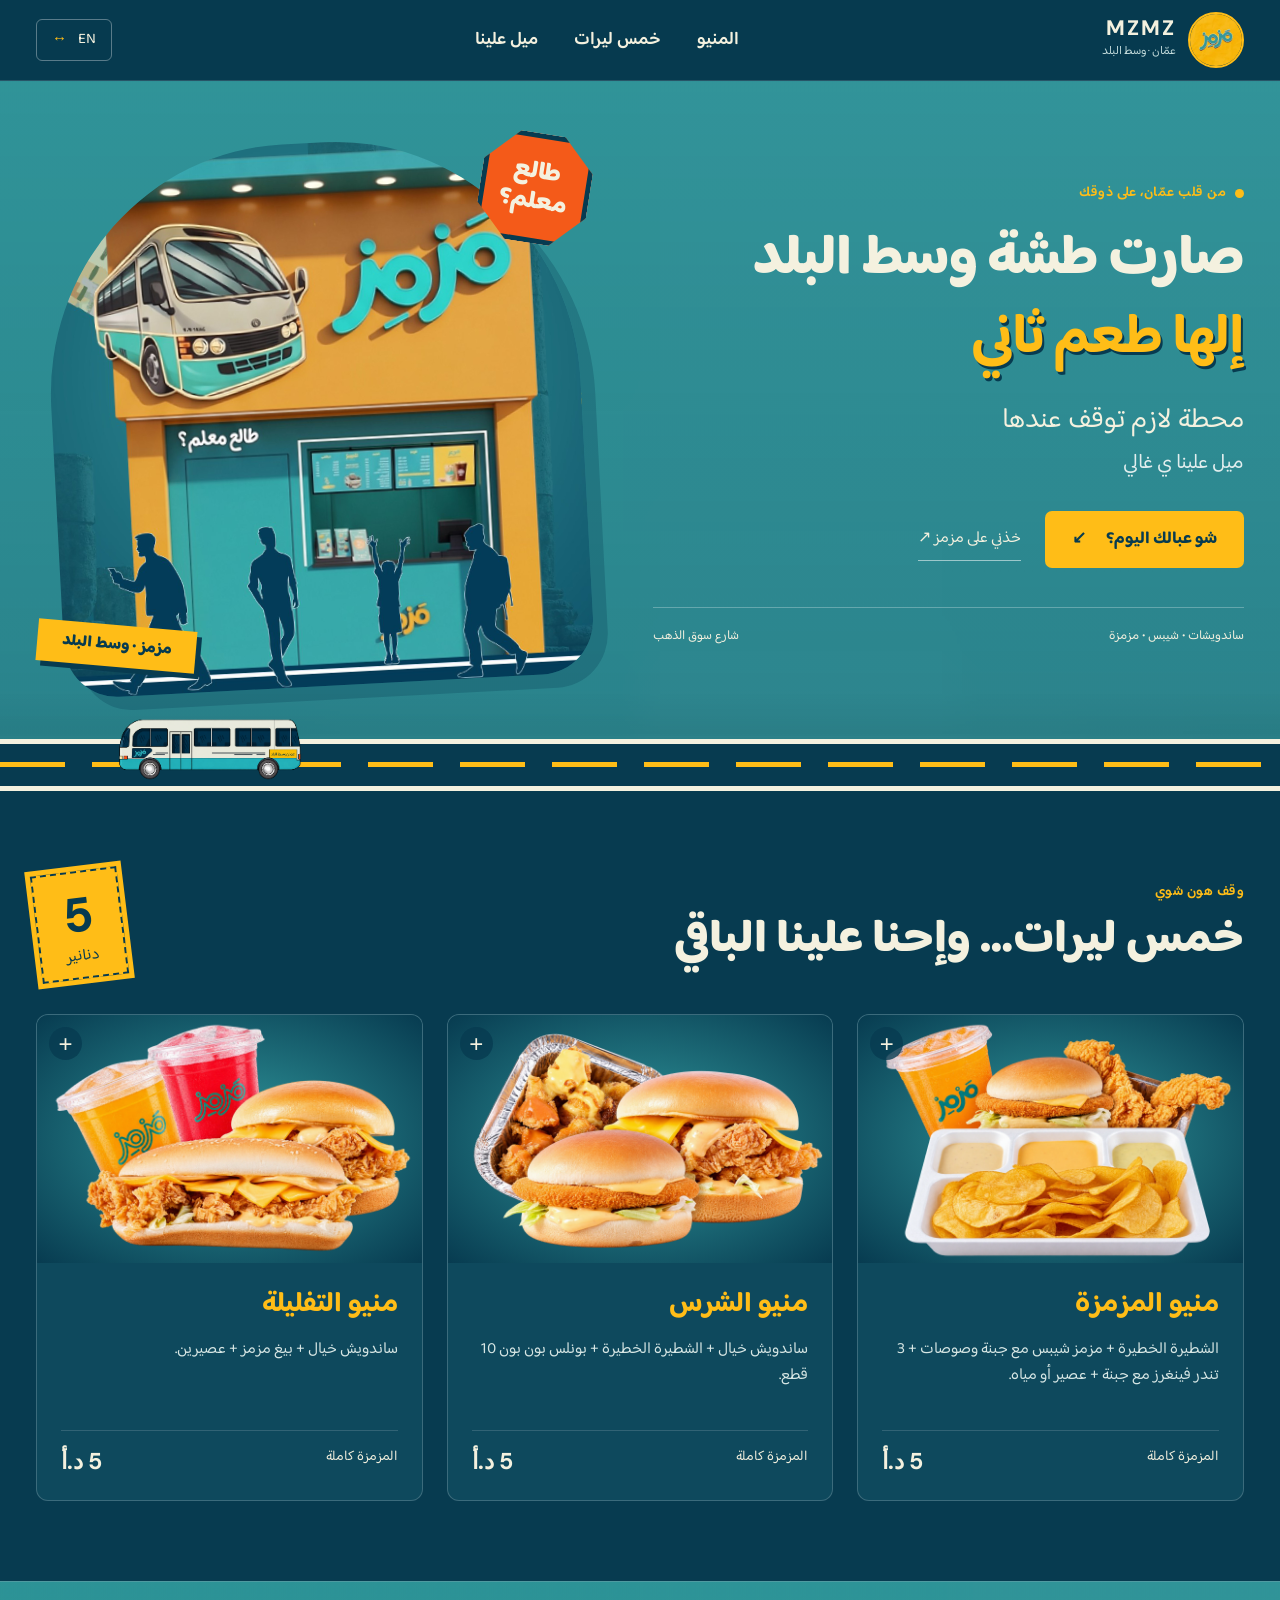
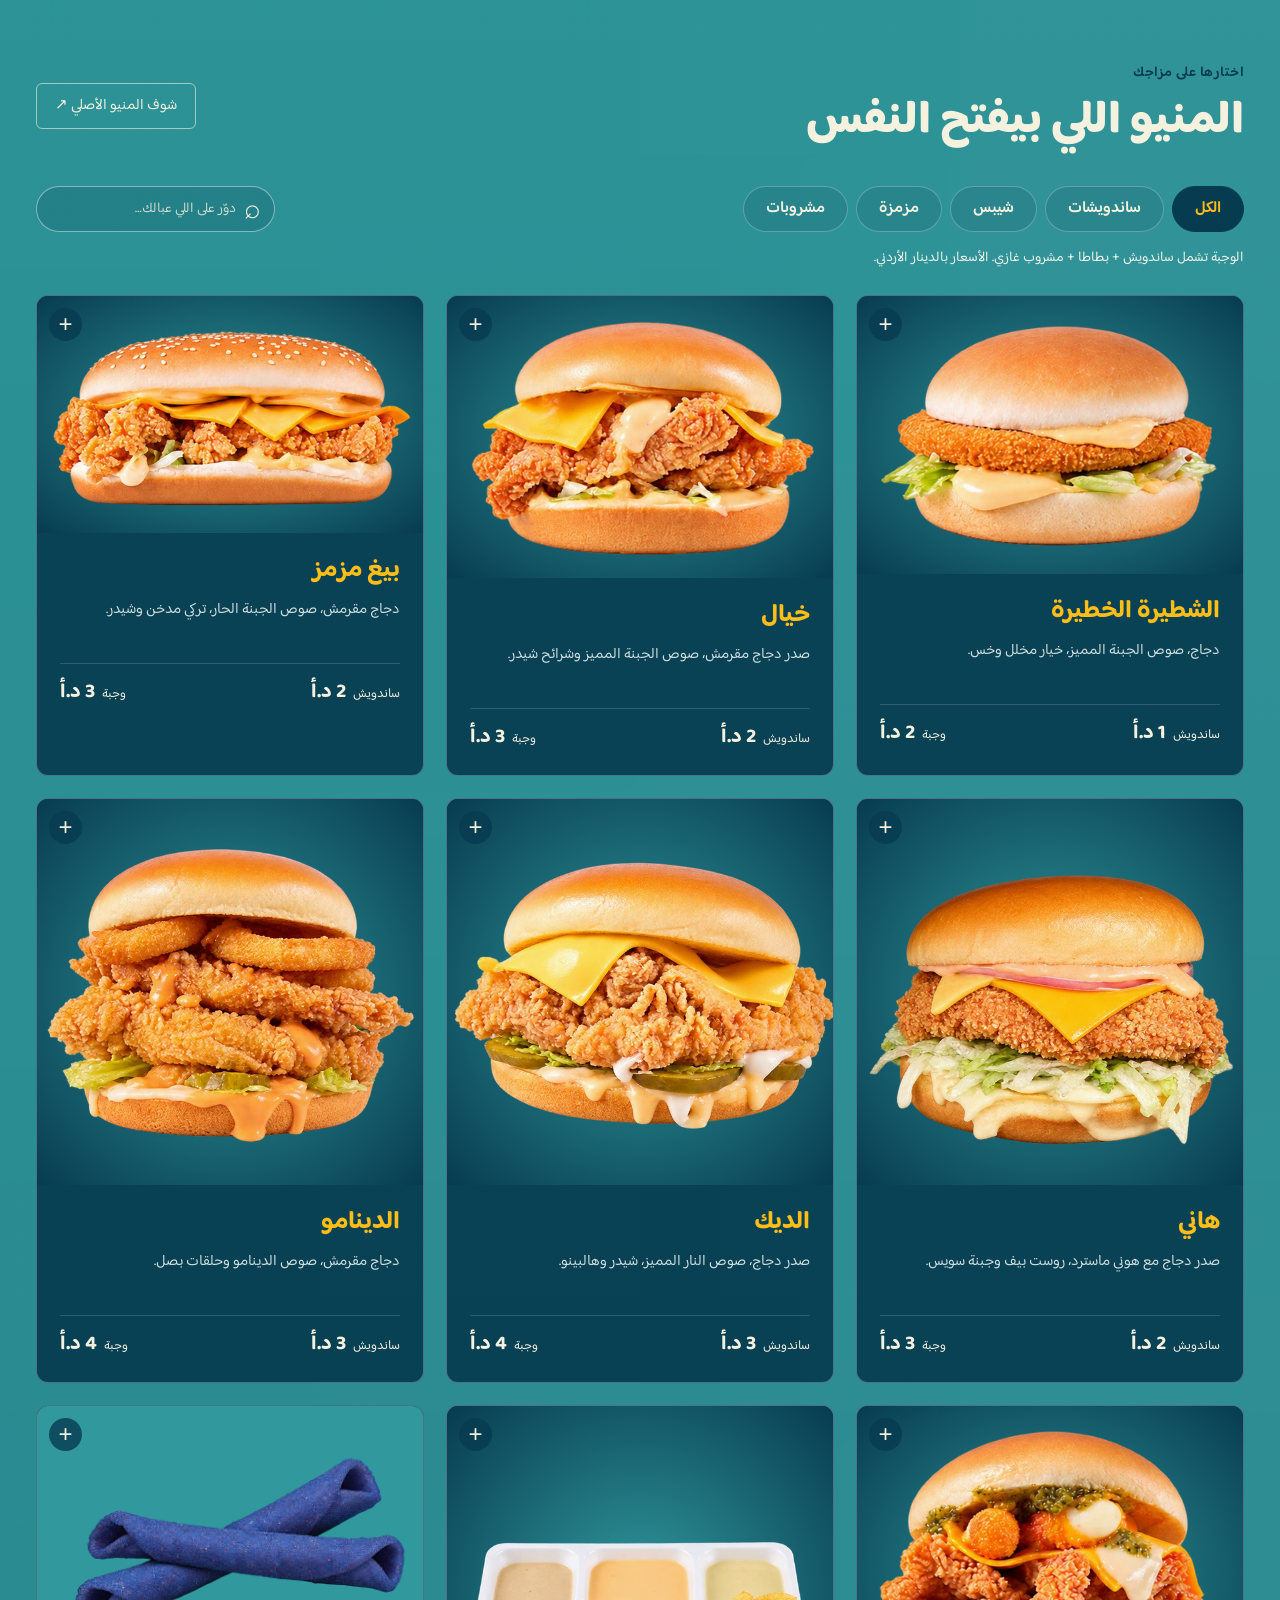
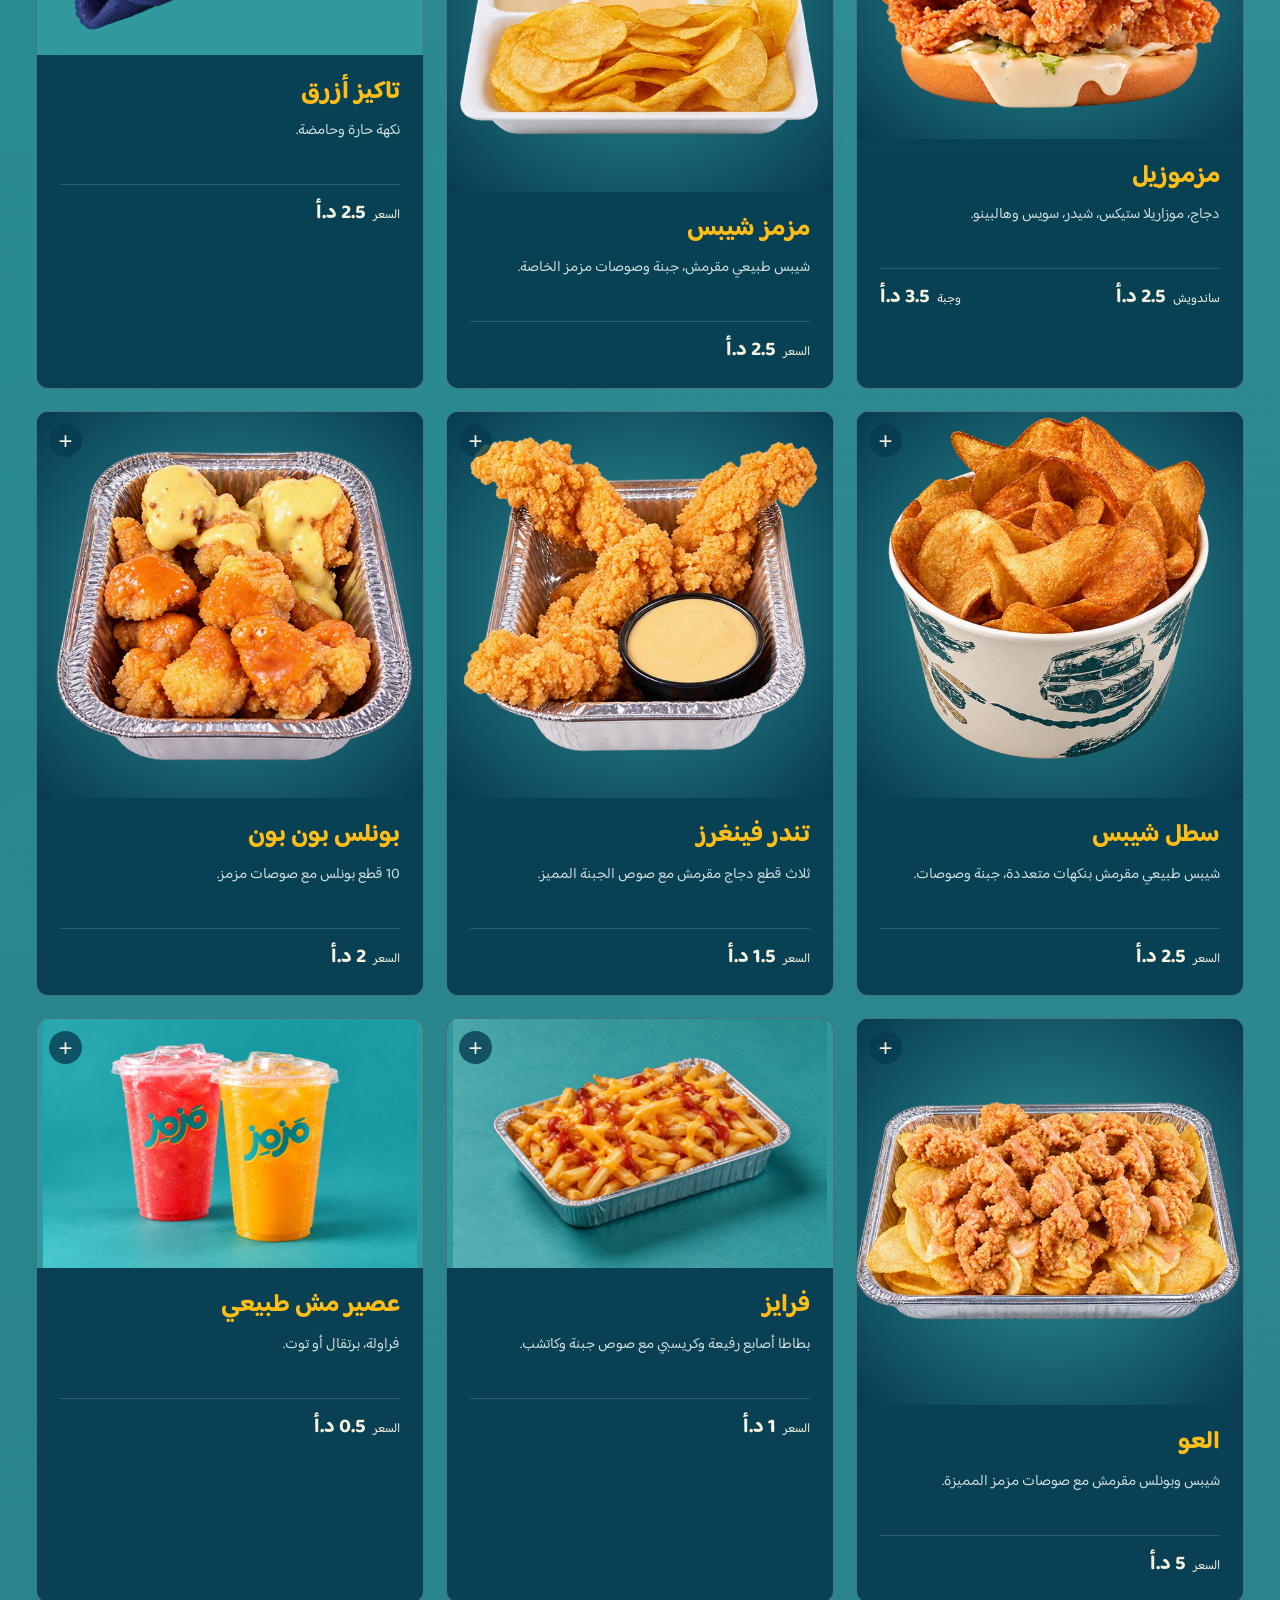
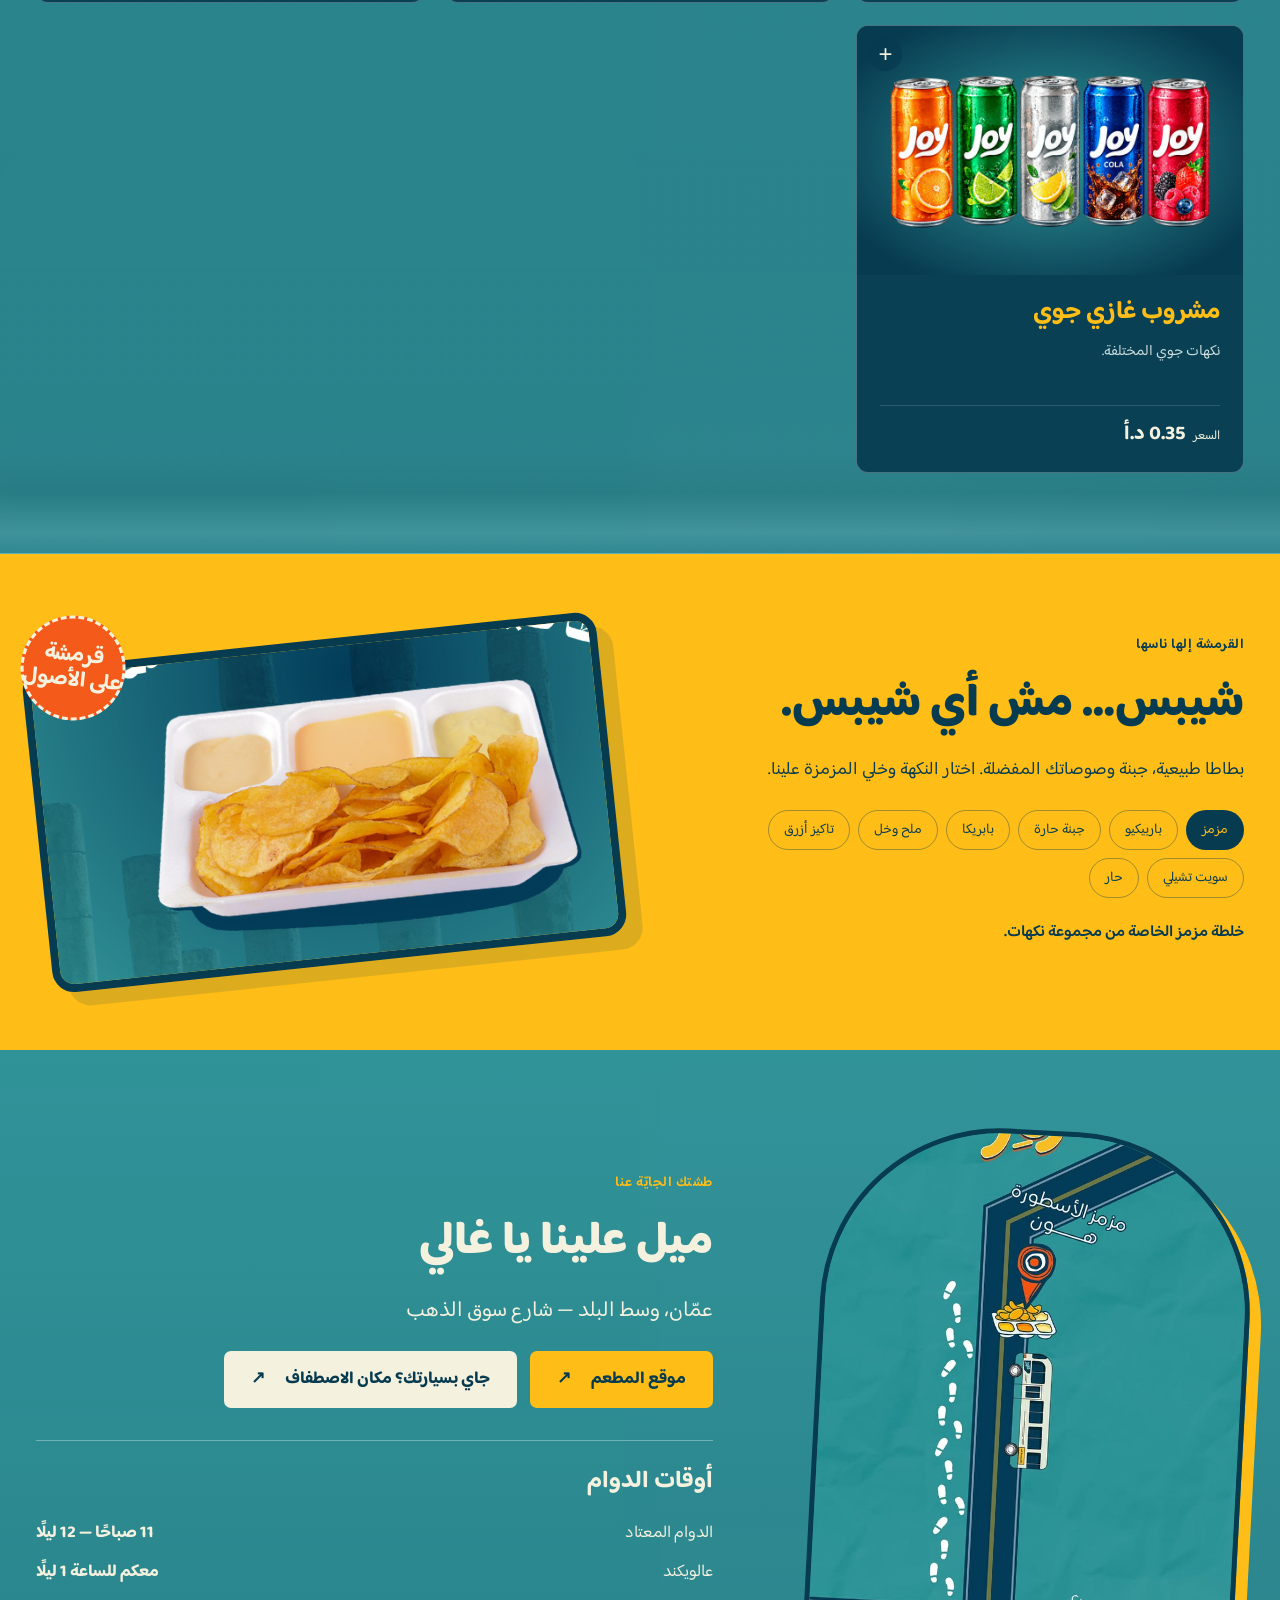
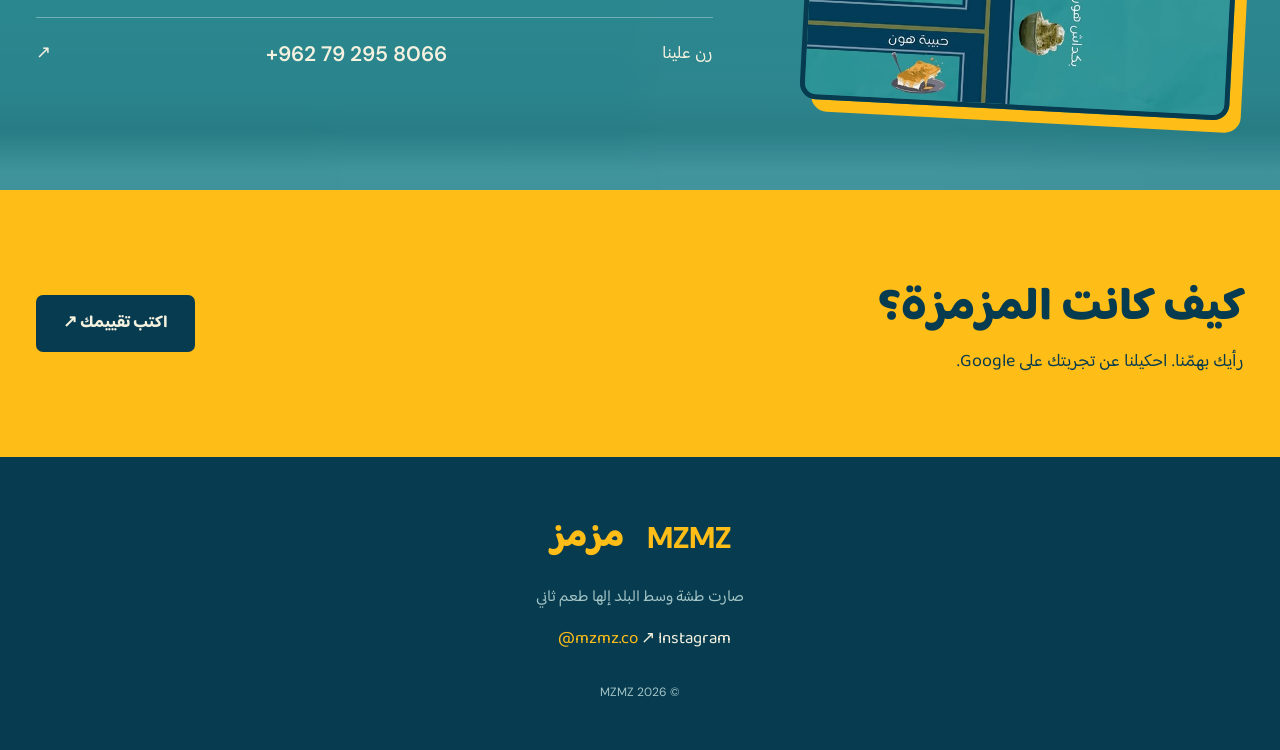
==== commit 0981b6cb: "Add Blue Takis chips at 2.5 JOD and remove flavour menu sheets" ====
--- a/index.html
+++ b/index.html
@@ -6,7 +6,7 @@
 <title>مزمز | محطة لازم توقف عندها</title>
 <link rel="icon" href="assets/brand.jpg"><link rel="preconnect" href="https://fonts.googleapis.com"><link rel="preconnect" href="https://fonts.gstatic.com" crossorigin>
 <link href="https://fonts.googleapis.com/css2?family=Baloo+Bhaijaan+2:wght@400;500;600;700;800&family=DM+Sans:wght@400;500;600;700;800&display=swap" rel="stylesheet">
-<link rel="stylesheet" href="style.css?v=20261006-chips-menu"><script src="app.js?v=20261006-chips-menu" defer></script>
+<link rel="stylesheet" href="style.css?v=20261007-takis"><script src="app.js?v=20261007-takis" defer></script>
 </head>
 <body>
 <a class="skip" href="#menu" data-ar="انتقل إلى المنيو" data-en="Skip to menu">انتقل إلى المنيو</a>
@@ -40,7 +40,7 @@
 <div class="section-head"><div><p class="eyebrow" data-ar="اختارها على مزاجك" data-en="FOLLOW YOUR CRAVINGS">اختارها على مزاجك</p><h2 data-ar="المنيو اللي بيفتح النفس" data-en="Something for every craving.">المنيو اللي بيفتح النفس</h2></div><button id="original-menu" class="outline" data-ar="شوف المنيو الأصلي ↗" data-en="Original menu ↗">شوف المنيو الأصلي ↗</button></div>
 <div class="menu-controls"><div class="filters" role="group" aria-label="Menu categories"><button data-filter="all" aria-pressed="true" data-ar="الكل" data-en="All">الكل</button><button data-filter="sandwich" aria-pressed="false" data-ar="ساندويشات" data-en="Sandwiches">ساندويشات</button><button data-filter="chips" aria-pressed="false" data-ar="شيبس" data-en="Chips">شيبس</button><button data-filter="sides" aria-pressed="false" data-ar="مزمزة" data-en="Bites">مزمزة</button><button data-filter="drinks" aria-pressed="false" data-ar="مشروبات" data-en="Drinks">مشروبات</button></div><label class="search"><span aria-hidden="true">⌕</span><input id="search" type="search" placeholder="دوّر على اللي عبالك…" aria-label="البحث في المنيو"></label></div>
 <p class="meal-note" data-ar="الوجبة تشمل ساندويش + بطاطا + مشروب غازي. الأسعار بالدينار الأردني." data-en="Sandwich meals include fries and a soft drink. All prices are in Jordanian dinars.">الوجبة تشمل ساندويش + بطاطا + مشروب غازي. الأسعار بالدينار الأردني.</p>
-<div id="menu-grid" class="menu-grid" aria-live="polite"></div><div id="chips-menu-photos" class="flavour-menu" hidden aria-label="منيو نكهات الشيبس / Chip flavour menu"><button class="flavour-page" data-photo="flavors-a" data-caption="منيو نكهات الشيبس — الصفحة الأولى / Chip flavour menu — page 1" aria-label="منيو نكهات الشيبس — الصفحة الأولى / Chip flavour menu — page 1"><img src="assets/flavors-a.jpg" alt="منيو نكهات الشيبس — الصفحة الأولى" width="640" height="1138" loading="lazy"><span data-ar="منيو نكهات الشيبس — الصفحة الأولى ↗" data-en="Chip flavour menu — page 1 ↗">منيو نكهات الشيبس — الصفحة الأولى ↗</span></button><button class="flavour-page" data-photo="flavors-b" data-caption="منيو نكهات الشيبس — الصفحة الثانية / Chip flavour menu — page 2" aria-label="منيو نكهات الشيبس — الصفحة الثانية / Chip flavour menu — page 2"><img src="assets/flavors-b.jpg" alt="منيو نكهات الشيبس — الصفحة الثانية" width="640" height="1138" loading="lazy"><span data-ar="منيو نكهات الشيبس — الصفحة الثانية ↗" data-en="Chip flavour menu — page 2 ↗">منيو نكهات الشيبس — الصفحة الثانية ↗</span></button></div><p id="empty" hidden data-ar="ما لقينا هالصنف. جرّب اسم ثاني أو اختار الكل." data-en="No matches. Try another name or choose All.">ما لقينا هالصنف. جرّب اسم ثاني أو اختار الكل.</p>
+<div id="menu-grid" class="menu-grid" aria-live="polite"></div><p id="empty" hidden data-ar="ما لقينا هالصنف. جرّب اسم ثاني أو اختار الكل." data-en="No matches. Try another name or choose All.">ما لقينا هالصنف. جرّب اسم ثاني أو اختار الكل.</p>
 </section>
 <section class="flavour-section section"><div class="flavour-copy"><p class="eyebrow" data-ar="القرمشة إلها ناسها" data-en="FOR THE CRUNCH LOVERS">القرمشة إلها ناسها</p><h2 data-ar="شيبس… مش أي شيبس." data-en="Chips. With a twist.">شيبس… مش أي شيبس.</h2><p data-ar="بطاطا طبيعية، جبنة وصوصاتك المفضلة. اختار النكهة وخلي المزمزة علينا." data-en="Natural potato chips, cheese and your favourite sauces. Pick your flavour and get crunching.">بطاطا طبيعية، جبنة وصوصاتك المفضلة. اختار النكهة وخلي المزمزة علينا.</p><div id="flavours" class="flavours" role="group" aria-label="Chip flavours"></div><p id="flavour-description" aria-live="polite"></p></div><div class="chips-art"><svg viewBox="150 830 980 540" role="img" aria-label="مزمز شيبس مع الصوصات"><image href="assets/chips.jpg" width="1407" height="1760"/></svg><span class="round-label" data-ar="قرمشة\nعلى الأصول" data-en="FRESH\nCRUNCH">قرمشة<br>على الأصول</span></div></section>
 <section id="visit" class="section visit-section paper"><div class="visit-art"><img src="assets/map-art.jpg" alt="رسم إرشادي لموقع مزمز في وسط البلد" loading="lazy" width="640" height="1138"></div><div class="visit-copy"><p class="eyebrow" data-ar="طشتك الجايّة عنا" data-en="YOUR NEXT DOWNTOWN STOP">طشتك الجايّة عنا</p><h2 data-ar="ميل علينا يا غالي" data-en="Come on over.">ميل علينا يا غالي</h2><p class="address" data-ar="عمّان، وسط البلد — شارع سوق الذهب" data-en="Gold Souk Street, Downtown Amman">عمّان، وسط البلد — شارع سوق الذهب</p><div class="visit-links"><a class="btn yellow" href="https://maps.app.goo.gl/1GzGsH1aQZmYkQis6?g_st=ac" target="_blank" rel="noopener"><span data-ar="موقع المطعم" data-en="Restaurant directions">موقع المطعم</span> ↗</a><a class="btn light" href="https://maps.app.goo.gl/khNb3M5Xykxi6mWMA?g_st=ac" target="_blank" rel="noopener"><span data-ar="جاي بسيارتك؟ مكان الاصطفاف" data-en="Driving? Find parking">جاي بسيارتك؟ مكان الاصطفاف</span> ↗</a></div><div class="hours"><h3 data-ar="أوقات الدوام" data-en="Opening hours">أوقات الدوام</h3><p><span data-ar="الدوام المعتاد" data-en="Regular hours">الدوام المعتاد</span><b data-ar="11 صباحًا — 12 ليلًا" data-en="11 AM — midnight">11 صباحًا — 12 ليلًا</b></p><p><span data-ar="عالويكند" data-en="Weekends">عالويكند</span><b data-ar="معكم للساعة 1 ليلًا" data-en="Open until 1 AM">معكم للساعة 1 ليلًا</b></p></div><a class="phone" href="tel:+962792958066"><span data-ar="رن علينا" data-en="Give us a call">رن علينا</span><b dir="ltr">+962 79 295 8066</b> ↗</a></div></section>
--- a/style.css
+++ b/style.css
@@ -25,6 +25,3 @@
 .food-visual svg:has(image[href$="-hd.webp"]){aspect-ratio:1}
 .combo-img .product-photo{background:radial-gradient(ellipse at center,#31999d,var(--navy));object-fit:contain}
 @media(max-width:680px){.combo-img .product-photo{height:100%;aspect-ratio:auto;min-height:240px}}
-
-#chips-menu-photos{max-width:720px;margin:28px auto 0}
-#chips-menu-photos[hidden]{display:none}
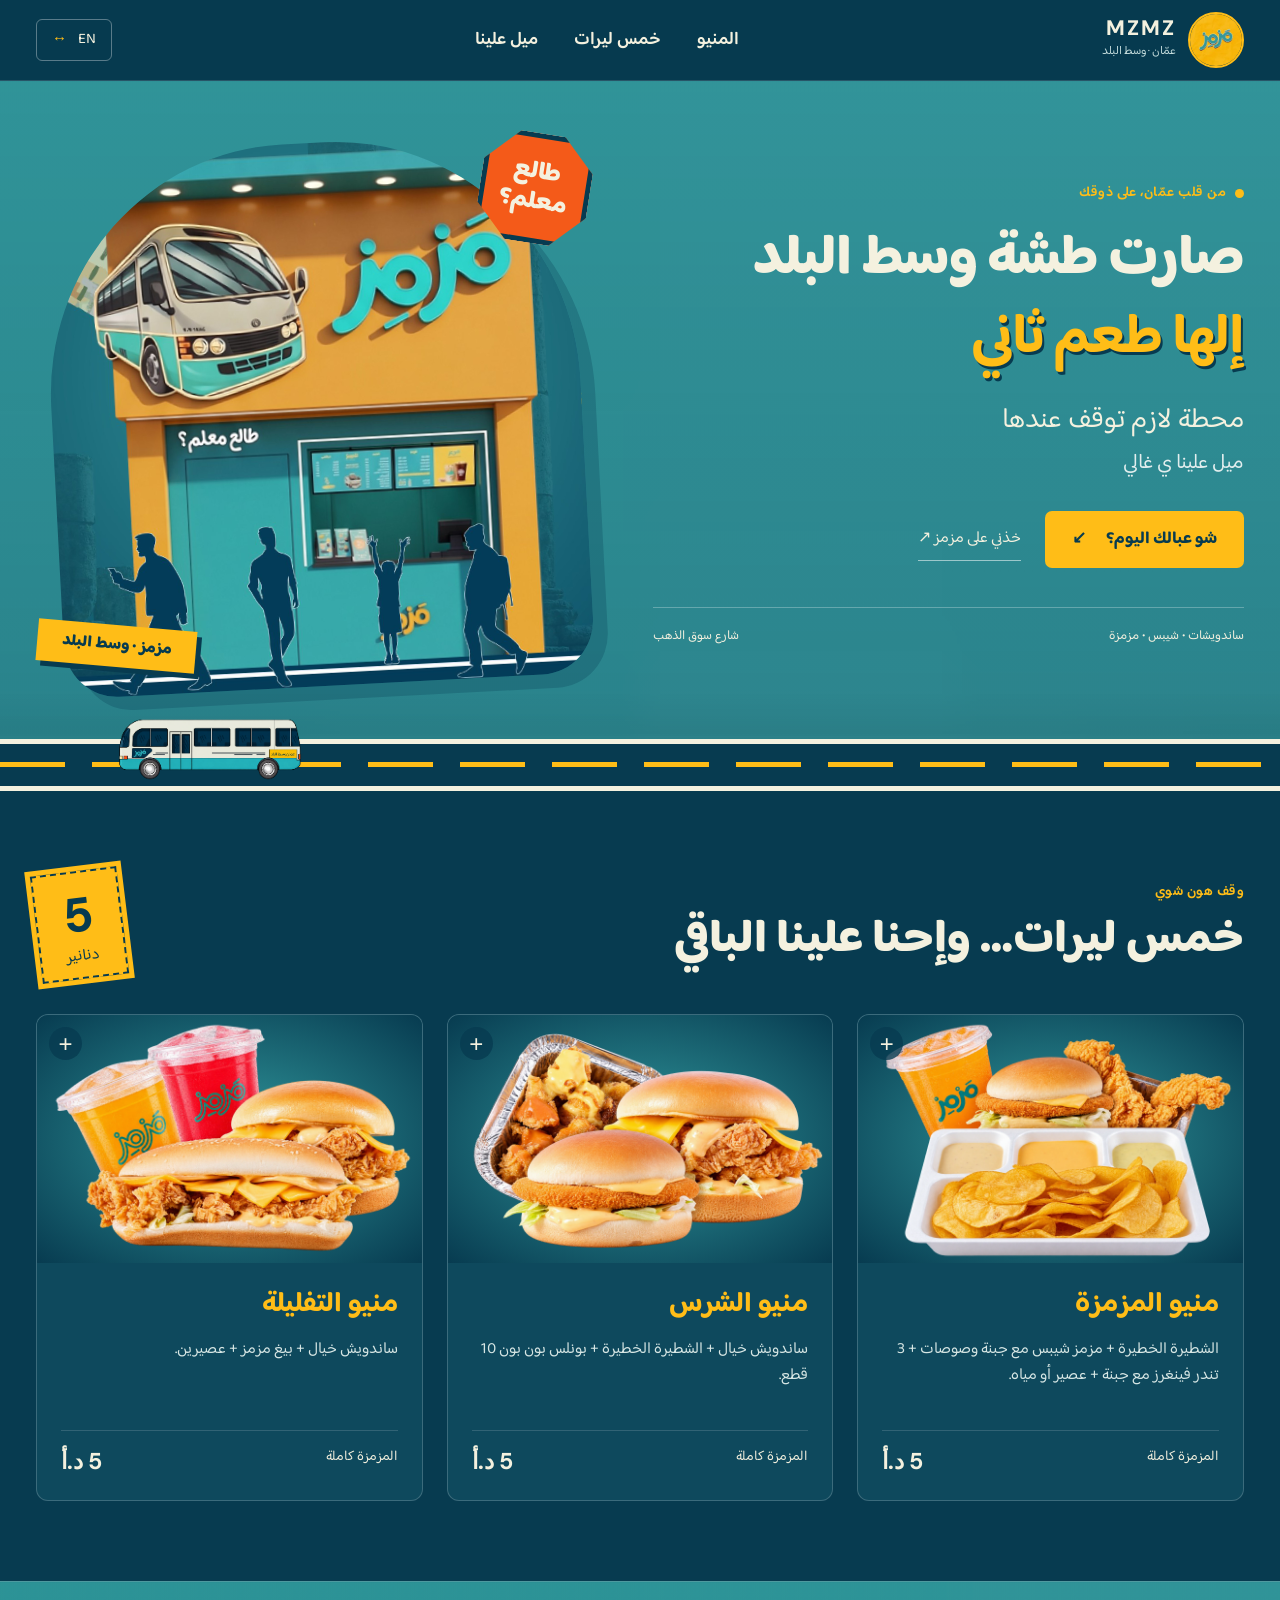
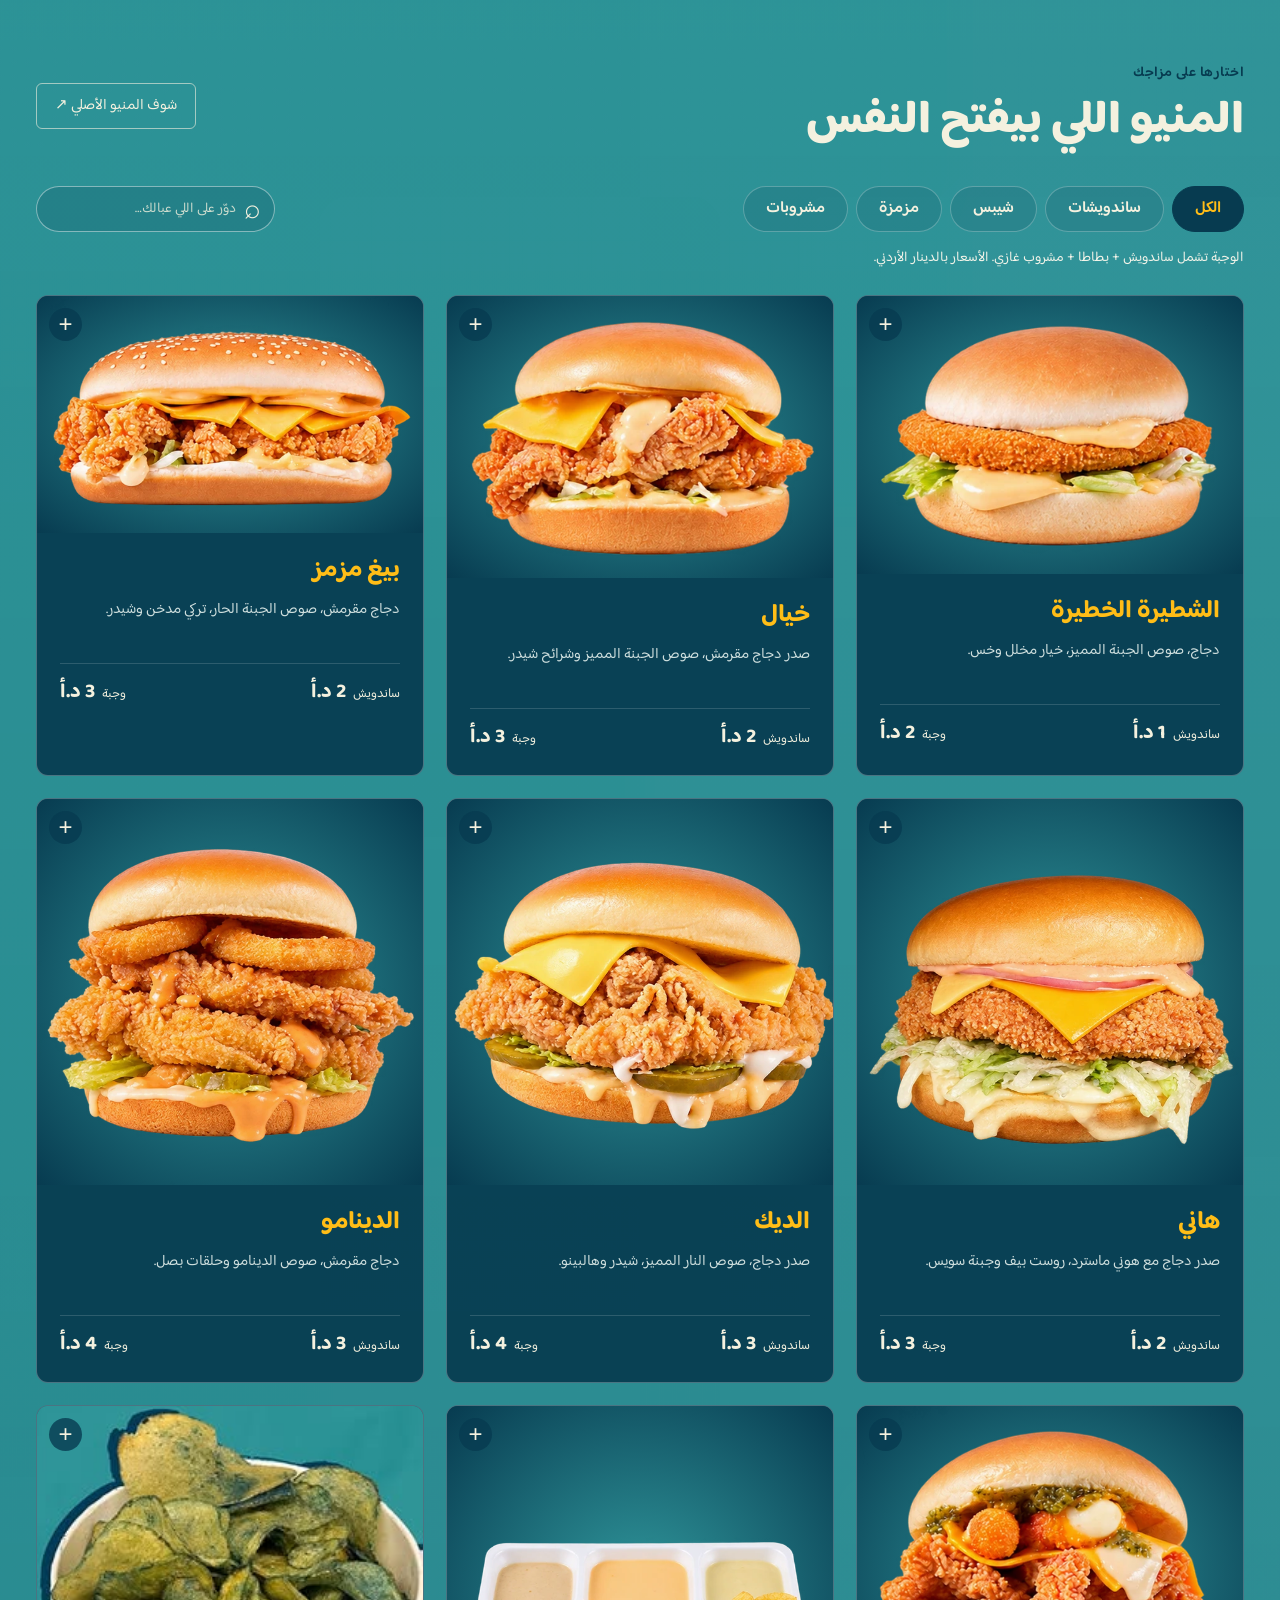
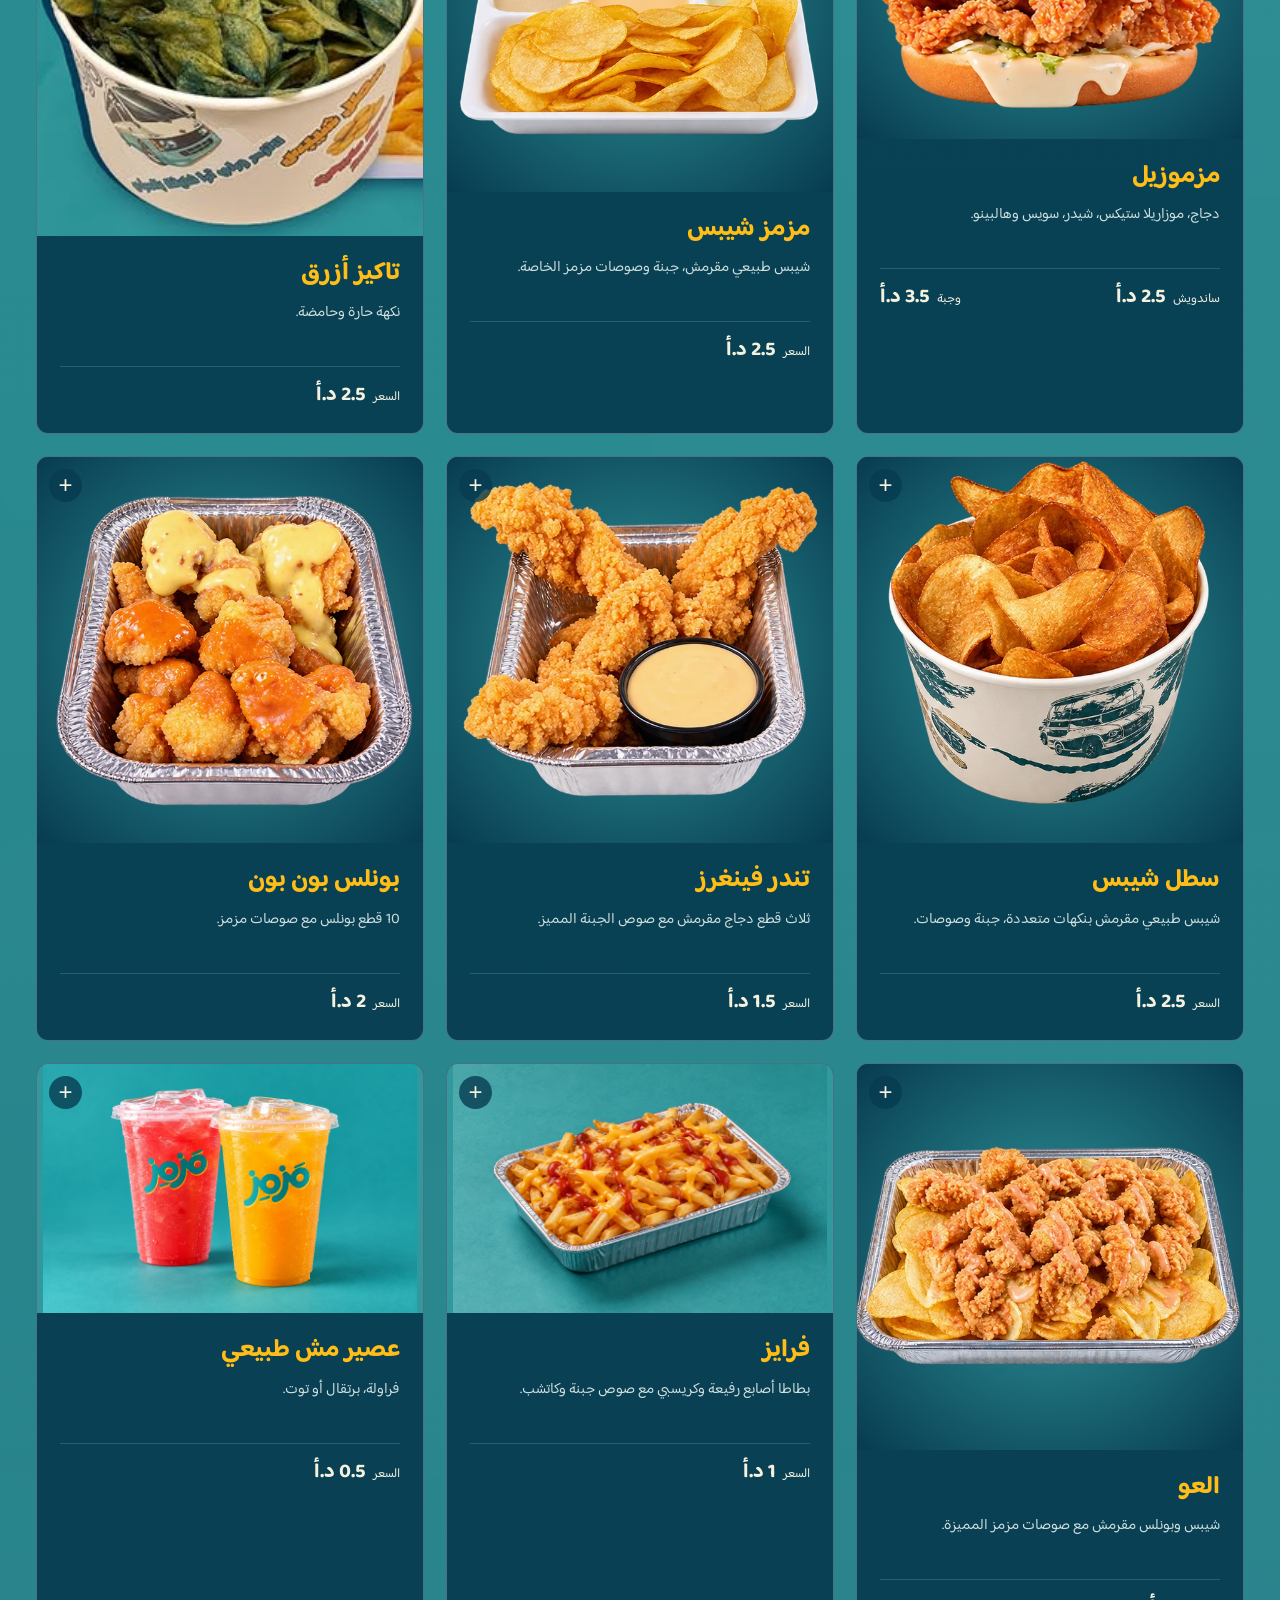
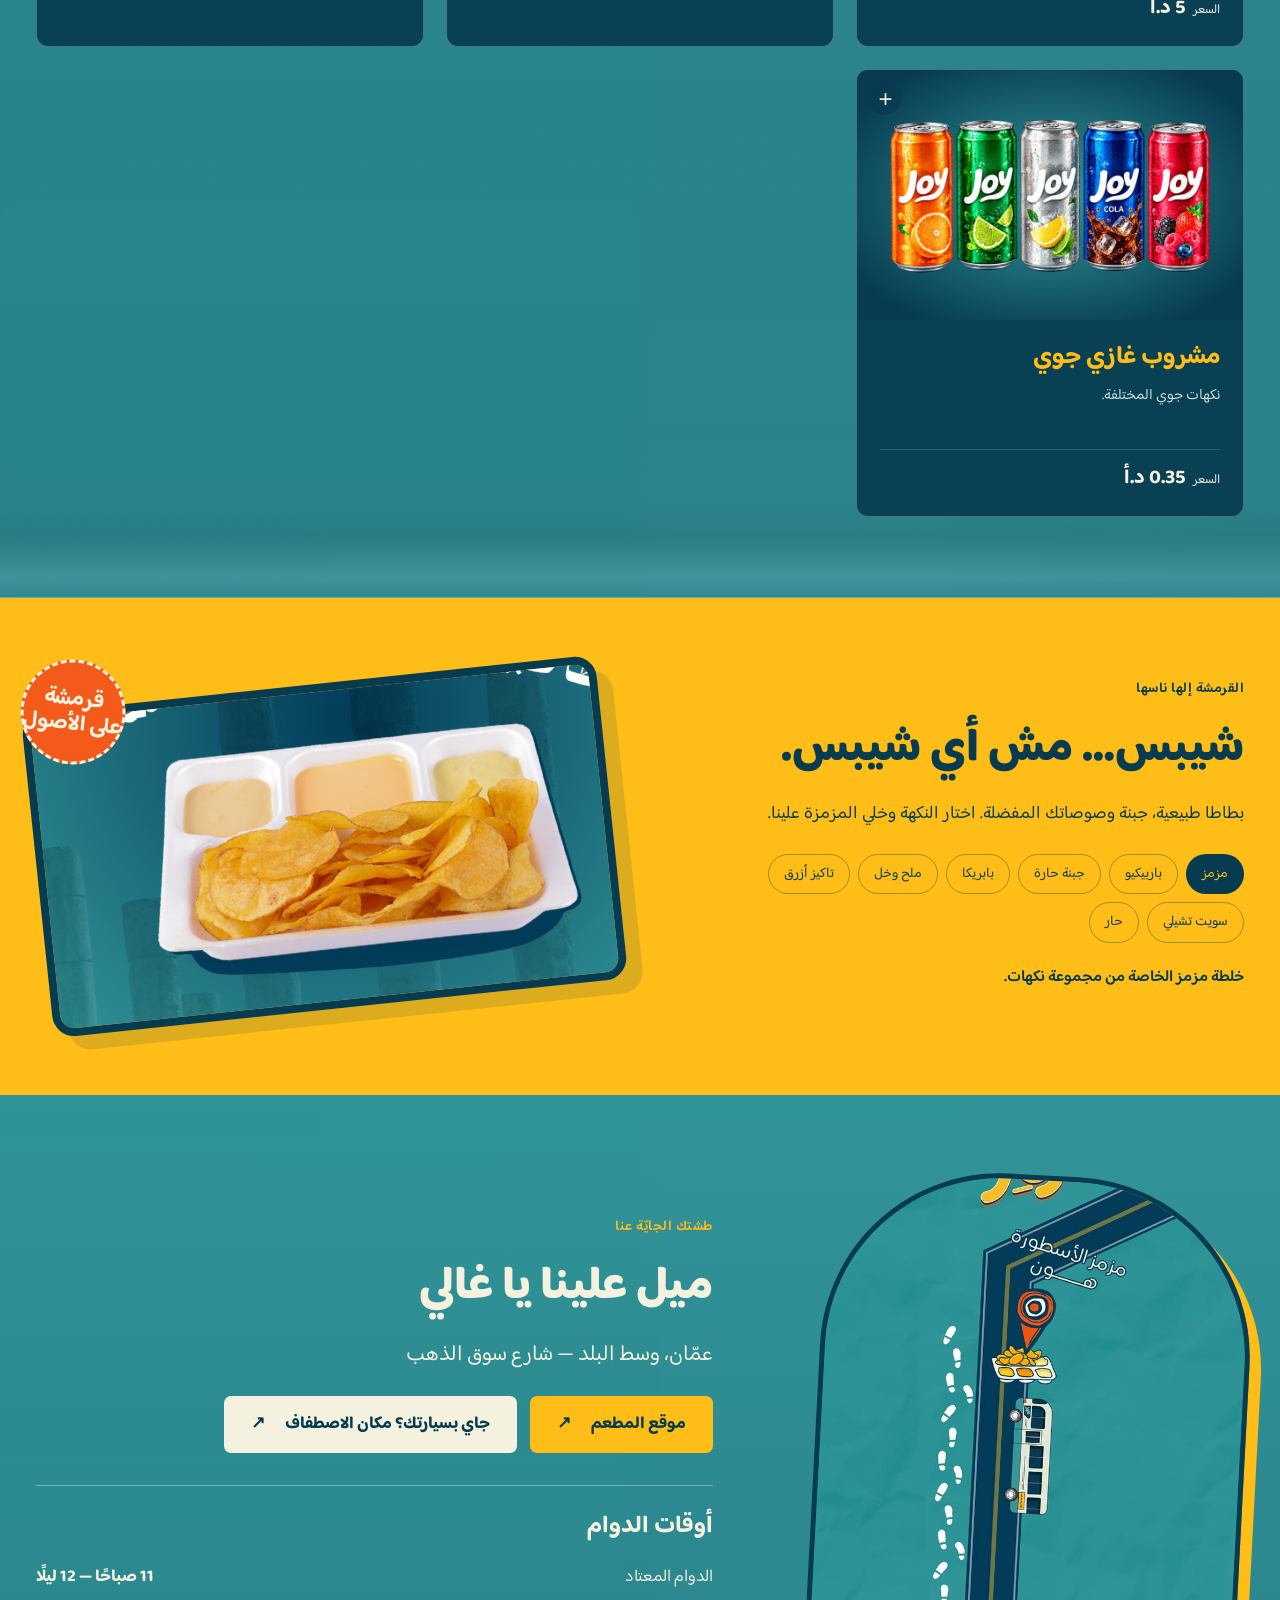
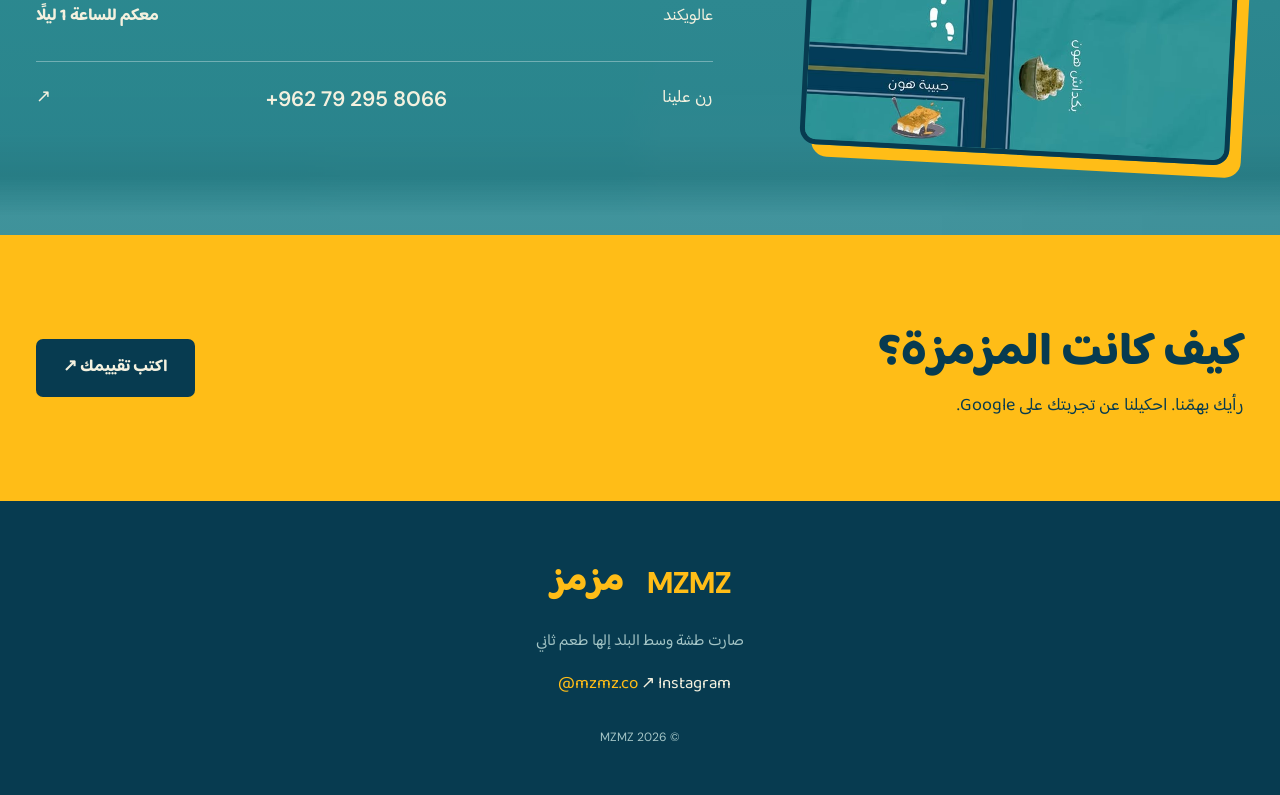
==== commit 0bcc921f: "Use Takis chips bucket photo for Blue Takis item" ====
--- a/index.html
+++ b/index.html
@@ -6,7 +6,7 @@
 <title>مزمز | محطة لازم توقف عندها</title>
 <link rel="icon" href="assets/brand.jpg"><link rel="preconnect" href="https://fonts.googleapis.com"><link rel="preconnect" href="https://fonts.gstatic.com" crossorigin>
 <link href="https://fonts.googleapis.com/css2?family=Baloo+Bhaijaan+2:wght@400;500;600;700;800&family=DM+Sans:wght@400;500;600;700;800&display=swap" rel="stylesheet">
-<link rel="stylesheet" href="style.css?v=20261007-takis"><script src="app.js?v=20261007-takis" defer></script>
+<link rel="stylesheet" href="style.css?v=20261007-takis-bucket"><script src="app.js?v=20261007-takis-bucket" defer></script>
 </head>
 <body>
 <a class="skip" href="#menu" data-ar="انتقل إلى المنيو" data-en="Skip to menu">انتقل إلى المنيو</a>
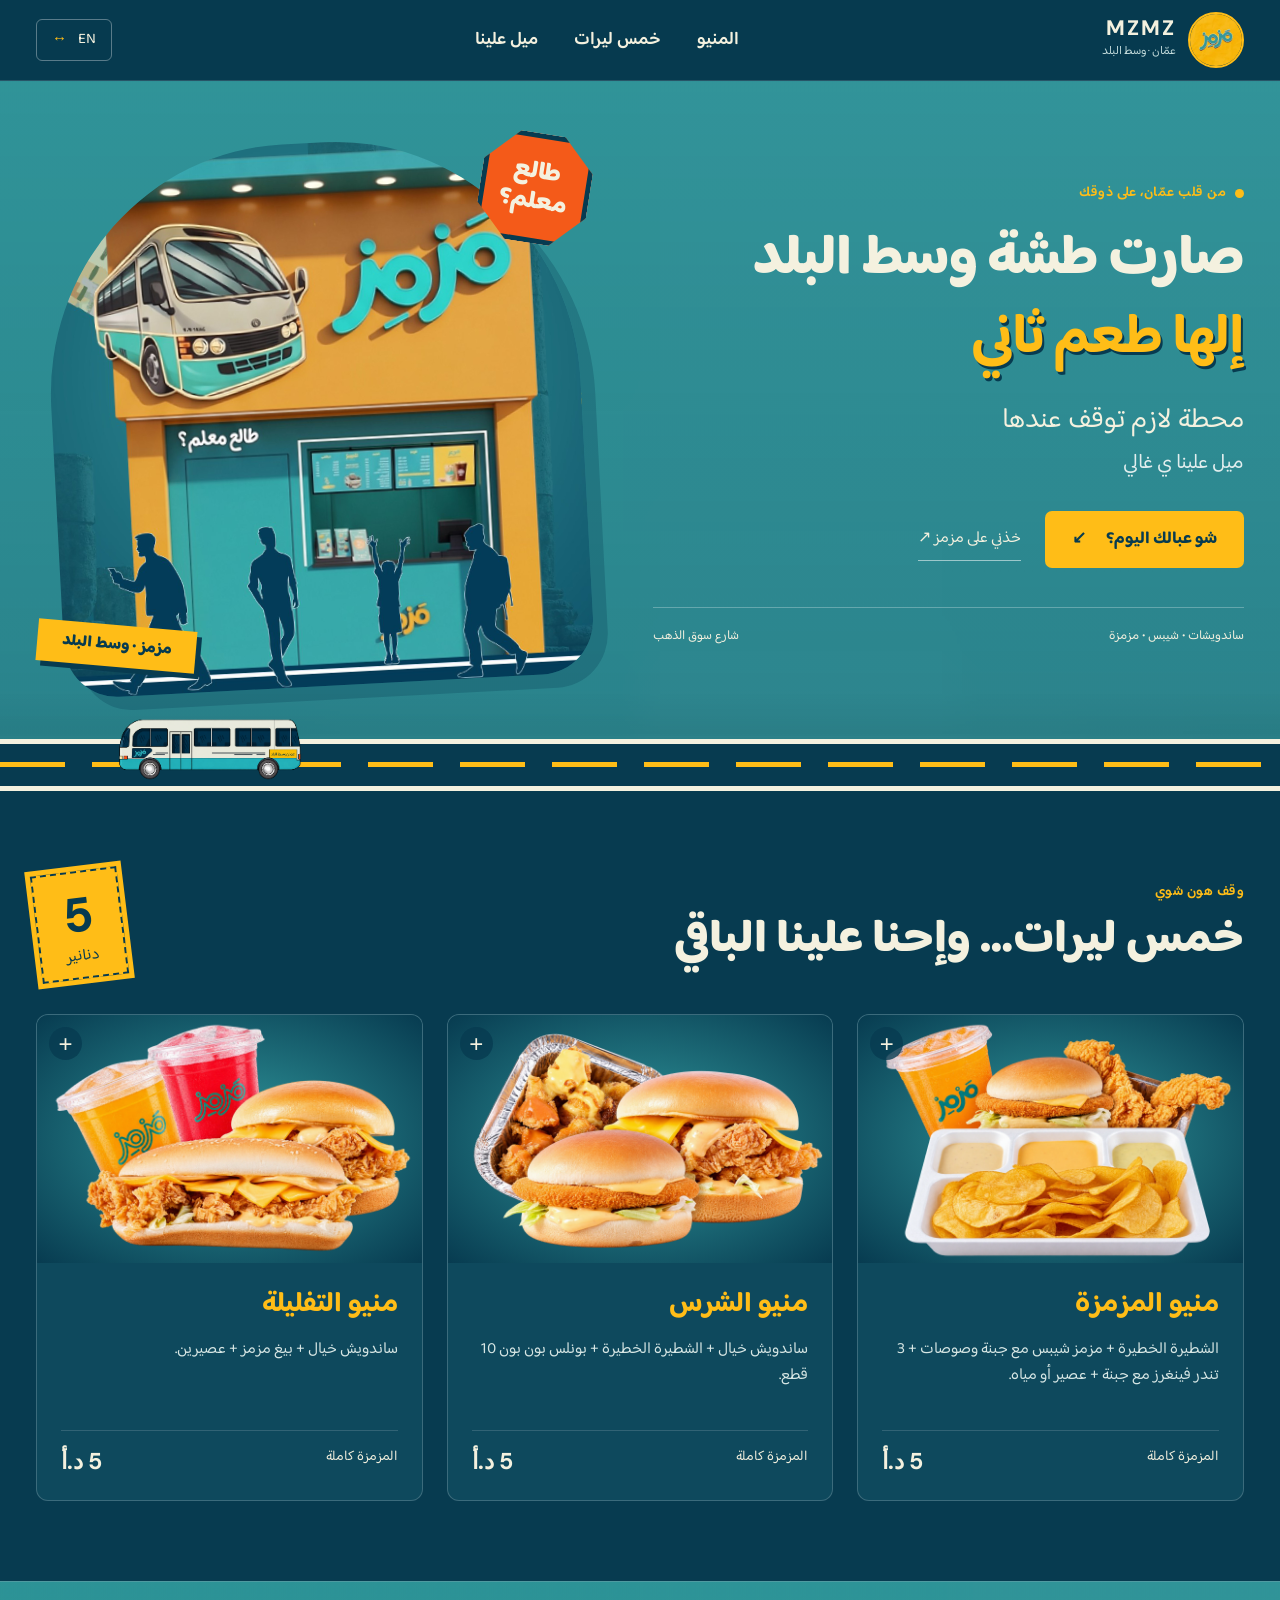
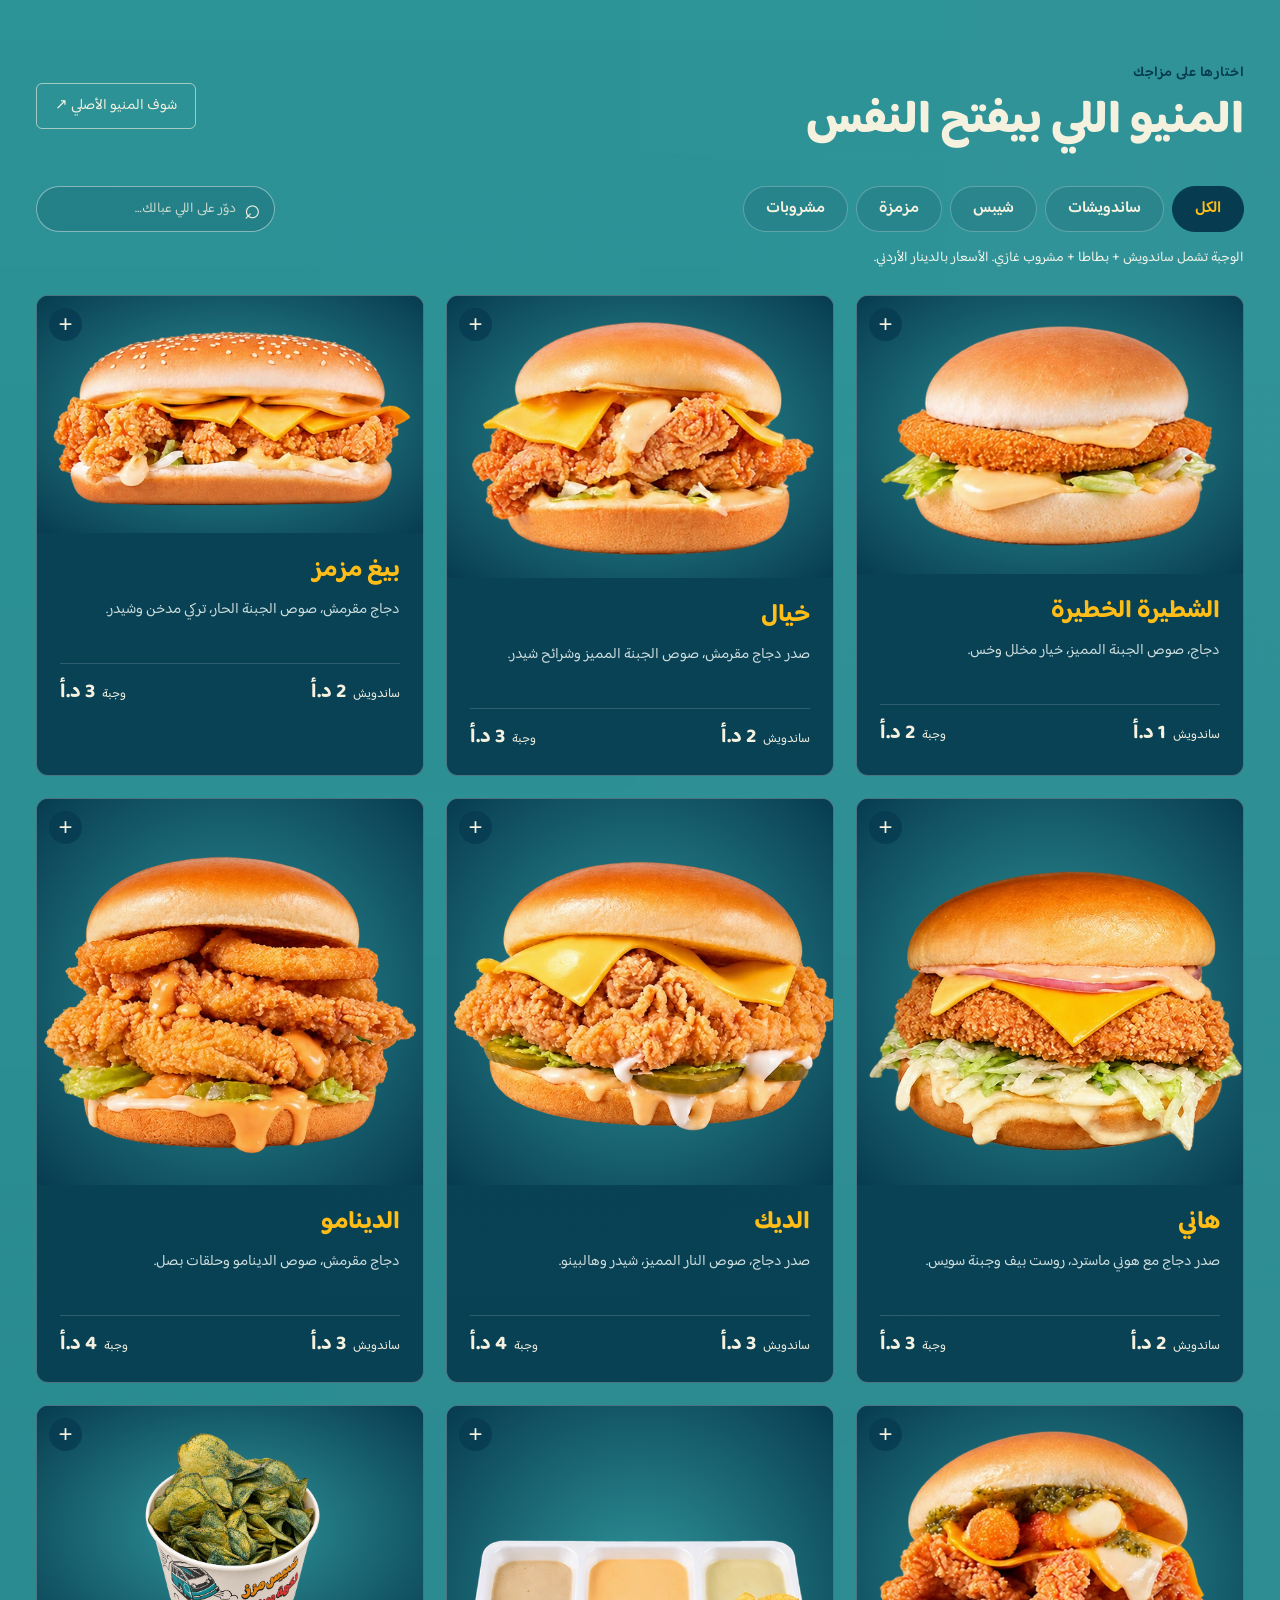
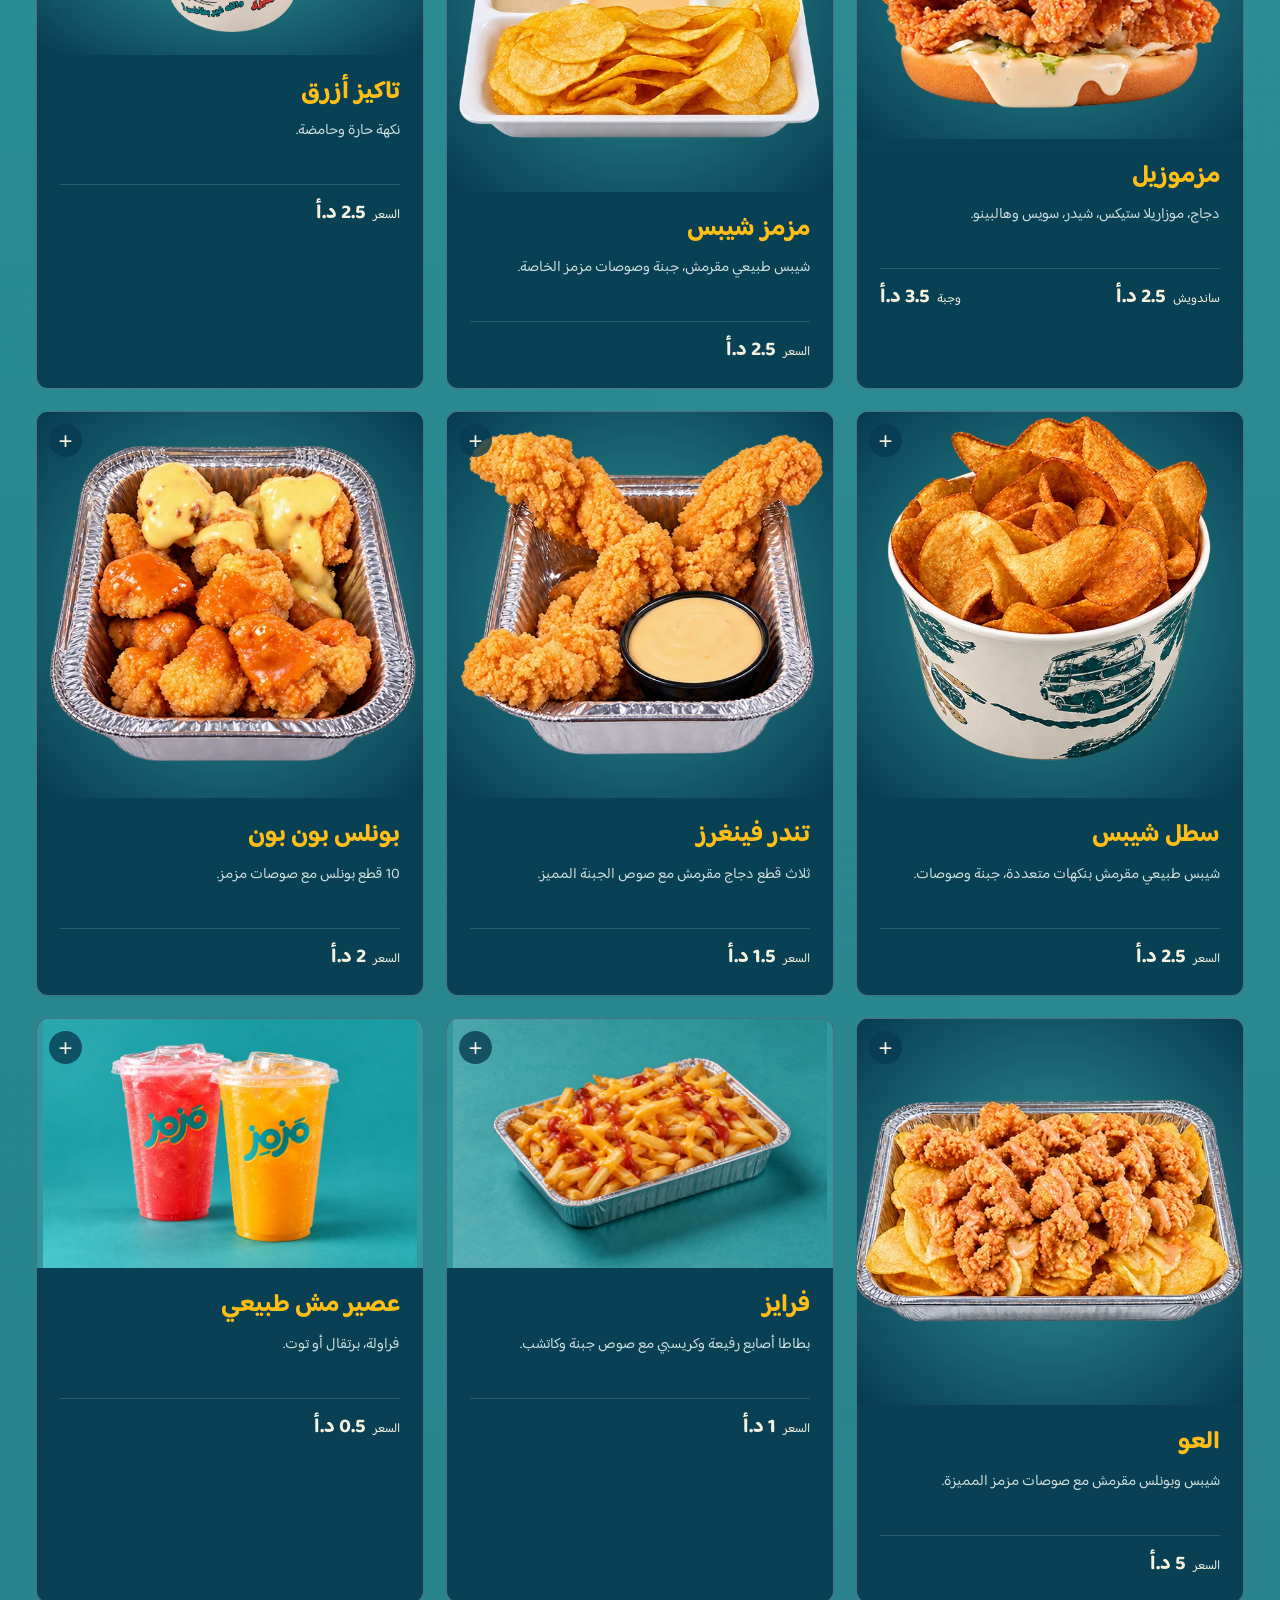
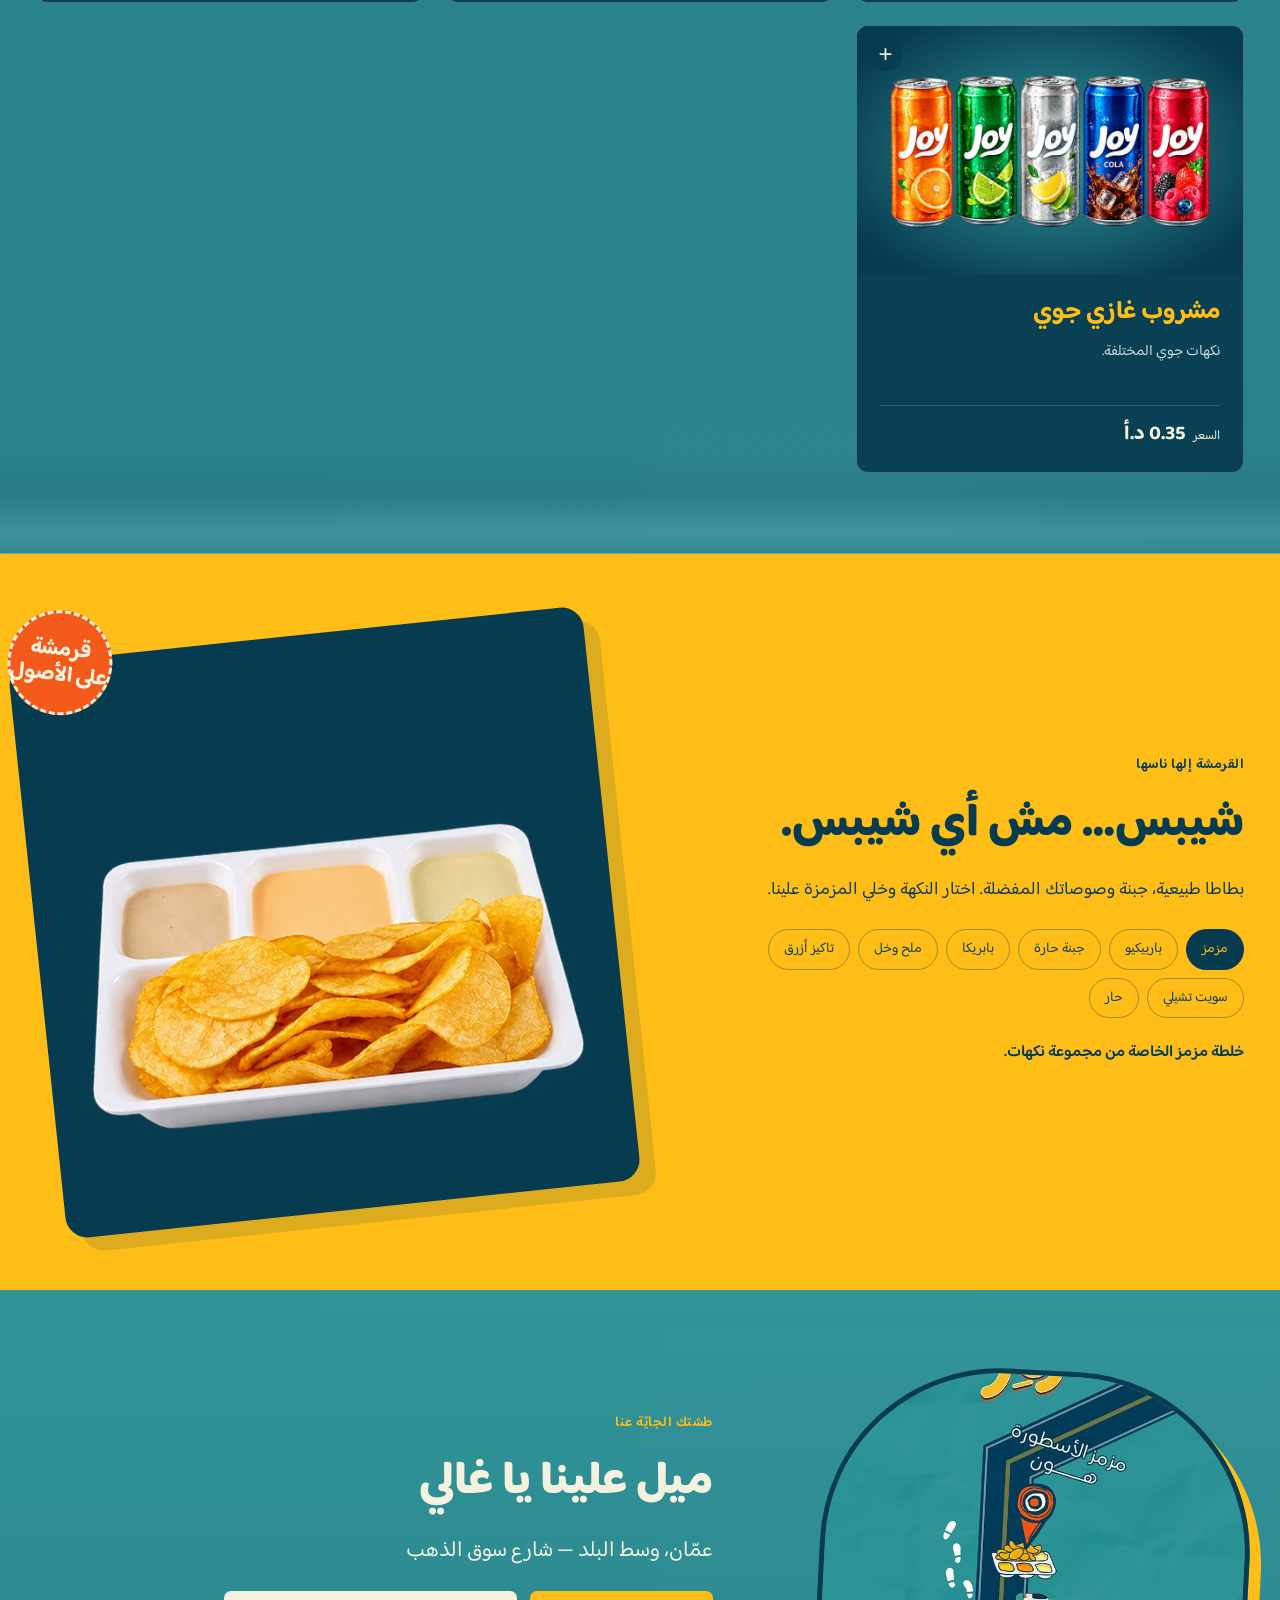
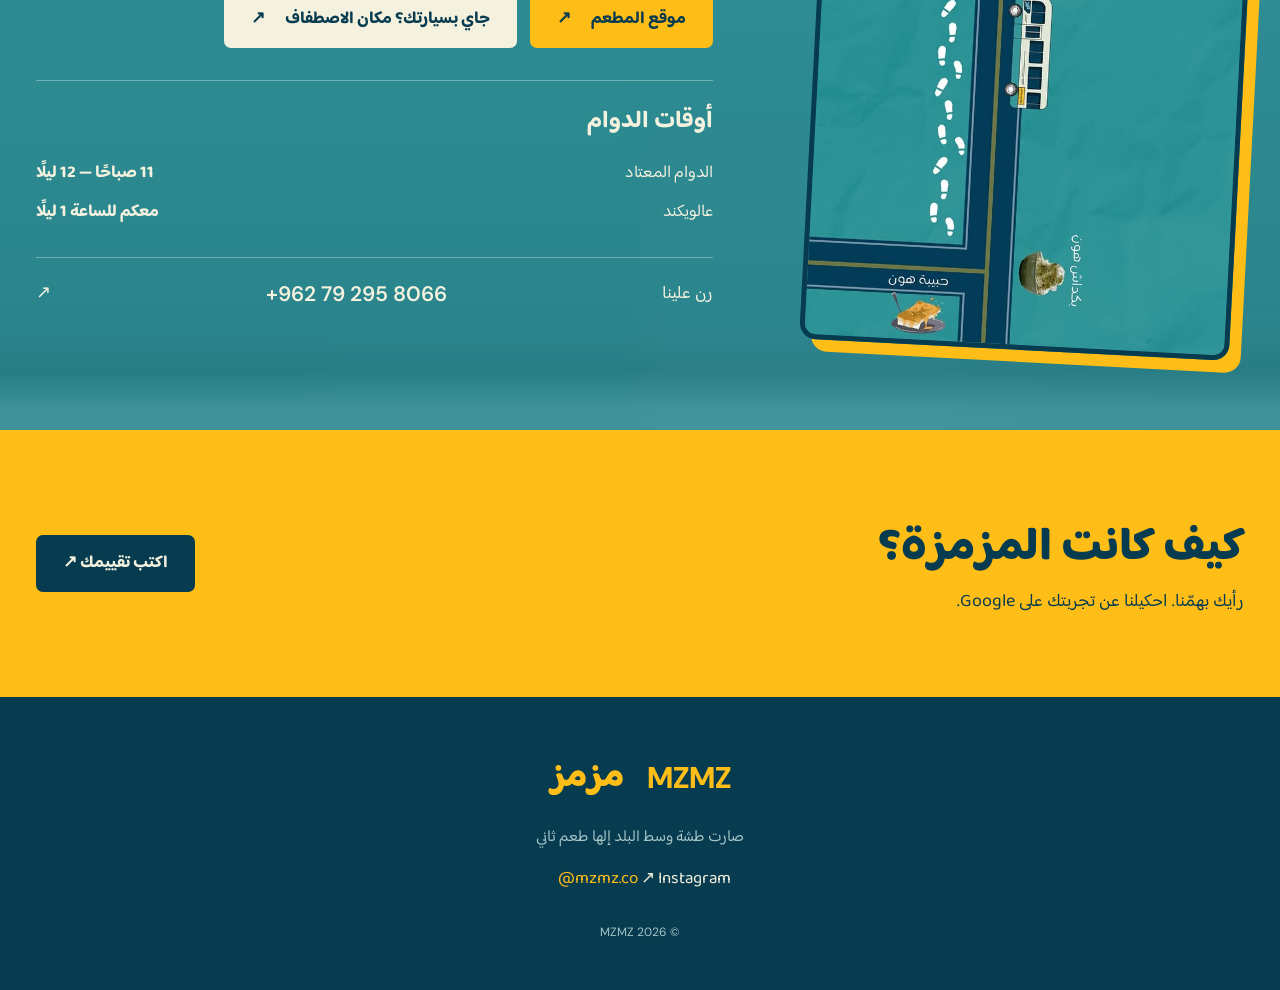
==== commit 090134a0: "Clean product images and replace chips poster crop with isolated tray" ====
--- a/index.html
+++ b/index.html
@@ -6,7 +6,7 @@
 <title>مزمز | محطة لازم توقف عندها</title>
 <link rel="icon" href="assets/brand.jpg"><link rel="preconnect" href="https://fonts.googleapis.com"><link rel="preconnect" href="https://fonts.gstatic.com" crossorigin>
 <link href="https://fonts.googleapis.com/css2?family=Baloo+Bhaijaan+2:wght@400;500;600;700;800&family=DM+Sans:wght@400;500;600;700;800&display=swap" rel="stylesheet">
-<link rel="stylesheet" href="style.css?v=20261007-takis-bucket"><script src="app.js?v=20261007-takis-bucket" defer></script>
+<link rel="stylesheet" href="style.css?v=20261007-clean-products"><script src="app.js?v=20261007-clean-products" defer></script>
 </head>
 <body>
 <a class="skip" href="#menu" data-ar="انتقل إلى المنيو" data-en="Skip to menu">انتقل إلى المنيو</a>
@@ -42,7 +42,7 @@
 <p class="meal-note" data-ar="الوجبة تشمل ساندويش + بطاطا + مشروب غازي. الأسعار بالدينار الأردني." data-en="Sandwich meals include fries and a soft drink. All prices are in Jordanian dinars.">الوجبة تشمل ساندويش + بطاطا + مشروب غازي. الأسعار بالدينار الأردني.</p>
 <div id="menu-grid" class="menu-grid" aria-live="polite"></div><p id="empty" hidden data-ar="ما لقينا هالصنف. جرّب اسم ثاني أو اختار الكل." data-en="No matches. Try another name or choose All.">ما لقينا هالصنف. جرّب اسم ثاني أو اختار الكل.</p>
 </section>
-<section class="flavour-section section"><div class="flavour-copy"><p class="eyebrow" data-ar="القرمشة إلها ناسها" data-en="FOR THE CRUNCH LOVERS">القرمشة إلها ناسها</p><h2 data-ar="شيبس… مش أي شيبس." data-en="Chips. With a twist.">شيبس… مش أي شيبس.</h2><p data-ar="بطاطا طبيعية، جبنة وصوصاتك المفضلة. اختار النكهة وخلي المزمزة علينا." data-en="Natural potato chips, cheese and your favourite sauces. Pick your flavour and get crunching.">بطاطا طبيعية، جبنة وصوصاتك المفضلة. اختار النكهة وخلي المزمزة علينا.</p><div id="flavours" class="flavours" role="group" aria-label="Chip flavours"></div><p id="flavour-description" aria-live="polite"></p></div><div class="chips-art"><svg viewBox="150 830 980 540" role="img" aria-label="مزمز شيبس مع الصوصات"><image href="assets/chips.jpg" width="1407" height="1760"/></svg><span class="round-label" data-ar="قرمشة\nعلى الأصول" data-en="FRESH\nCRUNCH">قرمشة<br>على الأصول</span></div></section>
+<section class="flavour-section section"><div class="flavour-copy"><p class="eyebrow" data-ar="القرمشة إلها ناسها" data-en="FOR THE CRUNCH LOVERS">القرمشة إلها ناسها</p><h2 data-ar="شيبس… مش أي شيبس." data-en="Chips. With a twist.">شيبس… مش أي شيبس.</h2><p data-ar="بطاطا طبيعية، جبنة وصوصاتك المفضلة. اختار النكهة وخلي المزمزة علينا." data-en="Natural potato chips, cheese and your favourite sauces. Pick your flavour and get crunching.">بطاطا طبيعية، جبنة وصوصاتك المفضلة. اختار النكهة وخلي المزمزة علينا.</p><div id="flavours" class="flavours" role="group" aria-label="Chip flavours"></div><p id="flavour-description" aria-live="polite"></p></div><div class="chips-art"><svg viewBox="516 4 504 504" role="img" aria-label="مزمز شيبس مع الصوصات"><image href="assets/extras-hd.webp" width="1024" height="1024"/></svg><span class="round-label" data-ar="قرمشة\nعلى الأصول" data-en="FRESH\nCRUNCH">قرمشة<br>على الأصول</span></div></section>
 <section id="visit" class="section visit-section paper"><div class="visit-art"><img src="assets/map-art.jpg" alt="رسم إرشادي لموقع مزمز في وسط البلد" loading="lazy" width="640" height="1138"></div><div class="visit-copy"><p class="eyebrow" data-ar="طشتك الجايّة عنا" data-en="YOUR NEXT DOWNTOWN STOP">طشتك الجايّة عنا</p><h2 data-ar="ميل علينا يا غالي" data-en="Come on over.">ميل علينا يا غالي</h2><p class="address" data-ar="عمّان، وسط البلد — شارع سوق الذهب" data-en="Gold Souk Street, Downtown Amman">عمّان، وسط البلد — شارع سوق الذهب</p><div class="visit-links"><a class="btn yellow" href="https://maps.app.goo.gl/1GzGsH1aQZmYkQis6?g_st=ac" target="_blank" rel="noopener"><span data-ar="موقع المطعم" data-en="Restaurant directions">موقع المطعم</span> ↗</a><a class="btn light" href="https://maps.app.goo.gl/khNb3M5Xykxi6mWMA?g_st=ac" target="_blank" rel="noopener"><span data-ar="جاي بسيارتك؟ مكان الاصطفاف" data-en="Driving? Find parking">جاي بسيارتك؟ مكان الاصطفاف</span> ↗</a></div><div class="hours"><h3 data-ar="أوقات الدوام" data-en="Opening hours">أوقات الدوام</h3><p><span data-ar="الدوام المعتاد" data-en="Regular hours">الدوام المعتاد</span><b data-ar="11 صباحًا — 12 ليلًا" data-en="11 AM — midnight">11 صباحًا — 12 ليلًا</b></p><p><span data-ar="عالويكند" data-en="Weekends">عالويكند</span><b data-ar="معكم للساعة 1 ليلًا" data-en="Open until 1 AM">معكم للساعة 1 ليلًا</b></p></div><a class="phone" href="tel:+962792958066"><span data-ar="رن علينا" data-en="Give us a call">رن علينا</span><b dir="ltr">+962 79 295 8066</b> ↗</a></div></section>
 <section class="review-section section"><div><h2 data-ar="كيف كانت المزمزة؟" data-en="How was your MZMZ stop?">كيف كانت المزمزة؟</h2><p data-ar="رأيك بهمّنا. احكيلنا عن تجربتك على Google." data-en="We'd love to hear about your visit. Leave your review on Google.">رأيك بهمّنا. احكيلنا عن تجربتك على Google.</p></div><a class="btn navy" href="https://search.google.com/local/writereview?placeid=ChIJUQv2_d9fGxURoTTjU7AlyJw" target="_blank" rel="noopener" data-ar="اكتب تقييمك ↗" data-en="Leave a review ↗">اكتب تقييمك ↗</a></section>
 </main>
--- a/style.css
+++ b/style.css
@@ -25,3 +25,8 @@
 .food-visual svg:has(image[href$="-hd.webp"]){aspect-ratio:1}
 .combo-img .product-photo{background:radial-gradient(ellipse at center,#31999d,var(--navy));object-fit:contain}
 @media(max-width:680px){.combo-img .product-photo{height:100%;aspect-ratio:auto;min-height:240px}}
+
+[data-photo="takis-bucket-hd"] .product-photo{padding:14px;background:radial-gradient(ellipse at center,#31999d,var(--navy))}
+#dialog-image[src$="takis-bucket-hd.webp"]{padding:12px;background:var(--navy);border-radius:12px}
+
+.chips-art svg{display:block;width:100%;background:var(--navy);padding:16px}
